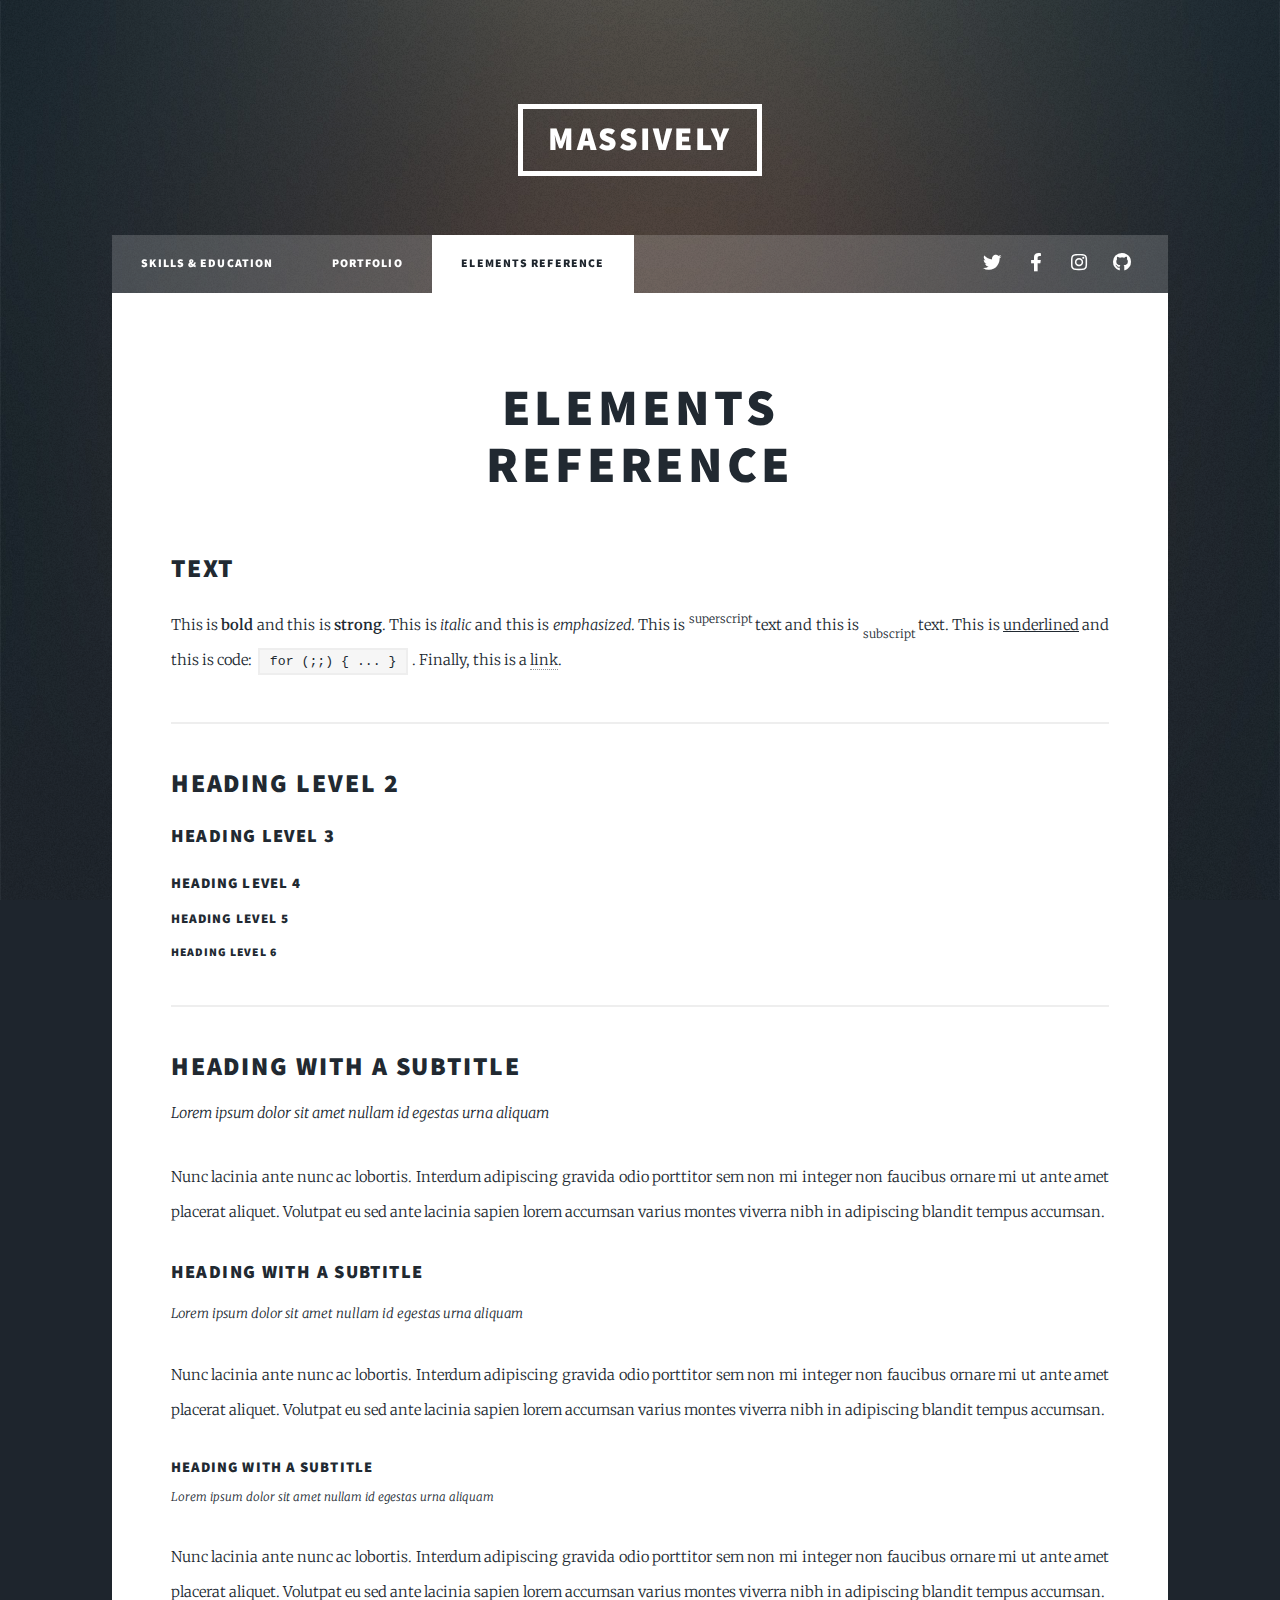
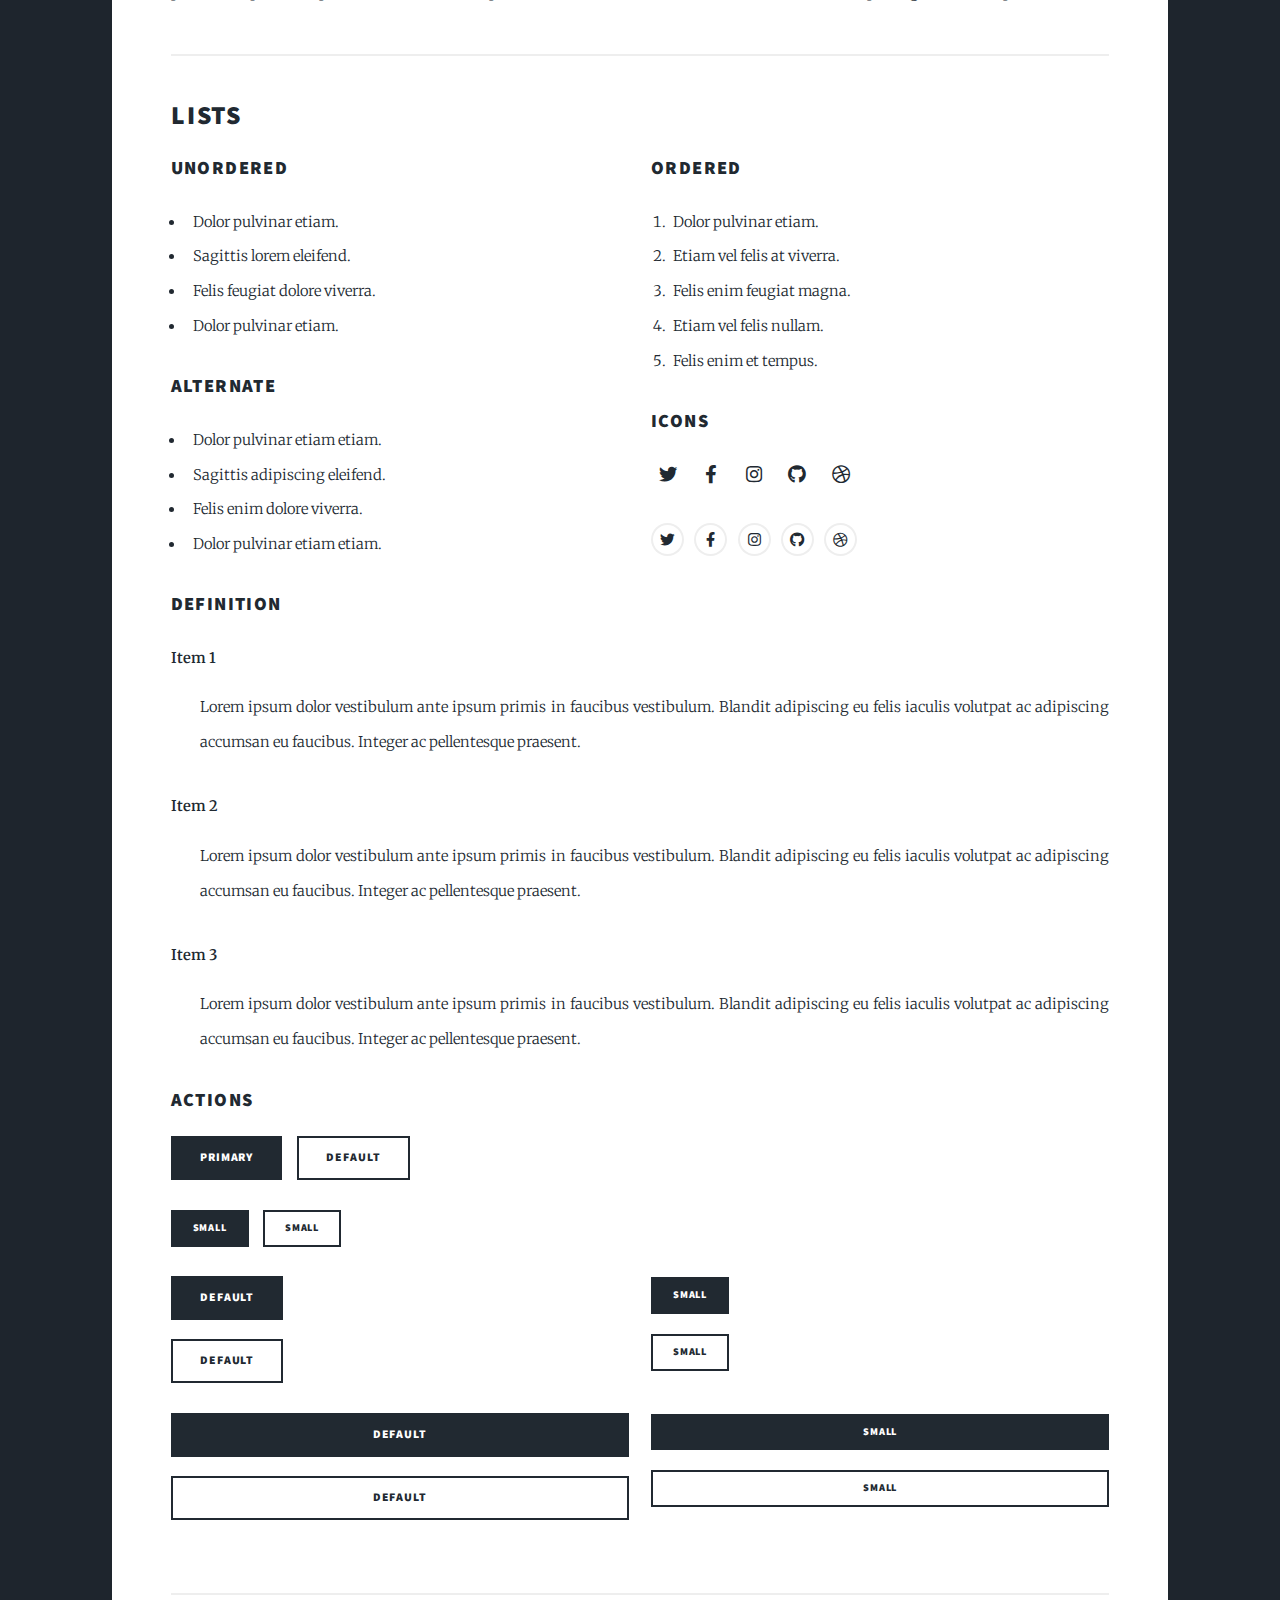
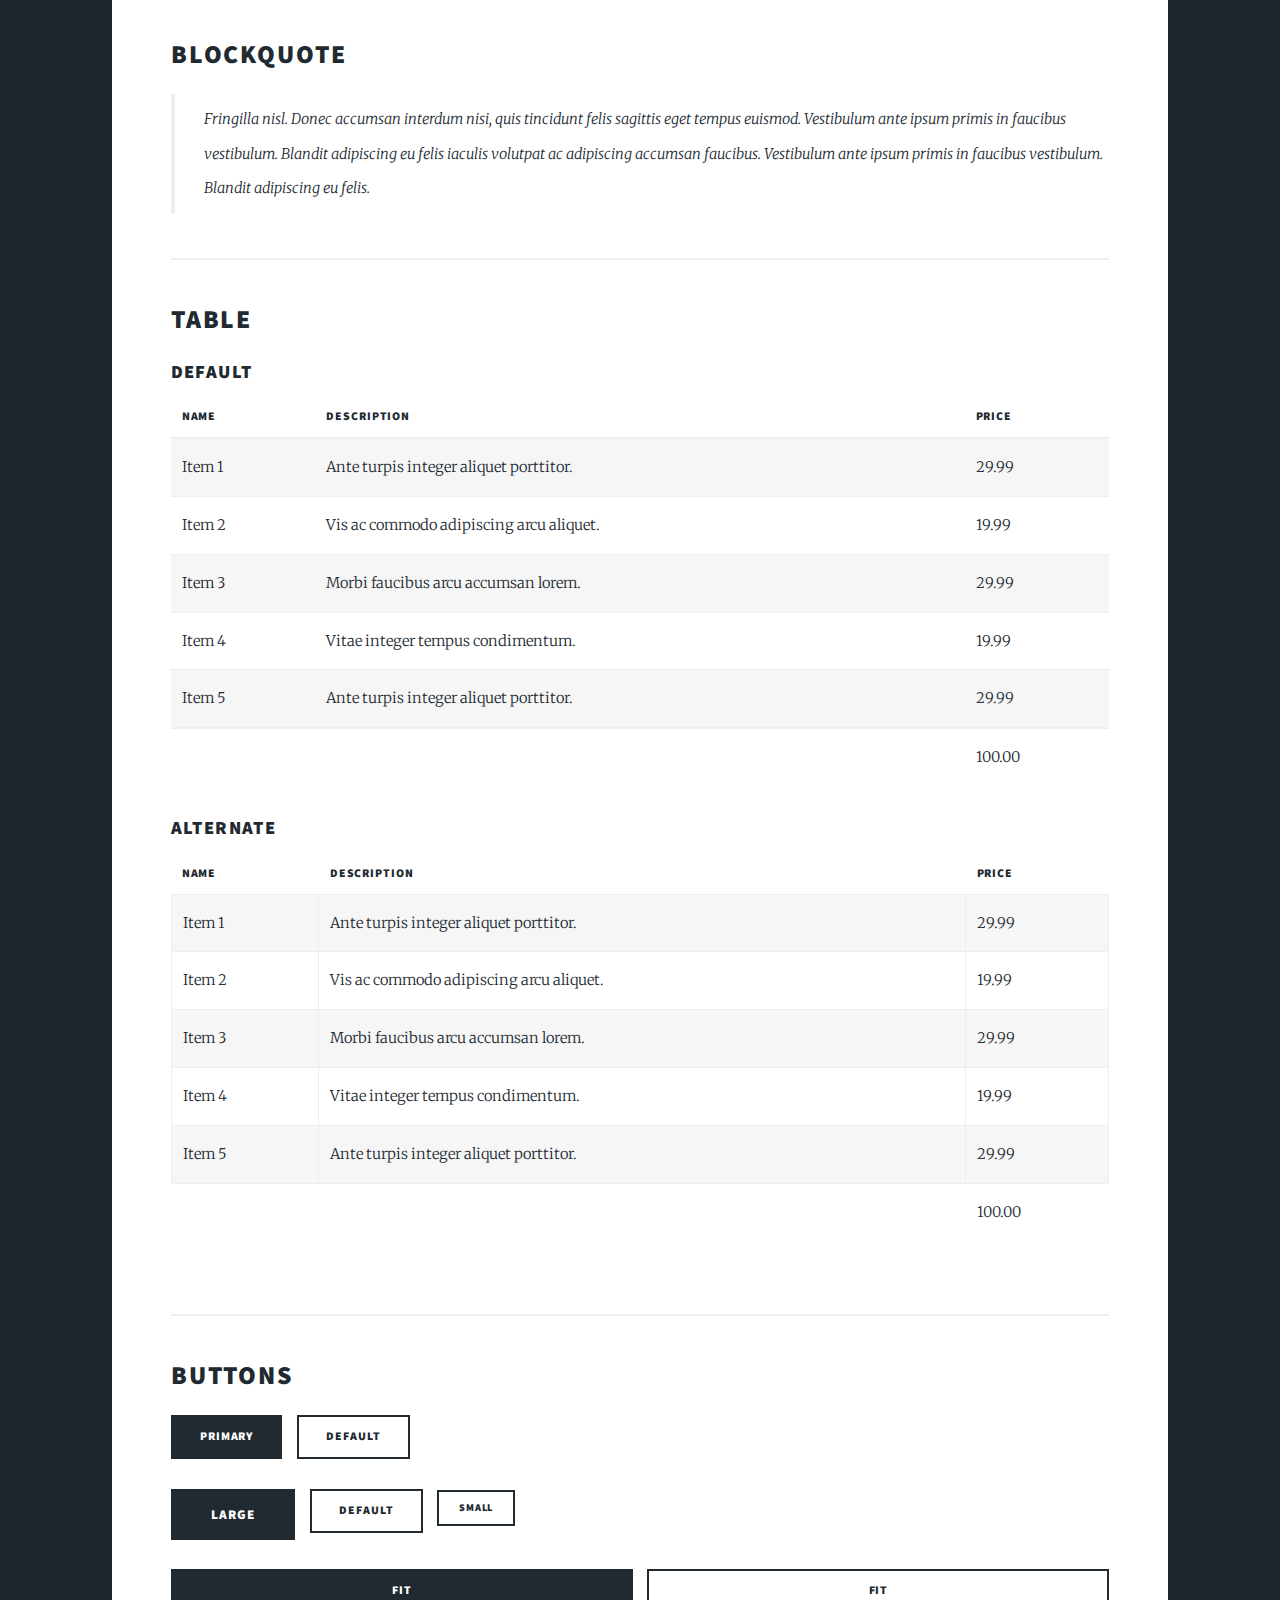
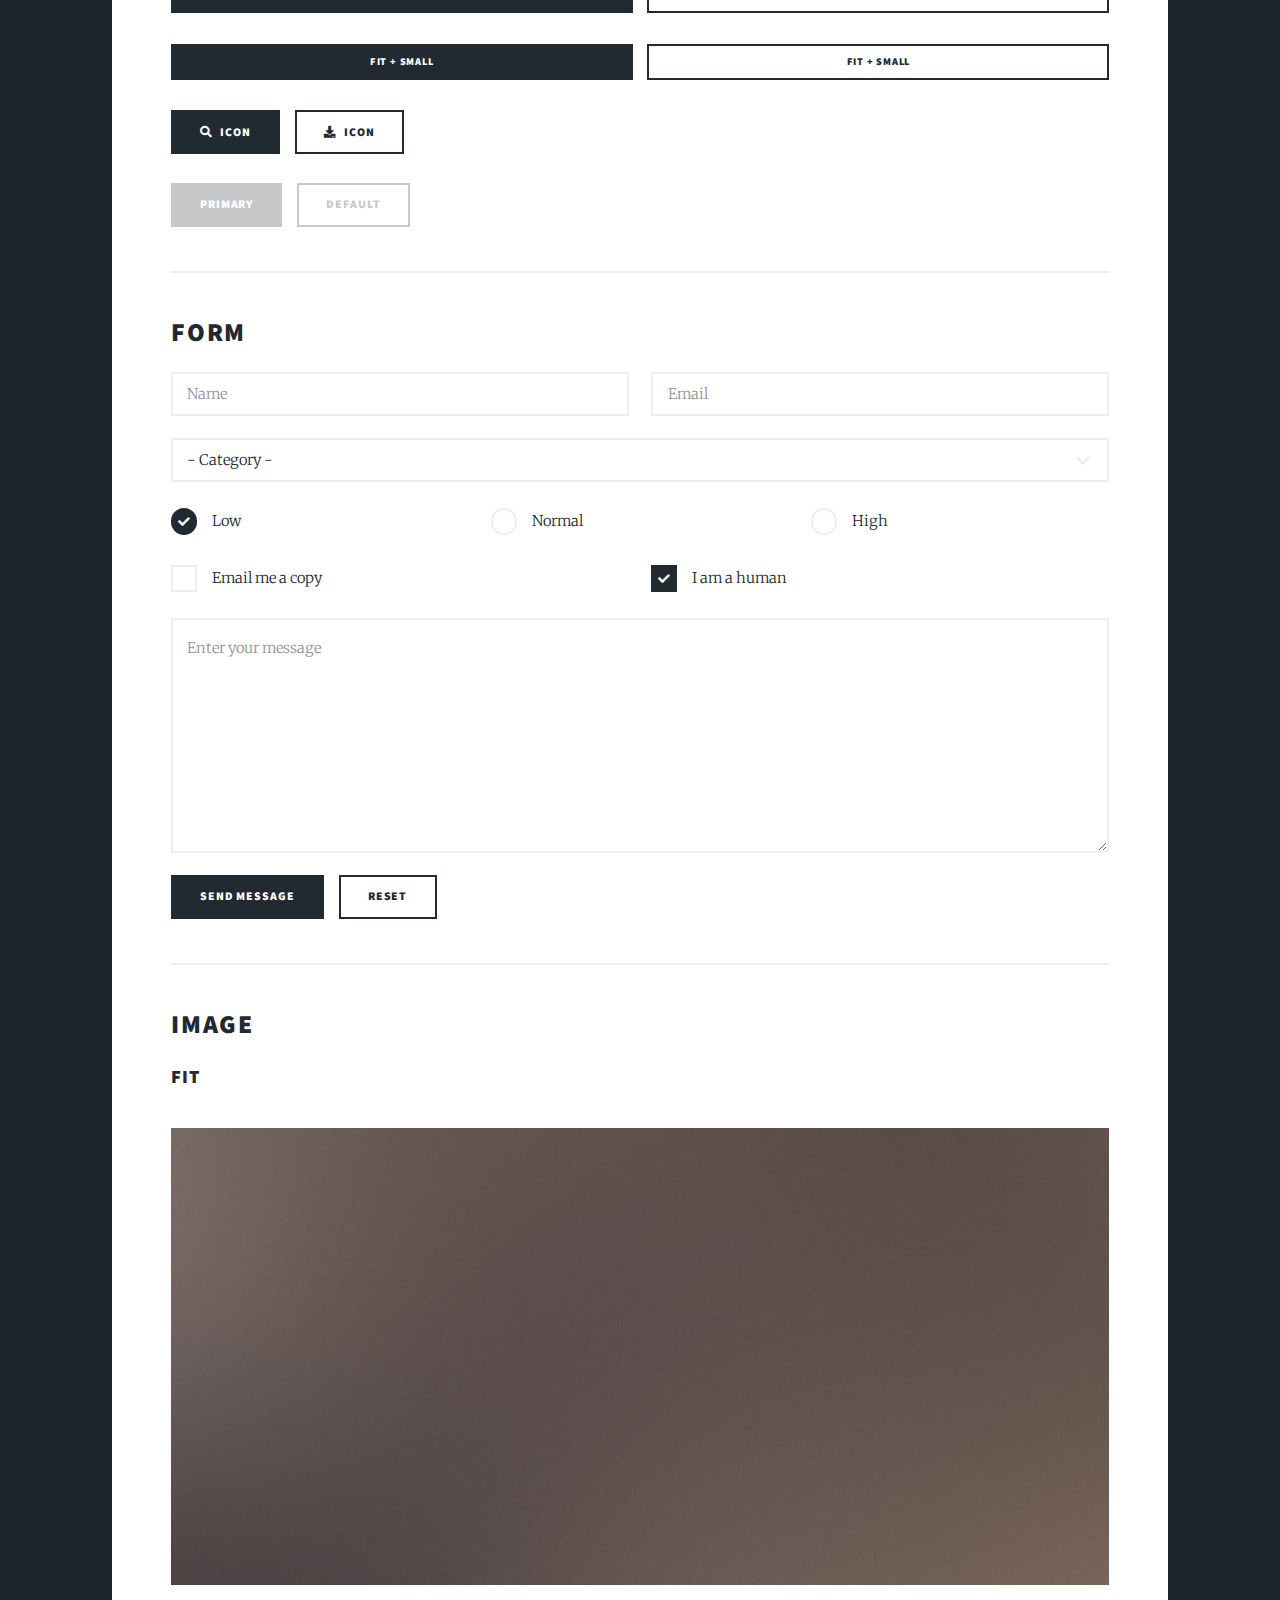
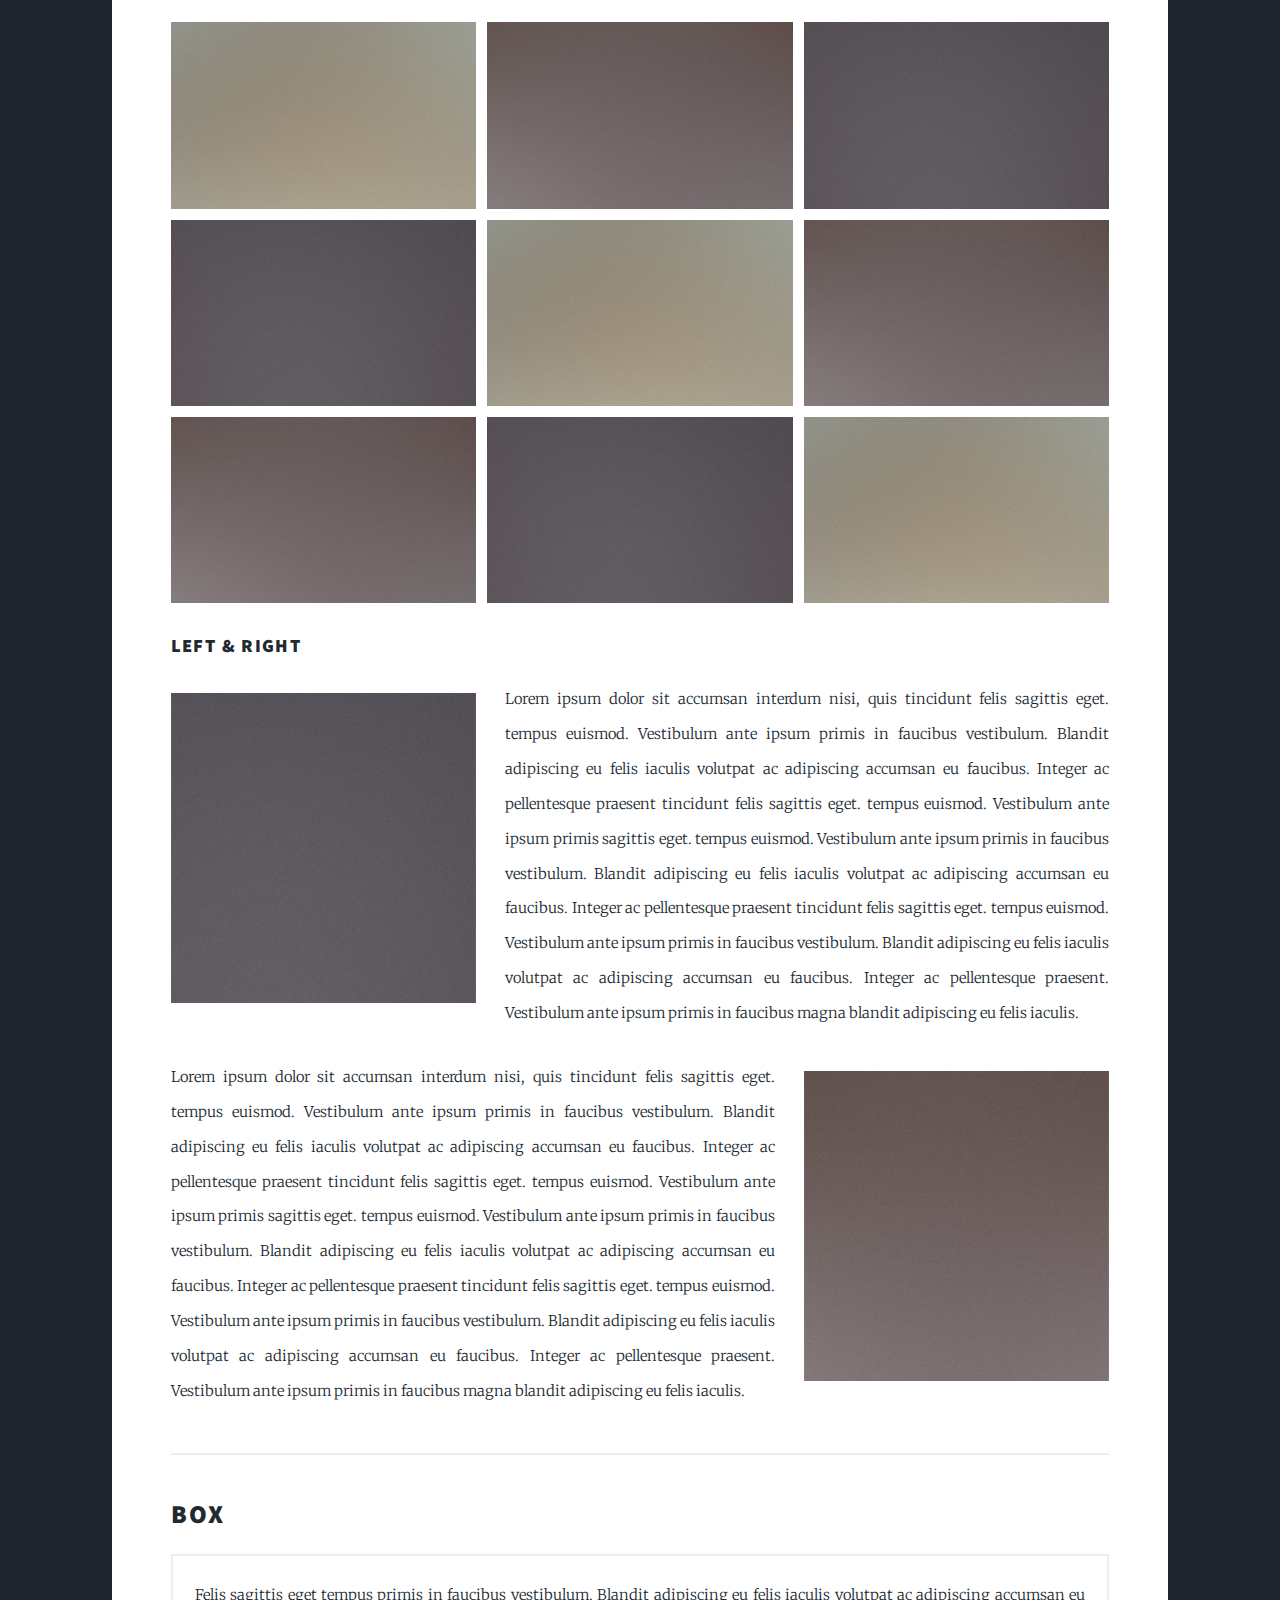
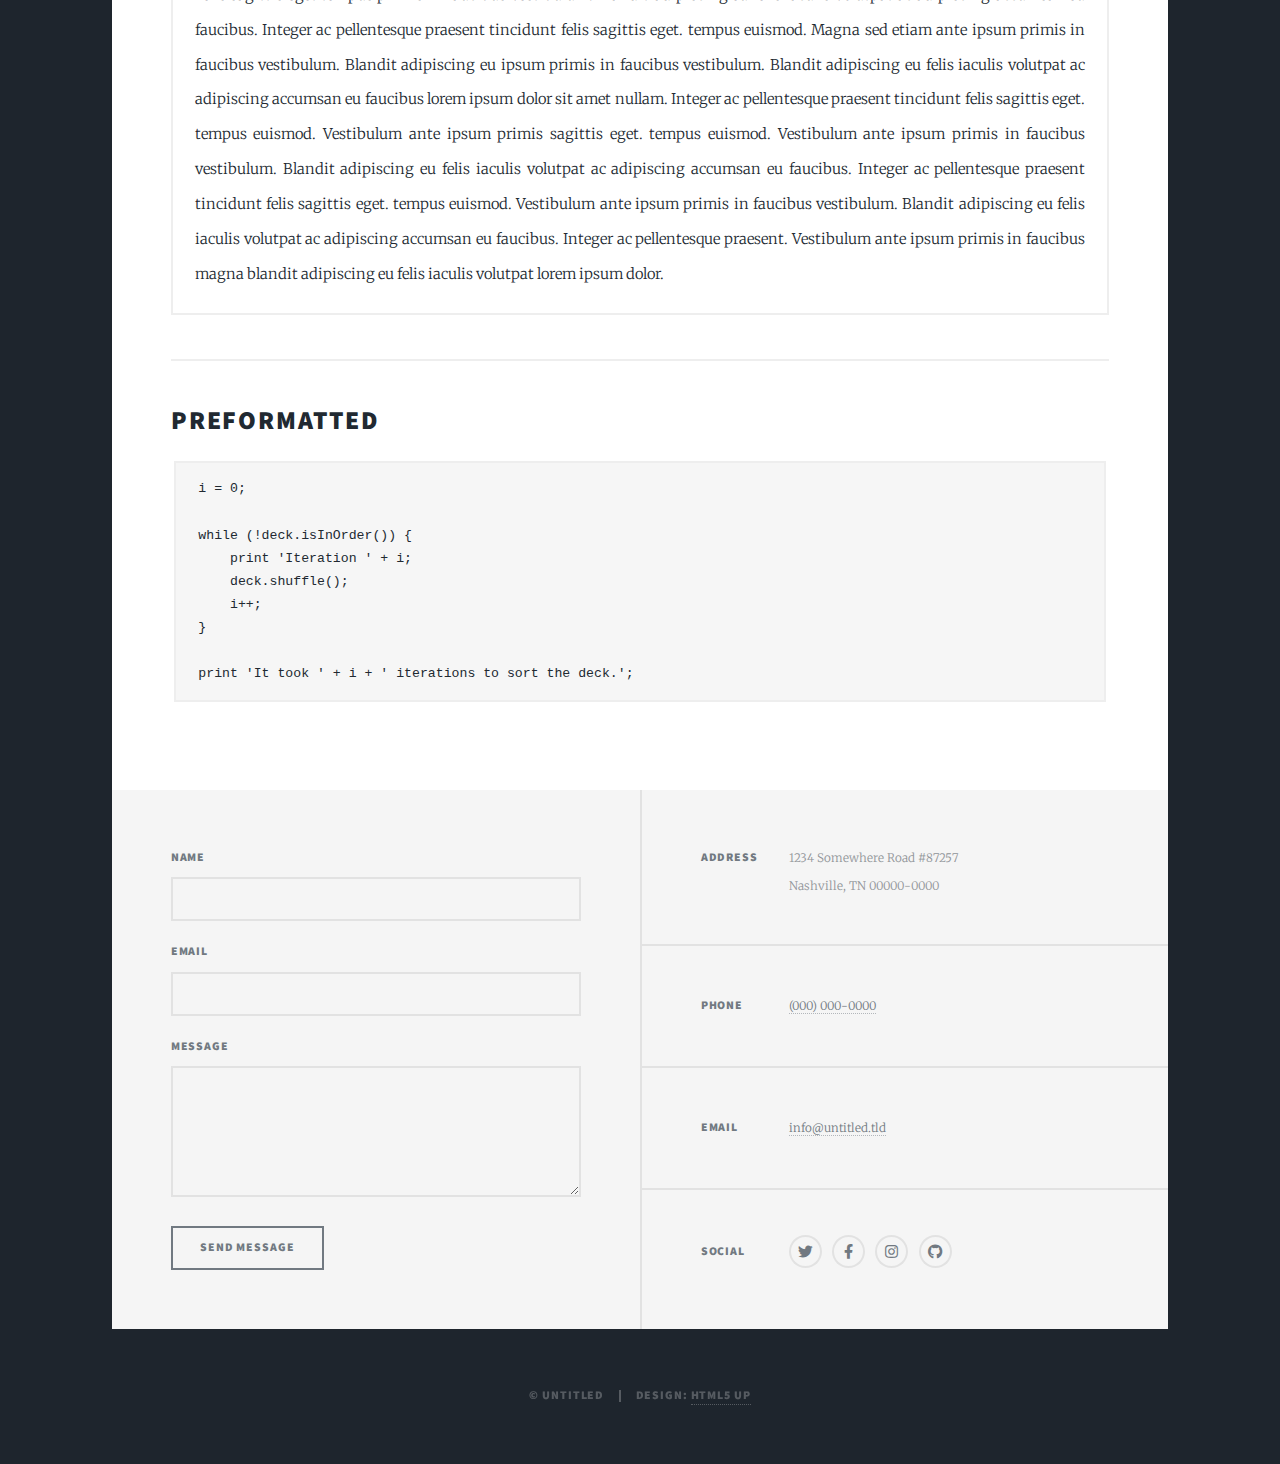
==== elements.html @ 4e091755 "first commit" ====
<!DOCTYPE HTML>
<!--
	Massively by HTML5 UP
	html5up.net | @ajlkn
	Free for personal and commercial use under the CCA 3.0 license (html5up.net/license)
-->
<html>
	<head>
		<title>Elements Reference - Massively by HTML5 UP</title>
		<meta charset="utf-8" />
		<meta name="viewport" content="width=device-width, initial-scale=1, user-scalable=no" />
		<link rel="stylesheet" href="assets/css/main.css" />
		<noscript><link rel="stylesheet" href="assets/css/noscript.css" /></noscript>
	</head>
	<body class="is-preload">

		<!-- Wrapper -->
			<div id="wrapper" class="fade-in">

				<!-- Header -->
					<header id="header">
						<a href="index.html" class="logo">Massively</a>
					</header>

				<!-- Nav -->
					<nav id="nav">
						<ul class="links">
							<li><a href="index.html">Skills & Education</a></li>
							<li><a href="generic.html">Portfolio</a></li>
							<li class="active"><a href="elements.html">Elements Reference</a></li>
						</ul>
						<ul class="icons">
							<li><a href="#" class="icon brands fa-twitter"><span class="label">Twitter</span></a></li>
							<li><a href="#" class="icon brands fa-facebook-f"><span class="label">Facebook</span></a></li>
							<li><a href="#" class="icon brands fa-instagram"><span class="label">Instagram</span></a></li>
							<li><a href="#" class="icon brands fa-github"><span class="label">GitHub</span></a></li>
						</ul>
					</nav>

				<!-- Main -->
					<div id="main">

						<!-- Post -->
							<section class="post">
								<header class="major">
									<h1>Elements<br />
									Reference</h1>
								</header>

								<!-- Text stuff -->
									<h2>Text</h2>
									<p>This is <b>bold</b> and this is <strong>strong</strong>. This is <i>italic</i> and this is <em>emphasized</em>.
									This is <sup>superscript</sup> text and this is <sub>subscript</sub> text.
									This is <u>underlined</u> and this is code: <code>for (;;) { ... }</code>.
									Finally, this is a <a href="#">link</a>.</p>
									<hr />
									<h2>Heading Level 2</h2>
									<h3>Heading Level 3</h3>
									<h4>Heading Level 4</h4>
									<h5>Heading Level 5</h5>
									<h6>Heading Level 6</h6>
									<hr />
									<header>
										<h2>Heading with a Subtitle</h2>
										<p>Lorem ipsum dolor sit amet nullam id egestas urna aliquam</p>
									</header>
									<p>Nunc lacinia ante nunc ac lobortis. Interdum adipiscing gravida odio porttitor sem non mi integer non faucibus ornare mi ut ante amet placerat aliquet. Volutpat eu sed ante lacinia sapien lorem accumsan varius montes viverra nibh in adipiscing blandit tempus accumsan.</p>
									<header>
										<h3>Heading with a Subtitle</h3>
										<p>Lorem ipsum dolor sit amet nullam id egestas urna aliquam</p>
									</header>
									<p>Nunc lacinia ante nunc ac lobortis. Interdum adipiscing gravida odio porttitor sem non mi integer non faucibus ornare mi ut ante amet placerat aliquet. Volutpat eu sed ante lacinia sapien lorem accumsan varius montes viverra nibh in adipiscing blandit tempus accumsan.</p>
									<header>
										<h4>Heading with a Subtitle</h4>
										<p>Lorem ipsum dolor sit amet nullam id egestas urna aliquam</p>
									</header>
									<p>Nunc lacinia ante nunc ac lobortis. Interdum adipiscing gravida odio porttitor sem non mi integer non faucibus ornare mi ut ante amet placerat aliquet. Volutpat eu sed ante lacinia sapien lorem accumsan varius montes viverra nibh in adipiscing blandit tempus accumsan.</p>

									<hr />

								<!-- Lists -->
									<h2>Lists</h2>
									<div class="row">
										<div class="col-6 col-12-small">

											<h3>Unordered</h3>
											<ul>
												<li>Dolor pulvinar etiam.</li>
												<li>Sagittis lorem eleifend.</li>
												<li>Felis feugiat dolore viverra.</li>
												<li>Dolor pulvinar etiam.</li>
											</ul>

											<h3>Alternate</h3>
											<ul class="alt">
												<li>Dolor pulvinar etiam etiam.</li>
												<li>Sagittis adipiscing eleifend.</li>
												<li>Felis enim dolore viverra.</li>
												<li>Dolor pulvinar etiam etiam.</li>
											</ul>

										</div>
										<div class="col-6 col-12-small">

											<h3>Ordered</h3>
											<ol>
												<li>Dolor pulvinar etiam.</li>
												<li>Etiam vel felis at viverra.</li>
												<li>Felis enim feugiat magna.</li>
												<li>Etiam vel felis nullam.</li>
												<li>Felis enim et tempus.</li>
											</ol>

											<h3>Icons</h3>
											<ul class="icons">
												<li><a href="#" class="icon brands fa-twitter"><span class="label">Twitter</span></a></li>
												<li><a href="#" class="icon brands fa-facebook-f"><span class="label">Facebook</span></a></li>
												<li><a href="#" class="icon brands fa-instagram"><span class="label">Instagram</span></a></li>
												<li><a href="#" class="icon brands fa-github"><span class="label">Github</span></a></li>
												<li><a href="#" class="icon brands fa-dribbble"><span class="label">Dribbble</span></a></li>
											</ul>
											<ul class="icons alt">
												<li><a href="#" class="icon brands alt fa-twitter"><span class="label">Twitter</span></a></li>
												<li><a href="#" class="icon brands alt fa-facebook-f"><span class="label">Facebook</span></a></li>
												<li><a href="#" class="icon brands alt fa-instagram"><span class="label">Instagram</span></a></li>
												<li><a href="#" class="icon brands alt fa-github"><span class="label">Github</span></a></li>
												<li><a href="#" class="icon brands alt fa-dribbble"><span class="label">Dribbble</span></a></li>
											</ul>

										</div>
									</div>
									<h3>Definition</h3>
									<dl>
										<dt>Item 1</dt>
										<dd>
											<p>Lorem ipsum dolor vestibulum ante ipsum primis in faucibus vestibulum. Blandit adipiscing eu felis iaculis volutpat ac adipiscing accumsan eu faucibus. Integer ac pellentesque praesent.</p>
										</dd>
										<dt>Item 2</dt>
										<dd>
											<p>Lorem ipsum dolor vestibulum ante ipsum primis in faucibus vestibulum. Blandit adipiscing eu felis iaculis volutpat ac adipiscing accumsan eu faucibus. Integer ac pellentesque praesent.</p>
										</dd>
										<dt>Item 3</dt>
										<dd>
											<p>Lorem ipsum dolor vestibulum ante ipsum primis in faucibus vestibulum. Blandit adipiscing eu felis iaculis volutpat ac adipiscing accumsan eu faucibus. Integer ac pellentesque praesent.</p>
										</dd>
									</dl>

									<h3>Actions</h3>
									<ul class="actions">
										<li><a href="#" class="button primary">Primary</a></li>
										<li><a href="#" class="button">Default</a></li>
									</ul>
									<ul class="actions small">
										<li><a href="#" class="button primary small">Small</a></li>
										<li><a href="#" class="button small">Small</a></li>
									</ul>
									<div class="row">
										<div class="col-6 col-12-small">
											<ul class="actions stacked">
												<li><a href="#" class="button primary">Default</a></li>
												<li><a href="#" class="button">Default</a></li>
											</ul>
										</div>
										<div class="col-6 col-12-small">
											<ul class="actions stacked">
												<li><a href="#" class="button primary small">Small</a></li>
												<li><a href="#" class="button small">Small</a></li>
											</ul>
										</div>
									</div>
									<div class="row">
										<div class="col-6 col-12-small">
											<ul class="actions stacked">
												<li><a href="#" class="button primary fit">Default</a></li>
												<li><a href="#" class="button fit">Default</a></li>
											</ul>
										</div>
										<div class="col-6 col-12-small">
											<ul class="actions stacked">
												<li><a href="#" class="button primary small fit">Small</a></li>
												<li><a href="#" class="button small fit">Small</a></li>
											</ul>
										</div>
									</div>

									<hr />

								<!-- Blockquote -->
									<h2>Blockquote</h2>
									<blockquote>Fringilla nisl. Donec accumsan interdum nisi, quis tincidunt felis sagittis eget tempus euismod. Vestibulum ante ipsum primis in faucibus vestibulum. Blandit adipiscing eu felis iaculis volutpat ac adipiscing accumsan faucibus. Vestibulum ante ipsum primis in faucibus vestibulum. Blandit adipiscing eu felis.</blockquote>

									<hr />

								<!-- Table -->
									<h2>Table</h2>

									<h3>Default</h3>
									<div class="table-wrapper">
										<table>
											<thead>
												<tr>
													<th>Name</th>
													<th>Description</th>
													<th>Price</th>
												</tr>
											</thead>
											<tbody>
												<tr>
													<td>Item 1</td>
													<td>Ante turpis integer aliquet porttitor.</td>
													<td>29.99</td>
												</tr>
												<tr>
													<td>Item 2</td>
													<td>Vis ac commodo adipiscing arcu aliquet.</td>
													<td>19.99</td>
												</tr>
												<tr>
													<td>Item 3</td>
													<td> Morbi faucibus arcu accumsan lorem.</td>
													<td>29.99</td>
												</tr>
												<tr>
													<td>Item 4</td>
													<td>Vitae integer tempus condimentum.</td>
													<td>19.99</td>
												</tr>
												<tr>
													<td>Item 5</td>
													<td>Ante turpis integer aliquet porttitor.</td>
													<td>29.99</td>
												</tr>
											</tbody>
											<tfoot>
												<tr>
													<td colspan="2"></td>
													<td>100.00</td>
												</tr>
											</tfoot>
										</table>
									</div>

									<h3>Alternate</h3>
									<div class="table-wrapper">
										<table class="alt">
											<thead>
												<tr>
													<th>Name</th>
													<th>Description</th>
													<th>Price</th>
												</tr>
											</thead>
											<tbody>
												<tr>
													<td>Item 1</td>
													<td>Ante turpis integer aliquet porttitor.</td>
													<td>29.99</td>
												</tr>
												<tr>
													<td>Item 2</td>
													<td>Vis ac commodo adipiscing arcu aliquet.</td>
													<td>19.99</td>
												</tr>
												<tr>
													<td>Item 3</td>
													<td> Morbi faucibus arcu accumsan lorem.</td>
													<td>29.99</td>
												</tr>
												<tr>
													<td>Item 4</td>
													<td>Vitae integer tempus condimentum.</td>
													<td>19.99</td>
												</tr>
												<tr>
													<td>Item 5</td>
													<td>Ante turpis integer aliquet porttitor.</td>
													<td>29.99</td>
												</tr>
											</tbody>
											<tfoot>
												<tr>
													<td colspan="2"></td>
													<td>100.00</td>
												</tr>
											</tfoot>
										</table>
									</div>

									<hr />

								<!-- Buttons -->
									<h2>Buttons</h2>
									<ul class="actions">
										<li><a href="#" class="button primary">Primary</a></li>
										<li><a href="#" class="button">Default</a></li>
									</ul>
									<ul class="actions">
										<li><a href="#" class="button primary large">Large</a></li>
										<li><a href="#" class="button">Default</a></li>
										<li><a href="#" class="button small">Small</a></li>
									</ul>
									<ul class="actions fit">
										<li><a href="#" class="button primary fit">Fit</a></li>
										<li><a href="#" class="button fit">Fit</a></li>
									</ul>
									<ul class="actions fit small">
										<li><a href="#" class="button primary fit small">Fit + Small</a></li>
										<li><a href="#" class="button fit small">Fit + Small</a></li>
									</ul>
									<ul class="actions">
										<li><a href="#" class="button primary icon solid fa-search">Icon</a></li>
										<li><a href="#" class="button icon solid fa-download">Icon</a></li>
									</ul>
									<ul class="actions">
										<li><span class="button primary disabled">Primary</span></li>
										<li><span class="button disabled">Default</span></li>
									</ul>

									<hr />

								<!-- Form -->
									<h2>Form</h2>

									<form method="post" action="#">
										<div class="row gtr-uniform">
											<div class="col-6 col-12-xsmall">
												<input type="text" name="demo-name" id="demo-name" value="" placeholder="Name" />
											</div>
											<div class="col-6 col-12-xsmall">
												<input type="email" name="demo-email" id="demo-email" value="" placeholder="Email" />
											</div>
											<!-- Break -->
											<div class="col-12">
												<select name="demo-category" id="demo-category">
													<option value="">- Category -</option>
													<option value="1">Manufacturing</option>
													<option value="1">Shipping</option>
													<option value="1">Administration</option>
													<option value="1">Human Resources</option>
												</select>
											</div>
											<!-- Break -->
											<div class="col-4 col-12-small">
												<input type="radio" id="demo-priority-low" name="demo-priority" checked>
												<label for="demo-priority-low">Low</label>
											</div>
											<div class="col-4 col-12-small">
												<input type="radio" id="demo-priority-normal" name="demo-priority">
												<label for="demo-priority-normal">Normal</label>
											</div>
											<div class="col-4 col-12-small">
												<input type="radio" id="demo-priority-high" name="demo-priority">
												<label for="demo-priority-high">High</label>
											</div>
											<!-- Break -->
											<div class="col-6 col-12-small">
												<input type="checkbox" id="demo-copy" name="demo-copy">
												<label for="demo-copy">Email me a copy</label>
											</div>
											<div class="col-6 col-12-small">
												<input type="checkbox" id="demo-human" name="demo-human" checked>
												<label for="demo-human">I am a human</label>
											</div>
											<!-- Break -->
											<div class="col-12">
												<textarea name="demo-message" id="demo-message" placeholder="Enter your message" rows="6"></textarea>
											</div>
											<!-- Break -->
											<div class="col-12">
												<ul class="actions">
													<li><input type="submit" value="Send Message" class="primary" /></li>
													<li><input type="reset" value="Reset" /></li>
												</ul>
											</div>
										</div>
									</form>

									<hr />

								<!-- Image -->
									<h2>Image</h2>

									<h3>Fit</h3>
									<span class="image fit"><img src="images/pic01.jpg" alt="" /></span>
									<div class="box alt">
										<div class="row gtr-50 gtr-uniform">
											<div class="col-4"><span class="image fit"><img src="images/pic02.jpg" alt="" /></span></div>
											<div class="col-4"><span class="image fit"><img src="images/pic03.jpg" alt="" /></span></div>
											<div class="col-4"><span class="image fit"><img src="images/pic04.jpg" alt="" /></span></div>
											<!-- Break -->
											<div class="col-4"><span class="image fit"><img src="images/pic04.jpg" alt="" /></span></div>
											<div class="col-4"><span class="image fit"><img src="images/pic02.jpg" alt="" /></span></div>
											<div class="col-4"><span class="image fit"><img src="images/pic03.jpg" alt="" /></span></div>
											<!-- Break -->
											<div class="col-4"><span class="image fit"><img src="images/pic03.jpg" alt="" /></span></div>
											<div class="col-4"><span class="image fit"><img src="images/pic04.jpg" alt="" /></span></div>
											<div class="col-4"><span class="image fit"><img src="images/pic02.jpg" alt="" /></span></div>
										</div>
									</div>

									<h3>Left &amp; Right</h3>
									<p><span class="image left"><img src="images/pic08.jpg" alt="" /></span>Lorem ipsum dolor sit accumsan interdum nisi, quis tincidunt felis sagittis eget. tempus euismod. Vestibulum ante ipsum primis in faucibus vestibulum. Blandit adipiscing eu felis iaculis volutpat ac adipiscing accumsan eu faucibus. Integer ac pellentesque praesent tincidunt felis sagittis eget. tempus euismod. Vestibulum ante ipsum primis sagittis eget. tempus euismod. Vestibulum ante ipsum primis in faucibus vestibulum. Blandit adipiscing eu felis iaculis volutpat ac adipiscing accumsan eu faucibus. Integer ac pellentesque praesent tincidunt felis sagittis eget. tempus euismod. Vestibulum ante ipsum primis in faucibus vestibulum. Blandit adipiscing eu felis iaculis volutpat ac adipiscing accumsan eu faucibus. Integer ac pellentesque praesent. Vestibulum ante ipsum primis in faucibus magna blandit adipiscing eu felis iaculis.</p>
									<p><span class="image right"><img src="images/pic09.jpg" alt="" /></span>Lorem ipsum dolor sit accumsan interdum nisi, quis tincidunt felis sagittis eget. tempus euismod. Vestibulum ante ipsum primis in faucibus vestibulum. Blandit adipiscing eu felis iaculis volutpat ac adipiscing accumsan eu faucibus. Integer ac pellentesque praesent tincidunt felis sagittis eget. tempus euismod. Vestibulum ante ipsum primis sagittis eget. tempus euismod. Vestibulum ante ipsum primis in faucibus vestibulum. Blandit adipiscing eu felis iaculis volutpat ac adipiscing accumsan eu faucibus. Integer ac pellentesque praesent tincidunt felis sagittis eget. tempus euismod. Vestibulum ante ipsum primis in faucibus vestibulum. Blandit adipiscing eu felis iaculis volutpat ac adipiscing accumsan eu faucibus. Integer ac pellentesque praesent. Vestibulum ante ipsum primis in faucibus magna blandit adipiscing eu felis iaculis.</p>

									<hr />

								<!-- Box -->
									<h2>Box</h2>
									<div class="box">
										<p>Felis sagittis eget tempus primis in faucibus vestibulum. Blandit adipiscing eu felis iaculis volutpat ac adipiscing accumsan eu faucibus. Integer ac pellentesque praesent tincidunt felis sagittis eget. tempus euismod. Magna sed etiam ante ipsum primis in faucibus vestibulum. Blandit adipiscing eu ipsum primis in faucibus vestibulum. Blandit adipiscing eu felis iaculis volutpat ac adipiscing accumsan eu faucibus lorem ipsum dolor sit amet nullam. Integer ac pellentesque praesent tincidunt felis sagittis eget. tempus euismod. Vestibulum ante ipsum primis sagittis eget. tempus euismod. Vestibulum ante ipsum primis in faucibus vestibulum. Blandit adipiscing eu felis iaculis volutpat ac adipiscing accumsan eu faucibus. Integer ac pellentesque praesent tincidunt felis sagittis eget. tempus euismod. Vestibulum ante ipsum primis in faucibus vestibulum. Blandit adipiscing eu felis iaculis volutpat ac adipiscing accumsan eu faucibus. Integer ac pellentesque praesent. Vestibulum ante ipsum primis in faucibus magna blandit adipiscing eu felis iaculis volutpat lorem ipsum dolor.</p>
									</div>

									<hr />

								<!-- Preformatted Code -->
									<h2>Preformatted</h2>
									<pre><code>i = 0;

while (!deck.isInOrder()) {
    print 'Iteration ' + i;
    deck.shuffle();
    i++;
}

print 'It took ' + i + ' iterations to sort the deck.';
</code></pre>

							</section>

					</div>

				<!-- Footer -->
					<footer id="footer">
						<section>
							<form method="post" action="#">
								<div class="fields">
									<div class="field">
										<label for="name">Name</label>
										<input type="text" name="name" id="name" />
									</div>
									<div class="field">
										<label for="email">Email</label>
										<input type="text" name="email" id="email" />
									</div>
									<div class="field">
										<label for="message">Message</label>
										<textarea name="message" id="message" rows="3"></textarea>
									</div>
								</div>
								<ul class="actions">
									<li><input type="submit" value="Send Message" /></li>
								</ul>
							</form>
						</section>
						<section class="split contact">
							<section class="alt">
								<h3>Address</h3>
								<p>1234 Somewhere Road #87257<br />
								Nashville, TN 00000-0000</p>
							</section>
							<section>
								<h3>Phone</h3>
								<p><a href="#">(000) 000-0000</a></p>
							</section>
							<section>
								<h3>Email</h3>
								<p><a href="#">info@untitled.tld</a></p>
							</section>
							<section>
								<h3>Social</h3>
								<ul class="icons alt">
									<li><a href="#" class="icon brands alt fa-twitter"><span class="label">Twitter</span></a></li>
									<li><a href="#" class="icon brands alt fa-facebook-f"><span class="label">Facebook</span></a></li>
									<li><a href="#" class="icon brands alt fa-instagram"><span class="label">Instagram</span></a></li>
									<li><a href="#" class="icon brands alt fa-github"><span class="label">GitHub</span></a></li>
								</ul>
							</section>
						</section>
					</footer>

				<!-- Copyright -->
					<div id="copyright">
						<ul><li>&copy; Untitled</li><li>Design: <a href="https://html5up.net">HTML5 UP</a></li></ul>
					</div>

			</div>

		<!-- Scripts -->
			<script src="assets/js/jquery.min.js"></script>
			<script src="assets/js/jquery.scrollex.min.js"></script>
			<script src="assets/js/jquery.scrolly.min.js"></script>
			<script src="assets/js/browser.min.js"></script>
			<script src="assets/js/breakpoints.min.js"></script>
			<script src="assets/js/util.js"></script>
			<script src="assets/js/main.js"></script>

	</body>
</html>
---- assets/css/main.css ----
@import url(fontawesome-all.min.css);
@import url("https://fonts.googleapis.com/css?family=Merriweather:300,700,300italic,700italic|Source+Sans+Pro:900");

/*
	Massively by HTML5 UP
	html5up.net | @ajlkn
	Free for personal and commercial use under the CCA 3.0 license (html5up.net/license)
*/

html, body, div, span, applet, object,
iframe, h1, h2, h3, h4, h5, h6, p, blockquote,
pre, a, abbr, acronym, address, big, cite,
code, del, dfn, em, img, ins, kbd, q, s, samp,
small, strike, strong, sub, sup, tt, var, b,
u, i, center, dl, dt, dd, ol, ul, li, fieldset,
form, label, legend, table, caption, tbody,
tfoot, thead, tr, th, td, article, aside,
canvas, details, embed, figure, figcaption,
footer, header, hgroup, menu, nav, output, ruby,
section, summary, time, mark, audio, video {
	margin: 0;
	padding: 0;
	border: 0;
	font-size: 100%;
	font: inherit;
	vertical-align: baseline;}

article, aside, details, figcaption, figure,
footer, header, hgroup, menu, nav, section {
	display: block;}

body {
	line-height: 1;
}

ol, ul {
	list-style: none;
}

blockquote, q {
	quotes: none;
}

	blockquote:before, blockquote:after, q:before, q:after {
		content: '';
		content: none;
	}

table {
	border-collapse: collapse;
	border-spacing: 0;
}

body {
	-webkit-text-size-adjust: none;
}

mark {
	background-color: transparent;
	color: inherit;
}

input::-moz-focus-inner {
	border: 0;
	padding: 0;
}

input, select, textarea {
	-moz-appearance: none;
	-webkit-appearance: none;
	-ms-appearance: none;
	appearance: none;
}

/* Basic */

	@-ms-viewport {
		width: device-width;
	}

	body {
		-ms-overflow-style: scrollbar;
	}

	@media screen and (max-width: 480px) {

		html, body {
			min-width: 320px;
		}

	}

	html {
		box-sizing: border-box;
	}

	*, *:before, *:after {
		box-sizing: inherit;
	}

	body {
		background-color: #1e252d;
	}

		body.is-preload *, body.is-preload *:before, body.is-preload *:after {
			-moz-animation: none !important;
			-webkit-animation: none !important;
			-ms-animation: none !important;
			animation: none !important;
			-moz-transition: none !important;
			-webkit-transition: none !important;
			-ms-transition: none !important;
			transition: none !important;
		}

/* Type */

	html {
		font-size: 16pt;
	}

		@media screen and (max-width: 1680px) {

			html {
				font-size: 12pt;
			}

		}

		@media screen and (max-width: 1280px) {

			html {
				font-size: 11pt;
			}

		}

		@media screen and (max-width: 360px) {

			html {
				font-size: 10pt;
			}

		}

	body {
		color: #212931;
	}

	body, input, select, textarea {
		font-family: "Merriweather", Georgia, serif;
		font-weight: 300;
		font-size: 1rem;
		line-height: 2.375;
	}

	a {
		-moz-transition: color 0.2s ease-in-out, background-color 0.2s ease-in-out, border-color 0.2s ease-in-out, box-shadow 0.2s ease-in-out;
		-webkit-transition: color 0.2s ease-in-out, background-color 0.2s ease-in-out, border-color 0.2s ease-in-out, box-shadow 0.2s ease-in-out;
		-ms-transition: color 0.2s ease-in-out, background-color 0.2s ease-in-out, border-color 0.2s ease-in-out, box-shadow 0.2s ease-in-out;
		transition: color 0.2s ease-in-out, background-color 0.2s ease-in-out, border-color 0.2s ease-in-out, box-shadow 0.2s ease-in-out;
		border-bottom: dotted 1px;
		text-decoration: none;
	}

		a:hover {
			border-bottom-color: transparent;
		}

	strong, b {
		font-weight: 600;
	}

	em, i {
		font-style: italic;
	}

	p {
		text-align: justify;
		margin: 0 0 2rem 0;
	}

	h1, h2, h3, h4, h5, h6 {
		font-family: "Source Sans Pro", Helvetica, sans-serif;
		font-weight: 900;
		line-height: 1.5;
		letter-spacing: 0.075em;
		text-transform: uppercase;
		margin: 0 0 1rem 0;
	}

		h1 a, h2 a, h3 a, h4 a, h5 a, h6 a {
			border-bottom: 0;
			color: inherit;
			text-decoration: none;
		}

	h1 {
		font-size: 4rem;
		line-height: 1.1;
		margin: 0 0 2rem 0;
	}

	h2 {
		font-size: 1.75rem;
		line-height: 1.3;
		margin: 0 0 1.5rem 0;
	}

	h3 {
		font-size: 1.25rem;
		margin: 0 0 1.5rem 0;
	}

	h4 {
		font-size: 1rem;
	}

	h5 {
		font-size: 0.9rem;
	}

	h6 {
		font-size: 0.8rem;
	}

	sub {
		font-size: 0.8rem;
		position: relative;
		top: 0.5rem;
	}

	sup {
		font-size: 0.8rem;
		position: relative;
		top: -0.5rem;
	}

	blockquote {
		border-left: solid 4px;
		font-style: italic;
		margin: 0 0 2rem 0;
		padding: 0.5rem 0 0.5rem 2rem;
	}

	code {
		border: solid 2px;
		font-family: "Courier New", monospace;
		font-size: 0.9rem;
		margin: 0 0.25rem;
		padding: 0.25rem 0.65rem;
	}

	pre {
		-webkit-overflow-scrolling: touch;
		font-family: "Courier New", monospace;
		font-size: 0.9rem;
		margin: 0 0 2rem 0;
	}

		pre code {
			display: block;
			line-height: 1.75;
			padding: 1rem 1.5rem;
			overflow-x: auto;
		}

	hr {
		border: 0;
		border-bottom: solid 2px;
		margin: 3rem 0;
	}

		hr.major {
			margin: 5rem 0;
		}

	.align-left {
		text-align: left;
	}

	.align-center {
		text-align: center;
	}

	.align-right {
		text-align: right;
	}

	input, select, textarea {
		color: #212931;
	}

	a {
		color: #212931;
		border-bottom-color: rgba(33, 41, 49, 0.5);
	}

		a:hover {
			border-bottom-color: transparent;
			color: #18bfef !important;
		}

	strong, b {
		color: #212931;
	}

	h1, h2, h3, h4, h5, h6 {
		color: #212931;
	}

	blockquote {
		border-left-color: #eeeeee;
	}

	code {
		background: rgba(220, 220, 220, 0.25);
		border-color: #eeeeee;
	}

	hr {
		border-bottom-color: #eeeeee;
	}

	.img-container {
		max-height: 50em;
		max-width: 15em;
	}

	.scriptur {
		object-fit: contain;
		margin-left: 40%;
	}

	.resume {
		margin-bottom: 5em
	}

/* Row */

	.row {
		display: flex;
		flex-wrap: wrap;
		box-sizing: border-box;
		align-items: stretch;
	}

		.row > * {
			box-sizing: border-box;
		}

		.row.gtr-uniform > * > :last-child {
			margin-bottom: 0;
		}

		.row.aln-left {
			justify-content: flex-start;
		}

		.row.aln-center {
			justify-content: center;
		}

		.row.aln-right {
			justify-content: flex-end;
		}

		.row.aln-top {
			align-items: flex-start;
		}

		.row.aln-middle {
			align-items: center;
		}

		.row.aln-bottom {
			align-items: flex-end;
		}

		.row > .imp {
			order: -1;
		}

		.row > .col-1 {
			width: 8.33333%;
		}

		.row > .off-1 {
			margin-left: 8.33333%;
		}

		.row > .col-2 {
			width: 16.66667%;
		}

		.row > .off-2 {
			margin-left: 16.66667%;
		}

		.row > .col-3 {
			width: 25%;
		}

		.row > .off-3 {
			margin-left: 25%;
		}

		.row > .col-4 {
			width: 33.33333%;
		}

		.row > .off-4 {
			margin-left: 33.33333%;
		}

		.row > .col-5 {
			width: 41.66667%;
		}

		.row > .off-5 {
			margin-left: 41.66667%;
		}

		.row > .col-6 {
			width: 50%;
		}

		.row > .off-6 {
			margin-left: 50%;
		}

		.row > .col-7 {
			width: 58.33333%;
		}

		.row > .off-7 {
			margin-left: 58.33333%;
		}

		.row > .col-8 {
			width: 66.66667%;
		}

		.row > .off-8 {
			margin-left: 66.66667%;
		}

		.row > .col-9 {
			width: 75%;
		}

		.row > .off-9 {
			margin-left: 75%;
		}

		.row > .col-10 {
			width: 83.33333%;
		}

		.row > .off-10 {
			margin-left: 83.33333%;
		}

		.row > .col-11 {
			width: 91.66667%;
		}

		.row > .off-11 {
			margin-left: 91.66667%;
		}

		.row > .col-12 {
			width: 100%;
		}

		.row > .off-12 {
			margin-left: 100%;
		}

		.row.gtr-0 {
			margin-top: 0;
			margin-left: 0rem;
		}

			.row.gtr-0 > * {
				padding: 0 0 0 0rem;
			}

			.row.gtr-0.gtr-uniform {
				margin-top: 0rem;
			}

				.row.gtr-0.gtr-uniform > * {
					padding-top: 0rem;
				}

		.row.gtr-25 {
			margin-top: 0;
			margin-left: -0.375rem;
		}

			.row.gtr-25 > * {
				padding: 0 0 0 0.375rem;
			}

			.row.gtr-25.gtr-uniform {
				margin-top: -0.375rem;
			}

				.row.gtr-25.gtr-uniform > * {
					padding-top: 0.375rem;
				}

		.row.gtr-50 {
			margin-top: 0;
			margin-left: -0.75rem;
		}

			.row.gtr-50 > * {
				padding: 0 0 0 0.75rem;
			}

			.row.gtr-50.gtr-uniform {
				margin-top: -0.75rem;
			}

				.row.gtr-50.gtr-uniform > * {
					padding-top: 0.75rem;
				}

		.row {
			margin-top: 0;
			margin-left: -1.5rem;
		}

			.row > * {
				padding: 0 0 0 1.5rem;
			}

			.row.gtr-uniform {
				margin-top: -1.5rem;
			}

				.row.gtr-uniform > * {
					padding-top: 1.5rem;
				}

		.row.gtr-150 {
			margin-top: 0;
			margin-left: -2.25rem;
		}

			.row.gtr-150 > * {
				padding: 0 0 0 2.25rem;
			}

			.row.gtr-150.gtr-uniform {
				margin-top: -2.25rem;
			}

				.row.gtr-150.gtr-uniform > * {
					padding-top: 2.25rem;
				}

		.row.gtr-200 {
			margin-top: 0;
			margin-left: -3rem;
		}

			.row.gtr-200 > * {
				padding: 0 0 0 3rem;
			}

			.row.gtr-200.gtr-uniform {
				margin-top: -3rem;
			}

				.row.gtr-200.gtr-uniform > * {
					padding-top: 3rem;
				}

		@media screen and (max-width: 1680px) {

			.row {
				display: flex;
				flex-wrap: wrap;
				box-sizing: border-box;
				align-items: stretch;
			}

				.row > * {
					box-sizing: border-box;
				}

				.row.gtr-uniform > * > :last-child {
					margin-bottom: 0;
				}

				.row.aln-left {
					justify-content: flex-start;
				}

				.row.aln-center {
					justify-content: center;
				}

				.row.aln-right {
					justify-content: flex-end;
				}

				.row.aln-top {
					align-items: flex-start;
				}

				.row.aln-middle {
					align-items: center;
				}

				.row.aln-bottom {
					align-items: flex-end;
				}

				.row > .imp-xlarge {
					order: -1;
				}

				.row > .col-1-xlarge {
					width: 8.33333%;
				}

				.row > .off-1-xlarge {
					margin-left: 8.33333%;
				}

				.row > .col-2-xlarge {
					width: 16.66667%;
				}

				.row > .off-2-xlarge {
					margin-left: 16.66667%;
				}

				.row > .col-3-xlarge {
					width: 25%;
				}

				.row > .off-3-xlarge {
					margin-left: 25%;
				}

				.row > .col-4-xlarge {
					width: 33.33333%;
				}

				.row > .off-4-xlarge {
					margin-left: 33.33333%;
				}

				.row > .col-5-xlarge {
					width: 41.66667%;
				}

				.row > .off-5-xlarge {
					margin-left: 41.66667%;
				}

				.row > .col-6-xlarge {
					width: 50%;
				}

				.row > .off-6-xlarge {
					margin-left: 50%;
				}

				.row > .col-7-xlarge {
					width: 58.33333%;
				}

				.row > .off-7-xlarge {
					margin-left: 58.33333%;
				}

				.row > .col-8-xlarge {
					width: 66.66667%;
				}

				.row > .off-8-xlarge {
					margin-left: 66.66667%;
				}

				.row > .col-9-xlarge {
					width: 75%;
				}

				.row > .off-9-xlarge {
					margin-left: 75%;
				}

				.row > .col-10-xlarge {
					width: 83.33333%;
				}

				.row > .off-10-xlarge {
					margin-left: 83.33333%;
				}

				.row > .col-11-xlarge {
					width: 91.66667%;
				}

				.row > .off-11-xlarge {
					margin-left: 91.66667%;
				}

				.row > .col-12-xlarge {
					width: 100%;
				}

				.row > .off-12-xlarge {
					margin-left: 100%;
				}

				.row.gtr-0 {
					margin-top: 0;
					margin-left: 0rem;
				}

					.row.gtr-0 > * {
						padding: 0 0 0 0rem;
					}

					.row.gtr-0.gtr-uniform {
						margin-top: 0rem;
					}

						.row.gtr-0.gtr-uniform > * {
							padding-top: 0rem;
						}

				.row.gtr-25 {
					margin-top: 0;
					margin-left: -0.375rem;
				}

					.row.gtr-25 > * {
						padding: 0 0 0 0.375rem;
					}

					.row.gtr-25.gtr-uniform {
						margin-top: -0.375rem;
					}

						.row.gtr-25.gtr-uniform > * {
							padding-top: 0.375rem;
						}

				.row.gtr-50 {
					margin-top: 0;
					margin-left: -0.75rem;
				}

					.row.gtr-50 > * {
						padding: 0 0 0 0.75rem;
					}

					.row.gtr-50.gtr-uniform {
						margin-top: -0.75rem;
					}

						.row.gtr-50.gtr-uniform > * {
							padding-top: 0.75rem;
						}

				.row {
					margin-top: 0;
					margin-left: -1.5rem;
				}

					.row > * {
						padding: 0 0 0 1.5rem;
					}

					.row.gtr-uniform {
						margin-top: -1.5rem;
					}

						.row.gtr-uniform > * {
							padding-top: 1.5rem;
						}

				.row.gtr-150 {
					margin-top: 0;
					margin-left: -2.25rem;
				}

					.row.gtr-150 > * {
						padding: 0 0 0 2.25rem;
					}

					.row.gtr-150.gtr-uniform {
						margin-top: -2.25rem;
					}

						.row.gtr-150.gtr-uniform > * {
							padding-top: 2.25rem;
						}

				.row.gtr-200 {
					margin-top: 0;
					margin-left: -3rem;
				}

					.row.gtr-200 > * {
						padding: 0 0 0 3rem;
					}

					.row.gtr-200.gtr-uniform {
						margin-top: -3rem;
					}

						.row.gtr-200.gtr-uniform > * {
							padding-top: 3rem;
						}

		}

		@media screen and (max-width: 1280px) {

			.row {
				display: flex;
				flex-wrap: wrap;
				box-sizing: border-box;
				align-items: stretch;
			}

				.row > * {
					box-sizing: border-box;
				}

				.row.gtr-uniform > * > :last-child {
					margin-bottom: 0;
				}

				.row.aln-left {
					justify-content: flex-start;
				}

				.row.aln-center {
					justify-content: center;
				}

				.row.aln-right {
					justify-content: flex-end;
				}

				.row.aln-top {
					align-items: flex-start;
				}

				.row.aln-middle {
					align-items: center;
				}

				.row.aln-bottom {
					align-items: flex-end;
				}

				.row > .imp-large {
					order: -1;
				}

				.row > .col-1-large {
					width: 8.33333%;
				}

				.row > .off-1-large {
					margin-left: 8.33333%;
				}

				.row > .col-2-large {
					width: 16.66667%;
				}

				.row > .off-2-large {
					margin-left: 16.66667%;
				}

				.row > .col-3-large {
					width: 25%;
				}

				.row > .off-3-large {
					margin-left: 25%;
				}

				.row > .col-4-large {
					width: 33.33333%;
				}

				.row > .off-4-large {
					margin-left: 33.33333%;
				}

				.row > .col-5-large {
					width: 41.66667%;
				}

				.row > .off-5-large {
					margin-left: 41.66667%;
				}

				.row > .col-6-large {
					width: 50%;
				}

				.row > .off-6-large {
					margin-left: 50%;
				}

				.row > .col-7-large {
					width: 58.33333%;
				}

				.row > .off-7-large {
					margin-left: 58.33333%;
				}

				.row > .col-8-large {
					width: 66.66667%;
				}

				.row > .off-8-large {
					margin-left: 66.66667%;
				}

				.row > .col-9-large {
					width: 75%;
				}

				.row > .off-9-large {
					margin-left: 75%;
				}

				.row > .col-10-large {
					width: 83.33333%;
				}

				.row > .off-10-large {
					margin-left: 83.33333%;
				}

				.row > .col-11-large {
					width: 91.66667%;
				}

				.row > .off-11-large {
					margin-left: 91.66667%;
				}

				.row > .col-12-large {
					width: 100%;
				}

				.row > .off-12-large {
					margin-left: 100%;
				}

				.row.gtr-0 {
					margin-top: 0;
					margin-left: 0rem;
				}

					.row.gtr-0 > * {
						padding: 0 0 0 0rem;
					}

					.row.gtr-0.gtr-uniform {
						margin-top: 0rem;
					}

						.row.gtr-0.gtr-uniform > * {
							padding-top: 0rem;
						}

				.row.gtr-25 {
					margin-top: 0;
					margin-left: -0.375rem;
				}

					.row.gtr-25 > * {
						padding: 0 0 0 0.375rem;
					}

					.row.gtr-25.gtr-uniform {
						margin-top: -0.375rem;
					}

						.row.gtr-25.gtr-uniform > * {
							padding-top: 0.375rem;
						}

				.row.gtr-50 {
					margin-top: 0;
					margin-left: -0.75rem;
				}

					.row.gtr-50 > * {
						padding: 0 0 0 0.75rem;
					}

					.row.gtr-50.gtr-uniform {
						margin-top: -0.75rem;
					}

						.row.gtr-50.gtr-uniform > * {
							padding-top: 0.75rem;
						}

				.row {
					margin-top: 0;
					margin-left: -1.5rem;
				}

					.row > * {
						padding: 0 0 0 1.5rem;
					}

					.row.gtr-uniform {
						margin-top: -1.5rem;
					}

						.row.gtr-uniform > * {
							padding-top: 1.5rem;
						}

				.row.gtr-150 {
					margin-top: 0;
					margin-left: -2.25rem;
				}

					.row.gtr-150 > * {
						padding: 0 0 0 2.25rem;
					}

					.row.gtr-150.gtr-uniform {
						margin-top: -2.25rem;
					}

						.row.gtr-150.gtr-uniform > * {
							padding-top: 2.25rem;
						}

				.row.gtr-200 {
					margin-top: 0;
					margin-left: -3rem;
				}

					.row.gtr-200 > * {
						padding: 0 0 0 3rem;
					}

					.row.gtr-200.gtr-uniform {
						margin-top: -3rem;
					}

						.row.gtr-200.gtr-uniform > * {
							padding-top: 3rem;
						}

		}

		@media screen and (max-width: 980px) {

			.row {
				display: flex;
				flex-wrap: wrap;
				box-sizing: border-box;
				align-items: stretch;
			}

				.row > * {
					box-sizing: border-box;
				}

				.row.gtr-uniform > * > :last-child {
					margin-bottom: 0;
				}

				.row.aln-left {
					justify-content: flex-start;
				}

				.row.aln-center {
					justify-content: center;
				}

				.row.aln-right {
					justify-content: flex-end;
				}

				.row.aln-top {
					align-items: flex-start;
				}

				.row.aln-middle {
					align-items: center;
				}

				.row.aln-bottom {
					align-items: flex-end;
				}

				.row > .imp-medium {
					order: -1;
				}

				.row > .col-1-medium {
					width: 8.33333%;
				}

				.row > .off-1-medium {
					margin-left: 8.33333%;
				}

				.row > .col-2-medium {
					width: 16.66667%;
				}

				.row > .off-2-medium {
					margin-left: 16.66667%;
				}

				.row > .col-3-medium {
					width: 25%;
				}

				.row > .off-3-medium {
					margin-left: 25%;
				}

				.row > .col-4-medium {
					width: 33.33333%;
				}

				.row > .off-4-medium {
					margin-left: 33.33333%;
				}

				.row > .col-5-medium {
					width: 41.66667%;
				}

				.row > .off-5-medium {
					margin-left: 41.66667%;
				}

				.row > .col-6-medium {
					width: 50%;
				}

				.row > .off-6-medium {
					margin-left: 50%;
				}

				.row > .col-7-medium {
					width: 58.33333%;
				}

				.row > .off-7-medium {
					margin-left: 58.33333%;
				}

				.row > .col-8-medium {
					width: 66.66667%;
				}

				.row > .off-8-medium {
					margin-left: 66.66667%;
				}

				.row > .col-9-medium {
					width: 75%;
				}

				.row > .off-9-medium {
					margin-left: 75%;
				}

				.row > .col-10-medium {
					width: 83.33333%;
				}

				.row > .off-10-medium {
					margin-left: 83.33333%;
				}

				.row > .col-11-medium {
					width: 91.66667%;
				}

				.row > .off-11-medium {
					margin-left: 91.66667%;
				}

				.row > .col-12-medium {
					width: 100%;
				}

				.row > .off-12-medium {
					margin-left: 100%;
				}

				.row.gtr-0 {
					margin-top: 0;
					margin-left: 0rem;
				}

					.row.gtr-0 > * {
						padding: 0 0 0 0rem;
					}

					.row.gtr-0.gtr-uniform {
						margin-top: 0rem;
					}

						.row.gtr-0.gtr-uniform > * {
							padding-top: 0rem;
						}

				.row.gtr-25 {
					margin-top: 0;
					margin-left: -0.375rem;
				}

					.row.gtr-25 > * {
						padding: 0 0 0 0.375rem;
					}

					.row.gtr-25.gtr-uniform {
						margin-top: -0.375rem;
					}

						.row.gtr-25.gtr-uniform > * {
							padding-top: 0.375rem;
						}

				.row.gtr-50 {
					margin-top: 0;
					margin-left: -0.75rem;
				}

					.row.gtr-50 > * {
						padding: 0 0 0 0.75rem;
					}

					.row.gtr-50.gtr-uniform {
						margin-top: -0.75rem;
					}

						.row.gtr-50.gtr-uniform > * {
							padding-top: 0.75rem;
						}

				.row {
					margin-top: 0;
					margin-left: -1.5rem;
				}

					.row > * {
						padding: 0 0 0 1.5rem;
					}

					.row.gtr-uniform {
						margin-top: -1.5rem;
					}

						.row.gtr-uniform > * {
							padding-top: 1.5rem;
						}

				.row.gtr-150 {
					margin-top: 0;
					margin-left: -2.25rem;
				}

					.row.gtr-150 > * {
						padding: 0 0 0 2.25rem;
					}

					.row.gtr-150.gtr-uniform {
						margin-top: -2.25rem;
					}

						.row.gtr-150.gtr-uniform > * {
							padding-top: 2.25rem;
						}

				.row.gtr-200 {
					margin-top: 0;
					margin-left: -3rem;
				}

					.row.gtr-200 > * {
						padding: 0 0 0 3rem;
					}

					.row.gtr-200.gtr-uniform {
						margin-top: -3rem;
					}

						.row.gtr-200.gtr-uniform > * {
							padding-top: 3rem;
						}

		}

		@media screen and (max-width: 736px) {

			.row {
				display: flex;
				flex-wrap: wrap;
				box-sizing: border-box;
				align-items: stretch;
			}

				.row > * {
					box-sizing: border-box;
				}

				.row.gtr-uniform > * > :last-child {
					margin-bottom: 0;
				}

				.row.aln-left {
					justify-content: flex-start;
				}

				.row.aln-center {
					justify-content: center;
				}

				.row.aln-right {
					justify-content: flex-end;
				}

				.row.aln-top {
					align-items: flex-start;
				}

				.row.aln-middle {
					align-items: center;
				}

				.row.aln-bottom {
					align-items: flex-end;
				}

				.row > .imp-small {
					order: -1;
				}

				.row > .col-1-small {
					width: 8.33333%;
				}

				.row > .off-1-small {
					margin-left: 8.33333%;
				}

				.row > .col-2-small {
					width: 16.66667%;
				}

				.row > .off-2-small {
					margin-left: 16.66667%;
				}

				.row > .col-3-small {
					width: 25%;
				}

				.row > .off-3-small {
					margin-left: 25%;
				}

				.row > .col-4-small {
					width: 33.33333%;
				}

				.row > .off-4-small {
					margin-left: 33.33333%;
				}

				.row > .col-5-small {
					width: 41.66667%;
				}

				.row > .off-5-small {
					margin-left: 41.66667%;
				}

				.row > .col-6-small {
					width: 50%;
				}

				.row > .off-6-small {
					margin-left: 50%;
				}

				.row > .col-7-small {
					width: 58.33333%;
				}

				.row > .off-7-small {
					margin-left: 58.33333%;
				}

				.row > .col-8-small {
					width: 66.66667%;
				}

				.row > .off-8-small {
					margin-left: 66.66667%;
				}

				.row > .col-9-small {
					width: 75%;
				}

				.row > .off-9-small {
					margin-left: 75%;
				}

				.row > .col-10-small {
					width: 83.33333%;
				}

				.row > .off-10-small {
					margin-left: 83.33333%;
				}

				.row > .col-11-small {
					width: 91.66667%;
				}

				.row > .off-11-small {
					margin-left: 91.66667%;
				}

				.row > .col-12-small {
					width: 100%;
				}

				.row > .off-12-small {
					margin-left: 100%;
				}

				.row.gtr-0 {
					margin-top: 0;
					margin-left: 0rem;
				}

					.row.gtr-0 > * {
						padding: 0 0 0 0rem;
					}

					.row.gtr-0.gtr-uniform {
						margin-top: 0rem;
					}

						.row.gtr-0.gtr-uniform > * {
							padding-top: 0rem;
						}

				.row.gtr-25 {
					margin-top: 0;
					margin-left: -0.375rem;
				}

					.row.gtr-25 > * {
						padding: 0 0 0 0.375rem;
					}

					.row.gtr-25.gtr-uniform {
						margin-top: -0.375rem;
					}

						.row.gtr-25.gtr-uniform > * {
							padding-top: 0.375rem;
						}

				.row.gtr-50 {
					margin-top: 0;
					margin-left: -0.75rem;
				}

					.row.gtr-50 > * {
						padding: 0 0 0 0.75rem;
					}

					.row.gtr-50.gtr-uniform {
						margin-top: -0.75rem;
					}

						.row.gtr-50.gtr-uniform > * {
							padding-top: 0.75rem;
						}

				.row {
					margin-top: 0;
					margin-left: -1.5rem;
				}

					.row > * {
						padding: 0 0 0 1.5rem;
					}

					.row.gtr-uniform {
						margin-top: -1.5rem;
					}

						.row.gtr-uniform > * {
							padding-top: 1.5rem;
						}

				.row.gtr-150 {
					margin-top: 0;
					margin-left: -2.25rem;
				}

					.row.gtr-150 > * {
						padding: 0 0 0 2.25rem;
					}

					.row.gtr-150.gtr-uniform {
						margin-top: -2.25rem;
					}

						.row.gtr-150.gtr-uniform > * {
							padding-top: 2.25rem;
						}

				.row.gtr-200 {
					margin-top: 0;
					margin-left: -3rem;
				}

					.row.gtr-200 > * {
						padding: 0 0 0 3rem;
					}

					.row.gtr-200.gtr-uniform {
						margin-top: -3rem;
					}

						.row.gtr-200.gtr-uniform > * {
							padding-top: 3rem;
						}

		}

		@media screen and (max-width: 480px) {

			.row {
				display: flex;
				flex-wrap: wrap;
				box-sizing: border-box;
				align-items: stretch;
			}

				.row > * {
					box-sizing: border-box;
				}

				.row.gtr-uniform > * > :last-child {
					margin-bottom: 0;
				}

				.row.aln-left {
					justify-content: flex-start;
				}

				.row.aln-center {
					justify-content: center;
				}

				.row.aln-right {
					justify-content: flex-end;
				}

				.row.aln-top {
					align-items: flex-start;
				}

				.row.aln-middle {
					align-items: center;
				}

				.row.aln-bottom {
					align-items: flex-end;
				}

				.row > .imp-xsmall {
					order: -1;
				}

				.row > .col-1-xsmall {
					width: 8.33333%;
				}

				.row > .off-1-xsmall {
					margin-left: 8.33333%;
				}

				.row > .col-2-xsmall {
					width: 16.66667%;
				}

				.row > .off-2-xsmall {
					margin-left: 16.66667%;
				}

				.row > .col-3-xsmall {
					width: 25%;
				}

				.row > .off-3-xsmall {
					margin-left: 25%;
				}

				.row > .col-4-xsmall {
					width: 33.33333%;
				}

				.row > .off-4-xsmall {
					margin-left: 33.33333%;
				}

				.row > .col-5-xsmall {
					width: 41.66667%;
				}

				.row > .off-5-xsmall {
					margin-left: 41.66667%;
				}

				.row > .col-6-xsmall {
					width: 50%;
				}

				.row > .off-6-xsmall {
					margin-left: 50%;
				}

				.row > .col-7-xsmall {
					width: 58.33333%;
				}

				.row > .off-7-xsmall {
					margin-left: 58.33333%;
				}

				.row > .col-8-xsmall {
					width: 66.66667%;
				}

				.row > .off-8-xsmall {
					margin-left: 66.66667%;
				}

				.row > .col-9-xsmall {
					width: 75%;
				}

				.row > .off-9-xsmall {
					margin-left: 75%;
				}

				.row > .col-10-xsmall {
					width: 83.33333%;
				}

				.row > .off-10-xsmall {
					margin-left: 83.33333%;
				}

				.row > .col-11-xsmall {
					width: 91.66667%;
				}

				.row > .off-11-xsmall {
					margin-left: 91.66667%;
				}

				.row > .col-12-xsmall {
					width: 100%;
				}

				.row > .off-12-xsmall {
					margin-left: 100%;
				}

				.row.gtr-0 {
					margin-top: 0;
					margin-left: 0rem;
				}

					.row.gtr-0 > * {
						padding: 0 0 0 0rem;
					}

					.row.gtr-0.gtr-uniform {
						margin-top: 0rem;
					}

						.row.gtr-0.gtr-uniform > * {
							padding-top: 0rem;
						}

				.row.gtr-25 {
					margin-top: 0;
					margin-left: -0.375rem;
				}

					.row.gtr-25 > * {
						padding: 0 0 0 0.375rem;
					}

					.row.gtr-25.gtr-uniform {
						margin-top: -0.375rem;
					}

						.row.gtr-25.gtr-uniform > * {
							padding-top: 0.375rem;
						}

				.row.gtr-50 {
					margin-top: 0;
					margin-left: -0.75rem;
				}

					.row.gtr-50 > * {
						padding: 0 0 0 0.75rem;
					}

					.row.gtr-50.gtr-uniform {
						margin-top: -0.75rem;
					}

						.row.gtr-50.gtr-uniform > * {
							padding-top: 0.75rem;
						}

				.row {
					margin-top: 0;
					margin-left: -1.5rem;
				}

					.row > * {
						padding: 0 0 0 1.5rem;
					}

					.row.gtr-uniform {
						margin-top: -1.5rem;
					}

						.row.gtr-uniform > * {
							padding-top: 1.5rem;
						}

				.row.gtr-150 {
					margin-top: 0;
					margin-left: -2.25rem;
				}

					.row.gtr-150 > * {
						padding: 0 0 0 2.25rem;
					}

					.row.gtr-150.gtr-uniform {
						margin-top: -2.25rem;
					}

						.row.gtr-150.gtr-uniform > * {
							padding-top: 2.25rem;
						}

				.row.gtr-200 {
					margin-top: 0;
					margin-left: -3rem;
				}

					.row.gtr-200 > * {
						padding: 0 0 0 3rem;
					}

					.row.gtr-200.gtr-uniform {
						margin-top: -3rem;
					}

						.row.gtr-200.gtr-uniform > * {
							padding-top: 3rem;
						}

		}

		@media screen and (max-width: 360px) {

			.row {
				display: flex;
				flex-wrap: wrap;
				box-sizing: border-box;
				align-items: stretch;
			}

				.row > * {
					box-sizing: border-box;
				}

				.row.gtr-uniform > * > :last-child {
					margin-bottom: 0;
				}

				.row.aln-left {
					justify-content: flex-start;
				}

				.row.aln-center {
					justify-content: center;
				}

				.row.aln-right {
					justify-content: flex-end;
				}

				.row.aln-top {
					align-items: flex-start;
				}

				.row.aln-middle {
					align-items: center;
				}

				.row.aln-bottom {
					align-items: flex-end;
				}

				.row > .imp-xxsmall {
					order: -1;
				}

				.row > .col-1-xxsmall {
					width: 8.33333%;
				}

				.row > .off-1-xxsmall {
					margin-left: 8.33333%;
				}

				.row > .col-2-xxsmall {
					width: 16.66667%;
				}

				.row > .off-2-xxsmall {
					margin-left: 16.66667%;
				}

				.row > .col-3-xxsmall {
					width: 25%;
				}

				.row > .off-3-xxsmall {
					margin-left: 25%;
				}

				.row > .col-4-xxsmall {
					width: 33.33333%;
				}

				.row > .off-4-xxsmall {
					margin-left: 33.33333%;
				}

				.row > .col-5-xxsmall {
					width: 41.66667%;
				}

				.row > .off-5-xxsmall {
					margin-left: 41.66667%;
				}

				.row > .col-6-xxsmall {
					width: 50%;
				}

				.row > .off-6-xxsmall {
					margin-left: 50%;
				}

				.row > .col-7-xxsmall {
					width: 58.33333%;
				}

				.row > .off-7-xxsmall {
					margin-left: 58.33333%;
				}

				.row > .col-8-xxsmall {
					width: 66.66667%;
				}

				.row > .off-8-xxsmall {
					margin-left: 66.66667%;
				}

				.row > .col-9-xxsmall {
					width: 75%;
				}

				.row > .off-9-xxsmall {
					margin-left: 75%;
				}

				.row > .col-10-xxsmall {
					width: 83.33333%;
				}

				.row > .off-10-xxsmall {
					margin-left: 83.33333%;
				}

				.row > .col-11-xxsmall {
					width: 91.66667%;
				}

				.row > .off-11-xxsmall {
					margin-left: 91.66667%;
				}

				.row > .col-12-xxsmall {
					width: 100%;
				}

				.row > .off-12-xxsmall {
					margin-left: 100%;
				}

				.row.gtr-0 {
					margin-top: 0;
					margin-left: 0rem;
				}

					.row.gtr-0 > * {
						padding: 0 0 0 0rem;
					}

					.row.gtr-0.gtr-uniform {
						margin-top: 0rem;
					}

						.row.gtr-0.gtr-uniform > * {
							padding-top: 0rem;
						}

				.row.gtr-25 {
					margin-top: 0;
					margin-left: -0.375rem;
				}

					.row.gtr-25 > * {
						padding: 0 0 0 0.375rem;
					}

					.row.gtr-25.gtr-uniform {
						margin-top: -0.375rem;
					}

						.row.gtr-25.gtr-uniform > * {
							padding-top: 0.375rem;
						}

				.row.gtr-50 {
					margin-top: 0;
					margin-left: -0.75rem;
				}

					.row.gtr-50 > * {
						padding: 0 0 0 0.75rem;
					}

					.row.gtr-50.gtr-uniform {
						margin-top: -0.75rem;
					}

						.row.gtr-50.gtr-uniform > * {
							padding-top: 0.75rem;
						}

				.row {
					margin-top: 0;
					margin-left: -1.5rem;
				}

					.row > * {
						padding: 0 0 0 1.5rem;
					}

					.row.gtr-uniform {
						margin-top: -1.5rem;
					}

						.row.gtr-uniform > * {
							padding-top: 1.5rem;
						}

				.row.gtr-150 {
					margin-top: 0;
					margin-left: -2.25rem;
				}

					.row.gtr-150 > * {
						padding: 0 0 0 2.25rem;
					}

					.row.gtr-150.gtr-uniform {
						margin-top: -2.25rem;
					}

						.row.gtr-150.gtr-uniform > * {
							padding-top: 2.25rem;
						}

				.row.gtr-200 {
					margin-top: 0;
					margin-left: -3rem;
				}

					.row.gtr-200 > * {
						padding: 0 0 0 3rem;
					}

					.row.gtr-200.gtr-uniform {
						margin-top: -3rem;
					}

						.row.gtr-200.gtr-uniform > * {
							padding-top: 3rem;
						}

		}

/* Box */

	.box {
		border: solid 2px;
		margin-bottom: 2rem;
		padding: 1.5rem;
	}

		.box > :last-child,
		.box > :last-child > :last-child,
		.box > :last-child > :last-child > :last-child {
			margin-bottom: 0;
		}

		.box.alt {
			border: 0;
			border-radius: 0;
			padding: 0;
		}

	.box {
		border-color: #eeeeee;
	}

/* Button */

	input[type="submit"],
	input[type="reset"],
	input[type="button"],
	button,
	.button {
		-moz-appearance: none;
		-webkit-appearance: none;
		-ms-appearance: none;
		appearance: none;
		-moz-transition: background-color 0.2s ease-in-out, box-shadow 0.2s ease-in-out, color 0.2s ease-in-out;
		-webkit-transition: background-color 0.2s ease-in-out, box-shadow 0.2s ease-in-out, color 0.2s ease-in-out;
		-ms-transition: background-color 0.2s ease-in-out, box-shadow 0.2s ease-in-out, color 0.2s ease-in-out;
		transition: background-color 0.2s ease-in-out, box-shadow 0.2s ease-in-out, color 0.2s ease-in-out;
		border: 0;
		border-radius: 0;
		cursor: pointer;
		display: inline-block;
		font-family: "Source Sans Pro", Helvetica, sans-serif;
		font-size: 0.8rem;
		font-weight: 900;
		letter-spacing: 0.075em;
		height: 3rem;
		line-height: 3rem;
		padding: 0 2rem;
		text-align: center;
		text-decoration: none;
		text-transform: uppercase;
		white-space: nowrap;
	}

		input[type="submit"].icon:before,
		input[type="reset"].icon:before,
		input[type="button"].icon:before,
		button.icon:before,
		.button.icon:before {
			margin-right: 0.5rem;
		}

		input[type="submit"].icon.solo,
		input[type="reset"].icon.solo,
		input[type="button"].icon.solo,
		button.icon.solo,
		.button.icon.solo {
			position: relative;
			width: 4rem;
			height: 4rem;
			line-height: 4rem;
			border-radius: 4rem;
			text-indent: 4rem;
			overflow: hidden;
			padding: 0;
			white-space: nowrap;
		}

			input[type="submit"].icon.solo:before,
			input[type="reset"].icon.solo:before,
			input[type="button"].icon.solo:before,
			button.icon.solo:before,
			.button.icon.solo:before {
				position: absolute;
				display: block;
				top: 0;
				left: 0;
				width: inherit;
				height: inherit;
				line-height: inherit;
				font-size: 1.25rem;
				margin-right: 0;
				text-align: center;
				text-indent: 0;
			}

		input[type="submit"].fit,
		input[type="reset"].fit,
		input[type="button"].fit,
		button.fit,
		.button.fit {
			width: 100%;
		}

		input[type="submit"].small,
		input[type="reset"].small,
		input[type="button"].small,
		button.small,
		.button.small {
			font-size: 0.7rem;
			height: 2.5rem;
			line-height: 2.5rem;
			padding: 0 1.5rem;
		}

		input[type="submit"].large,
		input[type="reset"].large,
		input[type="button"].large,
		button.large,
		.button.large {
			font-size: 0.9rem;
			height: 3.5rem;
			line-height: 3.5rem;
			padding: 0 2.75rem;
		}

		@media screen and (max-width: 980px) {

			input[type="submit"],
			input[type="reset"],
			input[type="button"],
			button,
			.button {
				font-size: 0.9rem;
				height: 3.25rem;
				line-height: 3.25rem;
			}

				input[type="submit"].large,
				input[type="reset"].large,
				input[type="button"].large,
				button.large,
				.button.large {
					font-size: 1rem;
					height: 3.75rem;
					line-height: 3.75rem;
				}

		}

		input[type="submit"].disabled, input[type="submit"]:disabled,
		input[type="reset"].disabled,
		input[type="reset"]:disabled,
		input[type="button"].disabled,
		input[type="button"]:disabled,
		button.disabled,
		button:disabled,
		.button.disabled,
		.button:disabled {
			pointer-events: none;
			opacity: 0.25;
		}

	input[type="submit"],
	input[type="reset"],
	input[type="button"],
	button,
	.button {
		background-color: transparent;
		box-shadow: inset 0 0 0 2px #212931;
		color: #212931 !important;
	}

		input[type="submit"]:hover,
		input[type="reset"]:hover,
		input[type="button"]:hover,
		button:hover,
		.button:hover {
			box-shadow: inset 0 0 0 2px #18bfef;
			color: #18bfef !important;
		}

		input[type="submit"].primary,
		input[type="reset"].primary,
		input[type="button"].primary,
		button.primary,
		.button.primary {
			background-color: #212931;
			box-shadow: none;
			color: #ffffff !important;
		}

			input[type="submit"].primary:hover,
			input[type="reset"].primary:hover,
			input[type="button"].primary:hover,
			button.primary:hover,
			.button.primary:hover {
				background-color: #18bfef;
			}

/* Form */

	form {
		margin: 0 0 2rem 0;
	}

		form > :last-child {
			margin-bottom: 0;
		}

		form > .fields {
			display: -moz-flex;
			display: -webkit-flex;
			display: -ms-flex;
			display: flex;
			-moz-flex-wrap: wrap;
			-webkit-flex-wrap: wrap;
			-ms-flex-wrap: wrap;
			flex-wrap: wrap;
			width: calc(100% + 3rem);
			margin: -1.5rem 0 2rem -1.5rem;
		}

			form > .fields > .field {
				-moz-flex-grow: 0;
				-webkit-flex-grow: 0;
				-ms-flex-grow: 0;
				flex-grow: 0;
				-moz-flex-shrink: 0;
				-webkit-flex-shrink: 0;
				-ms-flex-shrink: 0;
				flex-shrink: 0;
				padding: 1.5rem 0 0 1.5rem;
				width: calc(100% - 1.5rem);
			}

				form > .fields > .field.half {
					width: calc(50% - 0.75rem);
				}

				form > .fields > .field.third {
					width: calc(100%/3 - 0.5rem);
				}

				form > .fields > .field.quarter {
					width: calc(25% - 0.375rem);
				}

		@media screen and (max-width: 480px) {

			form > .fields {
				width: calc(100% + 3rem);
				margin: -1.5rem 0 2rem -1.5rem;
			}

				form > .fields > .field {
					padding: 1.5rem 0 0 1.5rem;
					width: calc(100% - 1.5rem);
				}

					form > .fields > .field.half {
						width: calc(100% - 1.5rem);
					}

					form > .fields > .field.third {
						width: calc(100% - 1.5rem);
					}

					form > .fields > .field.quarter {
						width: calc(100% - 1.5rem);
					}

		}

	label {
		display: block;
		font-family: "Source Sans Pro", Helvetica, sans-serif;
		font-weight: 900;
		line-height: 1.5;
		letter-spacing: 0.075em;
		font-size: 0.8rem;
		text-transform: uppercase;
		margin: 0 0 0.75rem 0;
	}

		@media screen and (max-width: 980px) {

			label {
				font-size: 0.9rem;
			}

		}

	input[type="text"],
	input[type="password"],
	input[type="email"],
	select,
	textarea {
		-moz-appearance: none;
		-webkit-appearance: none;
		-ms-appearance: none;
		appearance: none;
		background: transparent;
		border-radius: 0;
		border: solid 2px;
		color: inherit;
		display: block;
		outline: 0;
		padding: 0 1rem;
		text-decoration: none;
		width: 100%;
	}

		input[type="text"]:invalid,
		input[type="password"]:invalid,
		input[type="email"]:invalid,
		select:invalid,
		textarea:invalid {
			box-shadow: none;
		}

	select {
		background-size: 1.25rem;
		background-repeat: no-repeat;
		background-position: calc(100% - 1rem) center;
		height: 3rem;
		padding-right: 3rem;
		text-overflow: ellipsis;
	}

		select:focus::-ms-value {
			background-color: transparent;
		}

		select::-ms-expand {
			display: none;
		}

	input[type="text"],
	input[type="password"],
	input[type="email"],
	select {
		height: 3rem;
	}

	textarea {
		padding: 0.75rem 1rem;
	}

	input[type="checkbox"],
	input[type="radio"] {
		-moz-appearance: none;
		-webkit-appearance: none;
		-ms-appearance: none;
		appearance: none;
		display: block;
		float: left;
		margin-right: -2rem;
		opacity: 0;
		width: 1rem;
		z-index: -1;
	}

		input[type="checkbox"] + label,
		input[type="radio"] + label {
			text-decoration: none;
			cursor: pointer;
			display: inline-block;
			font-size: 1rem;
			letter-spacing: 0;
			font-family: "Merriweather", Georgia, serif;
			text-transform: none;
			font-weight: 300;
			padding-left: 2.8rem;
			padding-right: 1rem;
			position: relative;
		}

			input[type="checkbox"] + label:before,
			input[type="radio"] + label:before {
				-moz-osx-font-smoothing: grayscale;
				-webkit-font-smoothing: antialiased;
				display: inline-block;
				font-style: normal;
				font-variant: normal;
				text-rendering: auto;
				line-height: 1;
				text-transform: none !important;
				font-family: 'Font Awesome 5 Free';
				font-weight: 900;
			}

			input[type="checkbox"] + label:before,
			input[type="radio"] + label:before {
				border-radius: 0;
				border: solid 2px;
				content: '';
				display: inline-block;
				font-size: 0.8rem;
				height: 1.8rem;
				left: 0;
				line-height: 1.65rem;
				position: absolute;
				text-align: center;
				top: -0.125rem;
				width: 1.8rem;
			}

		input[type="checkbox"]:checked + label:before,
		input[type="radio"]:checked + label:before {
			content: '\f00c';
		}

	input[type="checkbox"] + label:before {
		border-radius: 0;
	}

	input[type="radio"] + label:before {
		border-radius: 100%;
	}

	::-webkit-input-placeholder {
		opacity: 1.0;
	}

	:-moz-placeholder {
		opacity: 1.0;
	}

	::-moz-placeholder {
		opacity: 1.0;
	}

	:-ms-input-placeholder {
		opacity: 1.0;
	}

	label {
		color: #212931;
	}

	input[type="text"],
	input[type="password"],
	input[type="email"],
	select,
	textarea {
		border-color: #eeeeee;
	}

		input[type="text"]:focus,
		input[type="password"]:focus,
		input[type="email"]:focus,
		select:focus,
		textarea:focus {
			border-color: #18bfef;
		}

	select {
		background-image: url("data:image/svg+xml;charset=utf8,%3Csvg xmlns='http://www.w3.org/2000/svg' width='40' height='40' preserveAspectRatio='none' viewBox='0 0 40 40'%3E%3Cpath d='M9.4,12.3l10.4,10.4l10.4-10.4c0.2-0.2,0.5-0.4,0.9-0.4c0.3,0,0.6,0.1,0.9,0.4l3.3,3.3c0.2,0.2,0.4,0.5,0.4,0.9 c0,0.4-0.1,0.6-0.4,0.9L20.7,31.9c-0.2,0.2-0.5,0.4-0.9,0.4c-0.3,0-0.6-0.1-0.9-0.4L4.3,17.3c-0.2-0.2-0.4-0.5-0.4-0.9 c0-0.4,0.1-0.6,0.4-0.9l3.3-3.3c0.2-0.2,0.5-0.4,0.9-0.4S9.1,12.1,9.4,12.3z' fill='%23eeeeee' /%3E%3C/svg%3E");
	}

		select option {
			background-color: #ffffff;
			color: #212931;
		}

	.select-wrapper:before {
		color: #eeeeee;
	}

	input[type="checkbox"] + label,
	input[type="radio"] + label {
		color: #212931;
	}

		input[type="checkbox"] + label:before,
		input[type="radio"] + label:before {
			border-color: #eeeeee;
		}

	input[type="checkbox"]:checked + label:before,
	input[type="radio"]:checked + label:before {
		background-color: #212931;
		border-color: #212931;
		color: #ffffff;
	}

	input[type="checkbox"]:focus + label:before,
	input[type="radio"]:focus + label:before {
		border-color: #18bfef;
	}

	::-webkit-input-placeholder {
		color: #909498 !important;
	}

	:-moz-placeholder {
		color: #909498 !important;
	}

	::-moz-placeholder {
		color: #909498 !important;
	}

	:-ms-input-placeholder {
		color: #909498 !important;
	}

	.formerize-placeholder {
		color: #909498 !important;
	}

/* Icon */

	.icon {
		text-decoration: none;
		border-bottom: none;
		position: relative;
	}

		.icon:before {
			-moz-osx-font-smoothing: grayscale;
			-webkit-font-smoothing: antialiased;
			display: inline-block;
			font-style: normal;
			font-variant: normal;
			text-rendering: auto;
			line-height: 1;
			text-transform: none !important;
			font-family: 'Font Awesome 5 Free';
			font-weight: 400;
		}

		.icon > .label {
			display: none;
		}

		.icon:before {
			line-height: inherit;
		}

		.icon.solid:before {
			font-weight: 900;
		}

		.icon.brands:before {
			font-family: 'Font Awesome 5 Brands';
		}

/* Image */

	.image {
		border: 0;
		display: inline-block;
		position: relative;
	}

		.image img {
			display: block;
		}

		.image.left, .image.right {
			max-width: 40%;
		}

			.image.left img, .image.right img {
				width: 100%;
			}

		.image.left {
			float: left;
			margin: 0 2rem 2rem 0;
			top: 0.75rem;
		}

		.image.right {
			float: right;
			margin: 0 0 2rem 2rem;
			top: 0.75rem;
		}

		.image.fit {
			display: block;
			margin: 2.5rem 0;
			width: 100%;
		}

			.image.fit:first-child {
				margin-top: 0;
			}

			.image.fit img {
				width: 100%;
			}

		.image.main {
			display: block;
			margin: 4rem 0;
			width: 100%;
		}

			.image.main:first-child {
				margin-top: 0;
			}

			.image.main img {
				width: 100%;
			}

		@media screen and (max-width: 736px) {

			.image.fit {
				margin: 2rem 0;
			}

			.image.main {
				margin: 2rem 0;
			}

		}

	a.image {
		overflow: hidden;
	}

		a.image img {
			-moz-transition: -moz-transform 0.2s ease-out;
			-webkit-transition: -webkit-transform 0.2s ease-out;
			-ms-transition: -ms-transform 0.2s ease-out;
			transition: transform 0.2s ease-out;
		}

		a.image:hover img {
			-moz-transform: scale(1.05);
			-webkit-transform: scale(1.05);
			-ms-transform: scale(1.05);
			transform: scale(1.05);
		}

/* Actions */

	ul.actions {
		display: -moz-flex;
		display: -webkit-flex;
		display: -ms-flex;
		display: flex;
		cursor: default;
		list-style: none;
		margin-left: -1rem;
		padding-left: 0;
	}

		ul.actions li {
			padding: 0 0 0 1rem;
			vertical-align: middle;
		}

		ul.actions.special {
			-moz-justify-content: center;
			-webkit-justify-content: center;
			-ms-justify-content: center;
			justify-content: center;
			width: 100%;
			margin-left: 0;
		}

			ul.actions.special li:first-child {
				padding-left: 0;
			}

		ul.actions.stacked {
			-moz-flex-direction: column;
			-webkit-flex-direction: column;
			-ms-flex-direction: column;
			flex-direction: column;
			margin-left: 0;
		}

			ul.actions.stacked li {
				padding: 1.3rem 0 0 0;
			}

				ul.actions.stacked li:first-child {
					padding-top: 0;
				}

		ul.actions.fit {
			width: calc(100% + 1rem);
		}

			ul.actions.fit li {
				-moz-flex-grow: 1;
				-webkit-flex-grow: 1;
				-ms-flex-grow: 1;
				flex-grow: 1;
				-moz-flex-shrink: 1;
				-webkit-flex-shrink: 1;
				-ms-flex-shrink: 1;
				flex-shrink: 1;
				width: 100%;
			}

				ul.actions.fit li > * {
					width: 100%;
				}

			ul.actions.fit.stacked {
				width: 100%;
			}

		@media screen and (max-width: 480px) {

			ul.actions:not(.fixed) {
				-moz-flex-direction: column;
				-webkit-flex-direction: column;
				-ms-flex-direction: column;
				flex-direction: column;
				margin-left: 0;
				width: 100% !important;
			}

				ul.actions:not(.fixed) li {
					-moz-flex-grow: 1;
					-webkit-flex-grow: 1;
					-ms-flex-grow: 1;
					flex-grow: 1;
					-moz-flex-shrink: 1;
					-webkit-flex-shrink: 1;
					-ms-flex-shrink: 1;
					flex-shrink: 1;
					padding: 1rem 0 0 0;
					text-align: center;
					width: 100%;
				}

					ul.actions:not(.fixed) li > * {
						width: 100%;
					}

					ul.actions:not(.fixed) li:first-child {
						padding-top: 0;
					}

					ul.actions:not(.fixed) li input[type="submit"],
					ul.actions:not(.fixed) li input[type="reset"],
					ul.actions:not(.fixed) li input[type="button"],
					ul.actions:not(.fixed) li button,
					ul.actions:not(.fixed) li .button {
						width: 100%;
					}

						ul.actions:not(.fixed) li input[type="submit"].icon:before,
						ul.actions:not(.fixed) li input[type="reset"].icon:before,
						ul.actions:not(.fixed) li input[type="button"].icon:before,
						ul.actions:not(.fixed) li button.icon:before,
						ul.actions:not(.fixed) li .button.icon:before {
							margin-left: -0.5rem;
						}

		}

/* Icons */

	ul.icons {
		cursor: default;
		list-style: none;
		padding-left: 0;
	}

		ul.icons li {
			display: inline-block;
			padding: 0 0.5rem 0 0;
			vertical-align: middle;
		}

			ul.icons li:last-child {
				padding-right: 0;
			}

			ul.icons li .icon:before {
				width: 2.25rem;
				height: 2.25rem;
				line-height: 2.25rem;
				display: inline-block;
				text-align: center;
				border-radius: 100%;
				font-size: 1.25rem;
			}

		ul.icons.alt li .icon:before {
			-moz-transition: color 0.2s ease-in-out, background-color 0.2s ease-in-out, border-color 0.2s ease-in-out, box-shadow 0.2s ease-in-out;
			-webkit-transition: color 0.2s ease-in-out, background-color 0.2s ease-in-out, border-color 0.2s ease-in-out, box-shadow 0.2s ease-in-out;
			-ms-transition: color 0.2s ease-in-out, background-color 0.2s ease-in-out, border-color 0.2s ease-in-out, box-shadow 0.2s ease-in-out;
			transition: color 0.2s ease-in-out, background-color 0.2s ease-in-out, border-color 0.2s ease-in-out, box-shadow 0.2s ease-in-out;
			font-size: 1rem;
		}

/* List */

	ol {
		list-style: decimal;
		margin: 0 0 2rem 0;
		padding-left: 1.25rem;
	}

		ol li {
			padding-left: 0.25rem;
		}

	ul {
		list-style: disc;
		margin: 0 0 2rem 0;
		padding-left: 1rem;
	}

		ul li {
			padding-left: 0.5rem;
		}

		ul.divided {
			list-style: none;
			padding-left: 0;
		}

			ul.divided li {
				border-top: solid 1px;
				padding: 0.5rem 0;
			}

				ul.divided li:first-child {
					border-top: 0;
					padding-top: 0;
				}

	dl {
		margin: 0 0 2rem 0;
	}

		dl dt {
			display: block;
			font-weight: 600;
			margin: 0 0 1rem 0;
		}

		dl dd {
			margin-left: 2rem;
		}

	ul.divided li {
		border-top-color: #eeeeee;
	}

	ul.icons li a.icon:hover:before {
		color: #18bfef;
	}

	ul.icons.alt li .icon:before {
		box-shadow: inset 0 0 0 2px #eeeeee;
	}

	ul.icons.alt li a.icon:hover:before {
		box-shadow: inset 0 0 0 2px #18bfef;
	}

/* Section/Article */

	section.special, article.special {
		text-align: center;
	}

	header {
		cursor: default;
	}

		header > .date {
			display: block;
			font-size: 0.8rem;
			height: 1;
			margin: 0 0 1rem 0;
			position: relative;
		}

		header > p {
			font-style: italic;
		}

		header > h1 + p {
			font-size: 1.1rem;
			margin-top: -0.5rem;
			line-height: 2;
		}

		header > h2 + p {
			font-size: 1rem;
			margin-top: -0.75rem;
		}

		header > h3 + p {
			font-size: 0.9rem;
			margin-top: -0.75rem;
		}

		header > h4 + p {
			font-size: 0.8rem;
			margin-top: -0.75rem;
		}

		header.major {
			margin: 0 0 4rem 0;
			text-align: center;
		}

			header.major > :last-child {
				margin-bottom: 0;
			}

			header.major > p {
				margin-top: 0;
				text-align: center;
			}

			header.major > .date {
				font-size: 1rem;
				margin: 0 0 4rem 0;
			}

				header.major > .date:before, header.major > .date:after {
					content: '';
					display: block;
					position: absolute;
					top: 50%;
					width: calc(50% - 6rem);
					border-top: solid 2px;
				}

				header.major > .date:before {
					left: 0;
				}

				header.major > .date:after {
					right: 0;
				}

		@media screen and (max-width: 980px) {

			header br {
				display: none;
			}

		}

		@media screen and (max-width: 736px) {

			header.major {
				margin: 0 0 2rem 0;
			}

		}

	header.major .date:before, header.major .date:after {
		border-top-color: #eeeeee;
	}

/* Table */

	.table-wrapper {
		-webkit-overflow-scrolling: touch;
		overflow-x: auto;
	}

	table {
		margin: 0 0 2rem 0;
		width: 100%;
	}

		table tbody tr {
			border: solid 1px;
			border-left: 0;
			border-right: 0;
		}

		table td {
			padding: 0.75rem 0.75rem;
		}

		table th {
			font-family: "Source Sans Pro", Helvetica, sans-serif;
			font-size: 0.8rem;
			font-weight: 900;
			letter-spacing: 0.075em;
			line-height: 1.5;
			padding: 0 0.75rem 0.75rem 0.75rem;
			text-align: left;
			text-transform: uppercase;
		}

			@media screen and (max-width: 980px) {

				table th {
					font-size: 0.9rem;
				}

			}

		table thead {
			border-bottom: solid 2px;
		}

		table tfoot {
			border-top: solid 2px;
		}

		table.alt {
			border-collapse: separate;
		}

			table.alt tbody tr td {
				border: solid 1px;
				border-left-width: 0;
				border-top-width: 0;
			}

				table.alt tbody tr td:first-child {
					border-left-width: 1px;
				}

			table.alt tbody tr:first-child td {
				border-top-width: 1px;
			}

			table.alt thead {
				border-bottom: 0;
			}

			table.alt tfoot {
				border-top: 0;
			}

	table tbody tr {
		border-color: #eeeeee;
	}

		table tbody tr:nth-child(2n + 1) {
			background-color: rgba(220, 220, 220, 0.25);
		}

	table th {
		color: #212931;
	}

	table thead {
		border-bottom-color: #eeeeee;
	}

	table tfoot {
		border-top-color: #eeeeee;
	}

	table.alt tbody tr td {
		border-color: #eeeeee;
	}

/* Pagination */

	.pagination {
		display: -moz-inline-flex;
		display: -webkit-inline-flex;
		display: -ms-inline-flex;
		display: inline-flex;
		-moz-user-select: none;
		-webkit-user-select: none;
		-ms-user-select: none;
		user-select: none;
		cursor: default;
		list-style: none;
		margin: 0 0 2rem 2px;
		padding: 0;
	}

		.pagination a, .pagination span {
			-moz-transition: background-color 0.2s ease-in-out, border-color 0.2s ease-in-out, box-shadow 0.2s ease-in-out, color 0.2s ease-in-out;
			-webkit-transition: background-color 0.2s ease-in-out, border-color 0.2s ease-in-out, box-shadow 0.2s ease-in-out, color 0.2s ease-in-out;
			-ms-transition: background-color 0.2s ease-in-out, border-color 0.2s ease-in-out, box-shadow 0.2s ease-in-out, color 0.2s ease-in-out;
			transition: background-color 0.2s ease-in-out, border-color 0.2s ease-in-out, box-shadow 0.2s ease-in-out, color 0.2s ease-in-out;
			border: solid 2px;
			display: inline-block;
			font-family: "Source Sans Pro", Helvetica, sans-serif;
			font-size: 0.8rem;
			font-weight: 900;
			height: 3rem;
			letter-spacing: 0.075em;
			line-height: calc(3rem - 4px);
			margin-left: -2px;
			min-width: 3rem;
			position: relative;
			text-align: center;
			text-decoration: none;
			text-transform: uppercase;
		}

		.pagination .next, .pagination .previous {
			text-decoration: none;
			padding: 0 1.75rem;
		}

			.pagination .next:before, .pagination .previous:before {
				-moz-osx-font-smoothing: grayscale;
				-webkit-font-smoothing: antialiased;
				display: inline-block;
				font-style: normal;
				font-variant: normal;
				text-rendering: auto;
				line-height: 1;
				text-transform: none !important;
				font-family: 'Font Awesome 5 Free';
				font-weight: 900;
			}

			.pagination .next:before, .pagination .previous:before {
				display: inline-block;
				color: inherit !important;
				line-height: inherit;
			}

		.pagination .previous:before {
			content: '\f104';
			margin-right: 0.9375em;
		}

		.pagination .next:before {
			content: '\f105';
			float: right;
			margin-left: 0.9375em;
		}

		@media screen and (max-width: 980px) {

			.pagination a, .pagination span {
				font-size: 0.9rem;
			}

		}

		@media screen and (max-width: 480px) {

			.pagination .page, .pagination .extra {
				display: none;
			}

		}

	.pagination a, .pagination span {
		border-color: #eeeeee;
	}

	.pagination a {
		color: #212931 !important;
	}

		.pagination a:hover {
			color: #18bfef !important;
			border-color: #18bfef;
			z-index: 1;
		}

			.pagination a:hover + a,
			.pagination a:hover + span {
				border-left-color: #18bfef;
			}

		.pagination a.active {
			background-color: #eeeeee;
		}

	.pagination span {
		color: #eeeeee;
	}

/* Wrapper */

	#wrapper {
		-moz-transition: opacity 0.5s ease;
		-webkit-transition: opacity 0.5s ease;
		-ms-transition: opacity 0.5s ease;
		transition: opacity 0.5s ease;
		position: relative;
		z-index: 1;
		overflow: hidden;
	}

		#wrapper > .bg {
			position: absolute;
			top: 0;
			left: 0;
			width: 100%;
			height: 100%;
			background-color: #212931;
			background-image: url("../../images/overlay.png"), linear-gradient(0deg, rgba(0, 0, 0, 0.1), rgba(0, 0, 0, 0.1)), url("../../images/bg.jpg");
			background-size: auto,								auto,														100% auto;
			background-position: center,								center,														top center;
			background-repeat: repeat,								no-repeat,													no-repeat;
			background-attachment: scroll,								scroll,														scroll;
			z-index: -1;
		}

			#wrapper > .bg.fixed {
				position: fixed;
				width: 100vw;
				height: 100vh;
			}

		#wrapper.fade-in:before {
			pointer-events: none;
			-moz-transition: opacity 1s ease-in-out;
			-webkit-transition: opacity 1s ease-in-out;
			-ms-transition: opacity 1s ease-in-out;
			transition: opacity 1s ease-in-out;
			-moz-transition-delay: 0.75s;
			-webkit-transition-delay: 0.75s;
			-ms-transition-delay: 0.75s;
			transition-delay: 0.75s;
			background: #1e252d;
			content: '';
			display: block;
			height: 100%;
			left: 0;
			opacity: 0;
			position: fixed;
			top: 0;
			width: 100%;
		}

		body.is-preload #wrapper.fade-in:before {
			opacity: 1;
		}

		@media screen and (orientation: portrait) {

			#wrapper > .bg {
				background-size: auto,								auto,														auto 175%;
			}

		}

/* Intro */

	#intro {
		color: #ffffff;
		padding: 8rem 4rem 6rem 4rem ;
		-moz-align-items: center;
		-webkit-align-items: center;
		-ms-align-items: center;
		align-items: center;
		display: -moz-flex;
		display: -webkit-flex;
		display: -ms-flex;
		display: flex;
		-moz-flex-direction: column;
		-webkit-flex-direction: column;
		-ms-flex-direction: column;
		flex-direction: column;
		-moz-justify-content: -moz-flex-end;
		-webkit-justify-content: -webkit-flex-end;
		-ms-justify-content: -ms-flex-end;
		justify-content: flex-end;
		-moz-transition: opacity 1s ease, -moz-transform 1s ease;
		-webkit-transition: opacity 1s ease, -webkit-transform 1s ease;
		-ms-transition: opacity 1s ease, -ms-transform 1s ease;
		transition: opacity 1s ease, transform 1s ease;
		position: relative;
		cursor: default;
		text-align: center;
		z-index: 1;
		min-height: 100vh;
	}

		#intro input, #intro select, #intro textarea {
			color: #ffffff;
		}

		#intro a {
			color: #ffffff;
			border-bottom-color: rgba(255, 255, 255, 0.5);
		}

			#intro a:hover {
				border-bottom-color: transparent;
				color: #18bfef !important;
			}

		#intro strong, #intro b {
			color: #ffffff;
		}

		#intro h1, #intro h2, #intro h3, #intro h4, #intro h5, #intro h6 {
			color: #ffffff;
		}

		#intro blockquote {
			border-left-color: #ffffff;
		}

		#intro code {
			background: rgba(255, 255, 255, 0.075);
			border-color: #ffffff;
		}

		#intro hr {
			border-bottom-color: #ffffff;
		}

		#intro input[type="submit"],
		#intro input[type="reset"],
		#intro input[type="button"],
		#intro button,
		#intro .button {
			background-color: transparent;
			box-shadow: inset 0 0 0 2px #ffffff;
			color: #ffffff !important;
		}

			#intro input[type="submit"]:hover,
			#intro input[type="reset"]:hover,
			#intro input[type="button"]:hover,
			#intro button:hover,
			#intro .button:hover {
				box-shadow: inset 0 0 0 2px #18bfef;
				color: #18bfef !important;
			}

			#intro input[type="submit"].primary,
			#intro input[type="reset"].primary,
			#intro input[type="button"].primary,
			#intro button.primary,
			#intro .button.primary {
				background-color: #ffffff;
				box-shadow: none;
				color: #1e252d !important;
			}

				#intro input[type="submit"].primary:hover,
				#intro input[type="reset"].primary:hover,
				#intro input[type="button"].primary:hover,
				#intro button.primary:hover,
				#intro .button.primary:hover {
					background-color: #18bfef;
				}

		#intro h1 {
			font-size: 5rem;
			line-height: 1;
		}

		#intro p {
			font-size: 1.25rem;
			font-style: italic;
			margin-top: -0.25rem;
			text-align: center;
		}

		#intro + #header {
			margin-top: -20rem;
		}

			#intro + #header .logo {
				-moz-transform: translateY(2rem);
				-webkit-transform: translateY(2rem);
				-ms-transform: translateY(2rem);
				transform: translateY(2rem);
				opacity: 0;
				visibility: hidden;
			}

		#intro.hidden {
			pointer-events: none;
			-moz-transform: translateY(2rem);
			-webkit-transform: translateY(2rem);
			-ms-transform: translateY(2rem);
			transform: translateY(2rem);
			-moz-transition: opacity 0.5s ease, -moz-transform 0.5s ease, visibility 0.5s;
			-webkit-transition: opacity 0.5s ease, -webkit-transform 0.5s ease, visibility 0.5s;
			-ms-transition: opacity 0.5s ease, -ms-transform 0.5s ease, visibility 0.5s;
			transition: opacity 0.5s ease, transform 0.5s ease, visibility 0.5s;
			opacity: 0;
			visibility: hidden;
		}

			#intro.hidden + #header .logo {
				-moz-transform: translateY(0);
				-webkit-transform: translateY(0);
				-ms-transform: translateY(0);
				transform: translateY(0);
				opacity: 1;
				visibility: visible;
			}

		body.is-preload #intro {
			-moz-transform: translateY(2rem);
			-webkit-transform: translateY(2rem);
			-ms-transform: translateY(2rem);
			transform: translateY(2rem);
			opacity: 0;
		}

			body.is-preload #intro:not(.hidden) + #header + #nav {
				-moz-transform: translateY(4rem);
				-webkit-transform: translateY(4rem);
				-ms-transform: translateY(4rem);
				transform: translateY(4rem);
				opacity: 0;
			}

		@media screen and (max-width: 980px) {

			#intro {
				padding: 4rem 4rem 2rem 4rem ;
				min-height: 90vh;
			}

				#intro p br {
					display: none;
				}

				#intro + #header {
					margin-top: -14rem;
				}

		}

		@media screen and (max-width: 736px) {

			#intro {
				padding: 3rem 2rem 1rem 2rem ;
				min-height: 80vh;
			}

				#intro h1 {
					font-size: 3.25rem;
					line-height: 1.1;
					margin-bottom: 1rem;
				}

				#intro p {
					font-size: 1rem;
					margin-top: 0rem;
				}

				#intro .actions {
					display: none;
				}

		}

/* Header */

	#header {
		color: #ffffff;
		-moz-align-items: center;
		-webkit-align-items: center;
		-ms-align-items: center;
		align-items: center;
		display: -moz-flex;
		display: -webkit-flex;
		display: -ms-flex;
		display: flex;
		-moz-flex-direction: column;
		-webkit-flex-direction: column;
		-ms-flex-direction: column;
		flex-direction: column;
		-moz-justify-content: -moz-flex-end;
		-webkit-justify-content: -webkit-flex-end;
		-ms-justify-content: -ms-flex-end;
		justify-content: flex-end;
		pointer-events: none;
		-moz-user-select: none;
		-webkit-user-select: none;
		-ms-user-select: none;
		user-select: none;
		height: 20rem;
		padding-bottom: 8rem;
		position: relative;
		text-align: center;
		z-index: 2;
	}

		#header input, #header select, #header textarea {
			color: #ffffff;
		}

		#header a {
			color: #ffffff;
			border-bottom-color: rgba(255, 255, 255, 0.5);
		}

			#header a:hover {
				border-bottom-color: transparent;
				color: #18bfef !important;
			}

		#header strong, #header b {
			color: #ffffff;
		}

		#header h1, #header h2, #header h3, #header h4, #header h5, #header h6 {
			color: #ffffff;
		}

		#header blockquote {
			border-left-color: #ffffff;
		}

		#header code {
			background: rgba(255, 255, 255, 0.075);
			border-color: #ffffff;
		}

		#header hr {
			border-bottom-color: #ffffff;
		}

		#header .logo {
			-moz-transition: border-color 0.2s ease-in-out, color 0.2s ease-in-out, opacity 0.5s ease, -moz-transform 0.5s ease, visibility 0.5s;
			-webkit-transition: border-color 0.2s ease-in-out, color 0.2s ease-in-out, opacity 0.5s ease, -webkit-transform 0.5s ease, visibility 0.5s;
			-ms-transition: border-color 0.2s ease-in-out, color 0.2s ease-in-out, opacity 0.5s ease, -ms-transform 0.5s ease, visibility 0.5s;
			transition: border-color 0.2s ease-in-out, color 0.2s ease-in-out, opacity 0.5s ease, transform 0.5s ease, visibility 0.5s;
			pointer-events: auto;
			border-style: solid;
			border-color: #ffffff;
			border-width: 5px !important;
			font-family: "Source Sans Pro", Helvetica, sans-serif;
			font-size: 2.25rem;
			font-weight: 900;
			letter-spacing: 0.075em;
			line-height: 1;
			padding: 1rem 1.75rem;
			text-transform: uppercase;
			visibility: visible;
		}

			#header .logo:hover {
				border-color: #18bfef !important;
				color: #18bfef !important;
			}

		@media screen and (max-width: 980px) {

			#header {
				height: 14rem;
				padding-bottom: 4rem;
			}

		}

		@media screen and (max-width: 736px) {

			#header {
				padding-bottom: 3rem;
			}

				#header .logo {
					font-size: 1.75rem;
					border-width: 3px !important;
				}

		}

/* Nav */

	#nav {
		color: #ffffff;
		display: -moz-flex;
		display: -webkit-flex;
		display: -ms-flex;
		display: flex;
		-moz-transition: -moz-transform 1s ease, opacity 1s ease;
		-webkit-transition: -webkit-transform 1s ease, opacity 1s ease;
		-ms-transition: -ms-transform 1s ease, opacity 1s ease;
		transition: transform 1s ease, opacity 1s ease;
		background: rgba(255, 255, 255, 0.175);
		height: 4rem;
		line-height: 4rem;
		margin: -4rem auto 0 auto;
		overflow: hidden;
		padding: 0 2rem 0 0;
		position: relative;
		width: calc(100% - 4rem);
		max-width: 72rem;
		z-index: 2;
	}

		#nav ul.divided li {
			border-top-color: #ffffff;
		}

		#nav ul.icons li a.icon:hover:before {
			color: #18bfef;
		}

		#nav ul.icons.alt li .icon:before {
			box-shadow: inset 0 0 0 2px #ffffff;
		}

		#nav ul.icons.alt li a.icon:hover:before {
			box-shadow: inset 0 0 0 2px #18bfef;
		}

		#nav input, #nav select, #nav textarea {
			color: #ffffff;
		}

		#nav a {
			color: #ffffff;
			border-bottom-color: rgba(255, 255, 255, 0.5);
		}

			#nav a:hover {
				border-bottom-color: transparent;
				color: #18bfef !important;
			}

		#nav strong, #nav b {
			color: #ffffff;
		}

		#nav h1, #nav h2, #nav h3, #nav h4, #nav h5, #nav h6 {
			color: #ffffff;
		}

		#nav blockquote {
			border-left-color: #ffffff;
		}

		#nav code {
			background: rgba(255, 255, 255, 0.075);
			border-color: #ffffff;
		}

		#nav hr {
			border-bottom-color: #ffffff;
		}

		#nav ul.links {
			display: -moz-flex;
			display: -webkit-flex;
			display: -ms-flex;
			display: flex;
			-moz-flex-grow: 1;
			-webkit-flex-grow: 1;
			-ms-flex-grow: 1;
			flex-grow: 1;
			-moz-flex-shrink: 1;
			-webkit-flex-shrink: 1;
			-ms-flex-shrink: 1;
			flex-shrink: 1;
			font-family: "Source Sans Pro", Helvetica, sans-serif;
			font-weight: 900;
			letter-spacing: 0.075em;
			list-style: none;
			margin-bottom: 0;
			padding-left: 0;
			text-transform: uppercase;
		}

			#nav ul.links li {
				display: block;
				padding-left: 0;
			}

				#nav ul.links li a {
					-moz-transition: background-color 0.2s ease-in-out, color 0.2s ease-in-out;
					-webkit-transition: background-color 0.2s ease-in-out, color 0.2s ease-in-out;
					-ms-transition: background-color 0.2s ease-in-out, color 0.2s ease-in-out;
					transition: background-color 0.2s ease-in-out, color 0.2s ease-in-out;
					display: block;
					font-size: 0.8rem;
					outline: none;
					padding: 0 2rem;
				}

					#nav ul.links li a:hover {
						color: inherit !important;
						background-color: rgba(255, 255, 255, 0.1);
					}

				#nav ul.links li.active {
					background-color: #ffffff;
				}

					#nav ul.links li.active a {
						color: #1e252d;
					}

						#nav ul.links li.active a:hover {
							color: #18bfef !important;
						}

		#nav ul.icons {
			-moz-flex-grow: 0;
			-webkit-flex-grow: 0;
			-ms-flex-grow: 0;
			flex-grow: 0;
			-moz-flex-shrink: 0;
			-webkit-flex-shrink: 0;
			-ms-flex-shrink: 0;
			flex-shrink: 0;
			margin-bottom: 0;
		}

		@media screen and (max-width: 980px) {

			#nav {
				display: none;
			}

		}

/* Main */

	#main {
		background-color: #ffffff;
		position: relative;
		margin: 0 auto;
		width: calc(100% - 4rem);
		max-width: 72rem;
		z-index: 2;
	}

		#main > * {
			padding: 4rem 4rem 2rem 4rem ;
			border-top: solid 2px #eeeeee;
			margin: 0;
		}

			#main > *:first-child {
				border-top: 0;
			}

		#main > footer {
			text-align: center;
		}

		#main > .post {
			padding: 8rem 8rem 6rem 8rem ;
		}

			#main > .post header.major > .date {
				margin-top: -2rem;
			}

			#main > .post header.major > h1, #main > .post header.major h2 {
				font-size: 3.5rem;
				line-height: 1.1;
				margin: 0 0 2rem 0;
			}

			#main > .post.featured {
				text-align: center;
			}

			@media screen and (max-width: 1280px) {

				#main > .post {
					padding: 6rem 4rem 4rem 4rem ;
				}

			}

			@media screen and (max-width: 736px) {

				#main > .post {
					padding: 4rem 2rem 2rem 2rem ;
				}

					#main > .post header.major > .date {
						margin-top: -1rem;
						margin-bottom: 2rem;
					}

					#main > .post header.major > h1, #main > .post header.major h2 {
						font-size: 2.5rem;
						line-height: 1.2;
						margin: 0 0 1.5rem 0;
					}

			}

		#main > .posts {
			display: -moz-flex;
			display: -webkit-flex;
			display: -ms-flex;
			display: flex;
			-moz-flex-wrap: wrap;
			-webkit-flex-wrap: wrap;
			-ms-flex-wrap: wrap;
			flex-wrap: wrap;
			-moz-align-items: -moz-stretch;
			-webkit-align-items: -webkit-stretch;
			-ms-align-items: -ms-stretch;
			align-items: stretch;
			text-align: center;
			width: 100%;
			padding: 0;
		}

			#main > .posts > * {
				-moz-flex-shrink: 1;
				-webkit-flex-shrink: 1;
				-ms-flex-shrink: 1;
				flex-shrink: 1;
				-moz-flex-grow: 0;
				-webkit-flex-grow: 0;
				-ms-flex-grow: 0;
				flex-grow: 0;
			}

			#main > .posts > * {
				width: 50%;
			}

			#main > .posts > * {
				padding: 4rem;
				width: 50%;
			}

			#main > .posts > article {
				border-color: #eeeeee;
				border-left-width: 2px;
				border-style: solid;
				border-top-width: 2px;
				text-align: center;
			}

				#main > .posts > article > :last-child {
					margin-bottom: 0;
				}

				#main > .posts > article:nth-child(2n - 1) {
					border-left-width: 0;
				}

				#main > .posts > article:nth-child(-n + 2) {
					border-top-width: 0;
				}

			@media screen and (max-width: 980px) {

				#main > .posts > * {
					width: 50%;
				}

				#main > .posts > * {
					padding: 2.5rem;
					width: 50%;
				}

			}

			@media screen and (max-width: 736px) {

				#main > .posts > * {
					width: 100%;
				}

				#main > .posts > * {
					padding: 2rem;
					width: 100%;
				}

				#main > .posts > article:nth-child(2n - 1) {
					border-left-width: 2px;
				}

				#main > .posts > article:nth-child(-n + 2) {
					border-top-width: 2px;
				}

				#main > .posts > article:nth-child(n) {
					border-left-width: 0;
				}

				#main > .posts > article:nth-child(-n + 1) {
					border-top-width: 0;
				}

				#main > .posts > article .image {
					max-width: 25rem;
					margin-left: auto;
					margin-right: auto;
				}

			}

		@media screen and (max-width: 736px) {

			#main > * {
				padding: 2rem 2rem 0.1rem 2rem ;
			}

		}

		@media screen and (max-width: 480px) {

			#main {
				width: 100%;
			}

		}

/* Footer */

	#footer {
		color: #717981;
		display: -moz-flex;
		display: -webkit-flex;
		display: -ms-flex;
		display: flex;
		background-color: #f5f5f5;
		color: #909498;
		cursor: default;
		position: relative;
		margin: 0 auto;
		width: calc(100% - 4rem);
		max-width: 72rem;
		z-index: 2;
	}

		#footer input, #footer select, #footer textarea {
			color: #717981;
		}

		#footer a {
			color: #717981;
			border-bottom-color: rgba(113, 121, 129, 0.5);
		}

			#footer a:hover {
				border-bottom-color: transparent;
				color: #18bfef !important;
			}

		#footer strong, #footer b {
			color: #717981;
		}

		#footer h1, #footer h2, #footer h3, #footer h4, #footer h5, #footer h6 {
			color: #717981;
		}

		#footer blockquote {
			border-left-color: #e2e2e2;
		}

		#footer code {
			background: rgba(220, 220, 220, 0.5);
			border-color: #e2e2e2;
		}

		#footer hr {
			border-bottom-color: #e2e2e2;
		}

		#footer .box {
			border-color: #e2e2e2;
		}

		#footer input[type="submit"],
		#footer input[type="reset"],
		#footer input[type="button"],
		#footer button,
		#footer .button {
			background-color: transparent;
			box-shadow: inset 0 0 0 2px #717981;
			color: #717981 !important;
		}

			#footer input[type="submit"]:hover,
			#footer input[type="reset"]:hover,
			#footer input[type="button"]:hover,
			#footer button:hover,
			#footer .button:hover {
				box-shadow: inset 0 0 0 2px #18bfef;
				color: #18bfef !important;
			}

			#footer input[type="submit"].primary,
			#footer input[type="reset"].primary,
			#footer input[type="button"].primary,
			#footer button.primary,
			#footer .button.primary {
				background-color: #717981;
				box-shadow: none;
				color: #f5f5f5 !important;
			}

				#footer input[type="submit"].primary:hover,
				#footer input[type="reset"].primary:hover,
				#footer input[type="button"].primary:hover,
				#footer button.primary:hover,
				#footer .button.primary:hover {
					background-color: #18bfef;
				}

		#footer label {
			color: #717981;
		}

		#footer input[type="text"],
		#footer input[type="password"],
		#footer input[type="email"],
		#footer select,
		#footer textarea {
			border-color: #e2e2e2;
		}

			#footer input[type="text"]:focus,
			#footer input[type="password"]:focus,
			#footer input[type="email"]:focus,
			#footer select:focus,
			#footer textarea:focus {
				border-color: #18bfef;
			}

		#footer select {
			background-image: url("data:image/svg+xml;charset=utf8,%3Csvg xmlns='http://www.w3.org/2000/svg' width='40' height='40' preserveAspectRatio='none' viewBox='0 0 40 40'%3E%3Cpath d='M9.4,12.3l10.4,10.4l10.4-10.4c0.2-0.2,0.5-0.4,0.9-0.4c0.3,0,0.6,0.1,0.9,0.4l3.3,3.3c0.2,0.2,0.4,0.5,0.4,0.9 c0,0.4-0.1,0.6-0.4,0.9L20.7,31.9c-0.2,0.2-0.5,0.4-0.9,0.4c-0.3,0-0.6-0.1-0.9-0.4L4.3,17.3c-0.2-0.2-0.4-0.5-0.4-0.9 c0-0.4,0.1-0.6,0.4-0.9l3.3-3.3c0.2-0.2,0.5-0.4,0.9-0.4S9.1,12.1,9.4,12.3z' fill='%23e2e2e2' /%3E%3C/svg%3E");
		}

			#footer select option {
				background-color: #f5f5f5;
				color: #717981;
			}

		#footer .select-wrapper:before {
			color: #e2e2e2;
		}

		#footer input[type="checkbox"] + label,
		#footer input[type="radio"] + label {
			color: #717981;
		}

			#footer input[type="checkbox"] + label:before,
			#footer input[type="radio"] + label:before {
				border-color: #e2e2e2;
			}

		#footer input[type="checkbox"]:checked + label:before,
		#footer input[type="radio"]:checked + label:before {
			background-color: #717981;
			border-color: #717981;
			color: #f5f5f5;
		}

		#footer input[type="checkbox"]:focus + label:before,
		#footer input[type="radio"]:focus + label:before {
			border-color: #18bfef;
		}

		#footer ::-webkit-input-placeholder {
			color: #b3b7bb !important;
		}

		#footer :-moz-placeholder {
			color: #b3b7bb !important;
		}

		#footer ::-moz-placeholder {
			color: #b3b7bb !important;
		}

		#footer :-ms-input-placeholder {
			color: #b3b7bb !important;
		}

		#footer .formerize-placeholder {
			color: #b3b7bb !important;
		}

		#footer ul.divided li {
			border-top-color: #e2e2e2;
		}

		#footer ul.icons li a.icon:hover:before {
			color: #18bfef;
		}

		#footer ul.icons.alt li .icon:before {
			box-shadow: inset 0 0 0 2px #e2e2e2;
		}

		#footer ul.icons.alt li a.icon:hover:before {
			box-shadow: inset 0 0 0 2px #18bfef;
		}

		#footer header.major .date:before, #footer header.major .date:after {
			border-top-color: #e2e2e2;
		}

		#footer table tbody tr {
			border-color: #e2e2e2;
		}

			#footer table tbody tr:nth-child(2n + 1) {
				background-color: rgba(220, 220, 220, 0.5);
			}

		#footer table th {
			color: #717981;
		}

		#footer table thead {
			border-bottom-color: #e2e2e2;
		}

		#footer table tfoot {
			border-top-color: #e2e2e2;
		}

		#footer table.alt tbody tr td {
			border-color: #e2e2e2;
		}

		#footer .pagination a, #footer .pagination span {
			border-color: #e2e2e2;
		}

		#footer .pagination a {
			color: #717981 !important;
		}

			#footer .pagination a:hover {
				color: #18bfef !important;
				border-color: #18bfef;
				z-index: 1;
			}

				#footer .pagination a:hover + a,
				#footer .pagination a:hover + span {
					border-left-color: #18bfef;
				}

			#footer .pagination a.active {
				background-color: #e2e2e2;
			}

		#footer .pagination span {
			color: #e2e2e2;
		}

		#footer > section {
			-moz-flex-basis: 50%;
			-webkit-flex-basis: 50%;
			-ms-flex-basis: 50%;
			flex-basis: 50%;
			-moz-flex-grow: 1;
			-webkit-flex-grow: 1;
			-ms-flex-grow: 1;
			flex-grow: 1;
			-moz-flex-shrink: 1;
			-webkit-flex-shrink: 1;
			-ms-flex-shrink: 1;
			flex-shrink: 1;
			padding: 4rem 4rem 2rem 4rem ;
			border-left: solid 2px #e2e2e2;
		}

			#footer > section:first-child {
				border-left: 0;
			}

			#footer > section.split {
				display: -moz-flex;
				display: -webkit-flex;
				display: -ms-flex;
				display: flex;
				-moz-flex-direction: column;
				-webkit-flex-direction: column;
				-ms-flex-direction: column;
				flex-direction: column;
				padding: 0;
			}

				#footer > section.split > section {
					padding: 3rem 4rem 1rem 4rem ;
					border-top: solid 2px #e2e2e2;
				}

					#footer > section.split > section:first-child {
						padding: 5rem 4rem 1rem 4rem ;
						border-top: 0;
					}

					#footer > section.split > section:last-child {
						padding: 3rem 4rem 3rem 4rem ;
					}

				#footer > section.split.contact > section {
					display: -moz-flex;
					display: -webkit-flex;
					display: -ms-flex;
					display: flex;
					-moz-align-items: center;
					-webkit-align-items: center;
					-ms-align-items: center;
					align-items: center;
					padding: 3.15rem 4rem;
				}

					#footer > section.split.contact > section > * {
						margin-bottom: 0;
					}

					#footer > section.split.contact > section > :first-child {
						-moz-flex-shrink: 0;
						-webkit-flex-shrink: 0;
						-ms-flex-shrink: 0;
						flex-shrink: 0;
						-moz-flex-grow: 0;
						-webkit-flex-grow: 0;
						-ms-flex-grow: 0;
						flex-grow: 0;
						width: 6rem;
					}

					#footer > section.split.contact > section > :last-child {
						-moz-flex-shrink: 1;
						-webkit-flex-shrink: 1;
						-ms-flex-shrink: 1;
						flex-shrink: 1;
						-moz-flex-grow: 1;
						-webkit-flex-grow: 1;
						-ms-flex-grow: 1;
						flex-grow: 1;
					}

					#footer > section.split.contact > section:first-child {
						padding: 4rem 4rem 3rem 4rem;
					}

					#footer > section.split.contact > section:last-child {
						padding: 3rem 4rem 4rem 4rem;
					}

					#footer > section.split.contact > section.alt {
						-moz-align-items: -moz-flex-start;
						-webkit-align-items: -webkit-flex-start;
						-ms-align-items: -ms-flex-start;
						align-items: flex-start;
					}

						#footer > section.split.contact > section.alt > :last-child {
							margin-top: -0.325rem;
						}

		#footer form label,
		#footer h3,
		#footer p {
			font-size: 0.8rem;
		}

		@media screen and (max-width: 980px) {

			#footer {
				display: block;
			}

				#footer > section {
					border-top: solid 2px #e2e2e2;
				}

					#footer > section:first-child {
						border-top: 0;
					}

					#footer > section.split > section {
						padding: 4rem 4rem 2rem 4rem ;
					}

						#footer > section.split > section:first-child {
							padding: 4rem 4rem 2rem 4rem ;
						}

						#footer > section.split > section:last-child {
							padding: 4rem 4rem 2rem 4rem ;
						}

					#footer > section.split.contact > section {
						padding: 4rem;
					}

						#footer > section.split.contact > section:first-child {
							padding: 4rem;
						}

						#footer > section.split.contact > section:last-child {
							padding: 4rem;
						}

				#footer form label,
				#footer h3,
				#footer p {
					font-size: 0.9rem;
				}

		}

		@media screen and (max-width: 736px) {

			#footer > section {
				padding: 2rem 2rem 0.1rem 2rem ;
			}

				#footer > section.split > section {
					padding: 2rem 2rem 0.1rem 2rem ;
				}

					#footer > section.split > section:first-child {
						padding: 2rem 2rem 0.1rem 2rem ;
					}

					#footer > section.split > section:last-child {
						padding: 2rem 2rem 0.1rem 2rem ;
					}

				#footer > section.split.contact > section {
					padding: 2rem;
				}

					#footer > section.split.contact > section:first-child {
						padding: 2rem;
					}

					#footer > section.split.contact > section:last-child {
						padding: 2rem;
					}

		}

		@media screen and (max-width: 480px) {

			#footer {
				width: 100%;
			}

		}

	#copyright {
		color: #ffffff;
		position: relative;
		color: rgba(255, 255, 255, 0.25);
		cursor: default;
		font-family: "Source Sans Pro", Helvetica, sans-serif;
		font-size: 0.8rem;
		font-weight: 900;
		letter-spacing: 0.075em;
		line-height: 1.5;
		text-align: center;
		text-transform: uppercase;
		margin: 4rem auto 8rem auto;
		width: calc(100% - 4rem);
		max-width: 72rem;
		z-index: 2;
	}

		#copyright input, #copyright select, #copyright textarea {
			color: #ffffff;
		}

		#copyright a {
			color: #ffffff;
			border-bottom-color: rgba(255, 255, 255, 0.5);
		}

			#copyright a:hover {
				border-bottom-color: transparent;
				color: #18bfef !important;
			}

		#copyright strong, #copyright b {
			color: #ffffff;
		}

		#copyright h1, #copyright h2, #copyright h3, #copyright h4, #copyright h5, #copyright h6 {
			color: #ffffff;
		}

		#copyright blockquote {
			border-left-color: #ffffff;
		}

		#copyright code {
			background: rgba(255, 255, 255, 0.075);
			border-color: #ffffff;
		}

		#copyright hr {
			border-bottom-color: #ffffff;
		}

		#copyright a {
			color: inherit;
			border-bottom-color: inherit;
		}

		#copyright ul {
			list-style: none;
			margin: 0;
			padding-left: 0;
		}

			#copyright ul li {
				border-left: solid 2px;
				display: inline-block;
				line-height: 1;
				margin-left: 1rem;
				padding-left: 1rem;
			}

				#copyright ul li:first-child {
					border-left: 0;
					margin-left: 0;
					padding-left: 0;
				}

		@media screen and (max-width: 1280px) {

			#copyright {
				margin: 4rem auto;
			}

		}

		@media screen and (max-width: 480px) {

			#copyright ul li {
				border-left: 0;
				margin: 1rem 0 0 0;
				padding-left: 0;
				display: block;
			}

				#copyright ul li:first-child {
					margin-top: 0;
				}

		}

/* Nav Panel */

	#navPanelToggle {
		text-decoration: none;
		-moz-transition: color 0.2s ease-in-out, background-color 0.2s ease-in-out, box-shadow 0.2s ease-in-out;
		-webkit-transition: color 0.2s ease-in-out, background-color 0.2s ease-in-out, box-shadow 0.2s ease-in-out;
		-ms-transition: color 0.2s ease-in-out, background-color 0.2s ease-in-out, box-shadow 0.2s ease-in-out;
		transition: color 0.2s ease-in-out, background-color 0.2s ease-in-out, box-shadow 0.2s ease-in-out;
		display: none;
		position: fixed;
		top: 0.75rem;
		right: 0.75rem;
		border: 0;
		color: #ffffff;
		font-family: "Source Sans Pro", Helvetica, sans-serif;
		font-size: 0.9rem;
		font-weight: 900;
		letter-spacing: 0.075em;
		padding: 0.375rem 1.25rem;
		text-transform: uppercase;
		z-index: 10001;
	}

		#navPanelToggle:before {
			-moz-osx-font-smoothing: grayscale;
			-webkit-font-smoothing: antialiased;
			display: inline-block;
			font-style: normal;
			font-variant: normal;
			text-rendering: auto;
			line-height: 1;
			text-transform: none !important;
			font-family: 'Font Awesome 5 Free';
			font-weight: 900;
		}

		#navPanelToggle:before {
			content: '\f0c9';
			margin-right: 0.5rem;
		}

		#navPanelToggle.alt {
			background-color: rgba(255, 255, 255, 0.875);
			box-shadow: 0 0.125rem 0.75rem 0 rgba(30, 37, 45, 0.25);
			color: #212931;
		}

			#navPanelToggle.alt:hover {
				background-color: #ffffff;
			}

		@media screen and (max-width: 980px) {

			#navPanelToggle {
				display: block;
			}

		}

		@media screen and (max-width: 736px) {

			#navPanelToggle {
				font-size: 0.8rem;
				padding: 0.25rem 1rem;
			}

		}

	#navPanel {
		-moz-transform: translateX(20rem);
		-webkit-transform: translateX(20rem);
		-ms-transform: translateX(20rem);
		transform: translateX(20rem);
		-moz-transition: -moz-transform 0.5s ease, box-shadow 0.5s ease, visibility 0.5s;
		-webkit-transition: -webkit-transform 0.5s ease, box-shadow 0.5s ease, visibility 0.5s;
		-ms-transition: -ms-transform 0.5s ease, box-shadow 0.5s ease, visibility 0.5s;
		transition: transform 0.5s ease, box-shadow 0.5s ease, visibility 0.5s;
		display: none;
		-webkit-overflow-scrolling: touch;
		background: #ffffff;
		box-shadow: none;
		color: #212931;
		height: 100%;
		max-width: 80%;
		overflow-y: auto;
		padding: 3rem 2rem;
		position: fixed;
		right: 0;
		top: 0;
		visibility: hidden;
		width: 20rem;
		z-index: 10002;
	}

		#navPanel .links {
			list-style: none;
			padding-left: 0;
		}

			#navPanel .links li {
				border-top: solid 2px #eeeeee;
			}

				#navPanel .links li a {
					border-bottom: 0;
					display: block;
					font-family: "Source Sans Pro", Helvetica, sans-serif;
					font-size: 0.9rem;
					font-size: 0.9rem;
					font-weight: 900;
					letter-spacing: 0.075em;
					padding: 0.75rem 0;
					text-transform: uppercase;
				}

				#navPanel .links li:first-child {
					border-top: 0;
				}

		#navPanel .close {
			text-decoration: none;
			-moz-transition: color 0.2s ease-in-out;
			-webkit-transition: color 0.2s ease-in-out;
			-ms-transition: color 0.2s ease-in-out;
			transition: color 0.2s ease-in-out;
			-webkit-tap-highlight-color: rgba(0, 0, 0, 0);
			border: 0;
			color: #909498;
			cursor: pointer;
			display: block;
			height: 3.25rem;
			line-height: 3.25rem;
			padding-right: 1.25rem;
			position: absolute;
			right: 0;
			text-align: right;
			top: 0;
			vertical-align: middle;
			width: 7rem;
		}

			#navPanel .close:before {
				-moz-osx-font-smoothing: grayscale;
				-webkit-font-smoothing: antialiased;
				display: inline-block;
				font-style: normal;
				font-variant: normal;
				text-rendering: auto;
				line-height: 1;
				text-transform: none !important;
				font-family: 'Font Awesome 5 Free';
				font-weight: 900;
			}

			#navPanel .close:before {
				content: '\f00d';
				font-size: 1.25rem;
			}

			#navPanel .close:hover {
				color: #212931;
			}

			@media screen and (max-width: 736px) {

				#navPanel .close {
					height: 4rem;
					line-height: 4rem;
				}

			}

		@media screen and (max-width: 980px) {

			#navPanel {
				display: block;
			}

		}

		@media screen and (max-width: 736px) {

			#navPanel {
				padding: 2.5rem 1.75rem;
			}

		}

	@media screen and (max-width: 980px) {

		body.is-navPanel-visible #wrapper {
			opacity: 0.5;
		}

		body.is-navPanel-visible #navPanel {
			-moz-transform: translateX(0);
			-webkit-transform: translateX(0);
			-ms-transform: translateX(0);
			transform: translateX(0);
			box-shadow: 0 0 1.5rem 0 rgba(0, 0, 0, 0.2);
			visibility: visible;
		}

	}
---- assets/css/noscript.css ----
@import url(font-awesome.min.css);

/*
	Massively by HTML5 UP
	html5up.net | @ajlkn
	Free for personal and commercial use under the CCA 3.0 license (html5up.net/license)
*/

/* Wrapper */

	#wrapper {
		background-color: #212931;
		background-image: url("../../images/overlay.png"), linear-gradient(0deg, rgba(0, 0, 0, 0.1), rgba(0, 0, 0, 0.1)), url("../../images/bg.jpg");
		background-size: auto,								auto,														100% auto;
		background-position: center,								center,														top center;
		background-repeat: repeat,								no-repeat,													no-repeat;
		background-attachment: fixed,								fixed,														fixed;
	}

		#wrapper.fade-in:before {
			display: none;
		}

/* Intro */

	body.is-preload #intro {
		opacity: 1;
	}

		body.is-preload #intro:not(.hidden) + #header + #nav {
			-moz-transform: none;
			-webkit-transform: none;
			-ms-transform: none;
			transform: none;
			opacity: 1;
		}
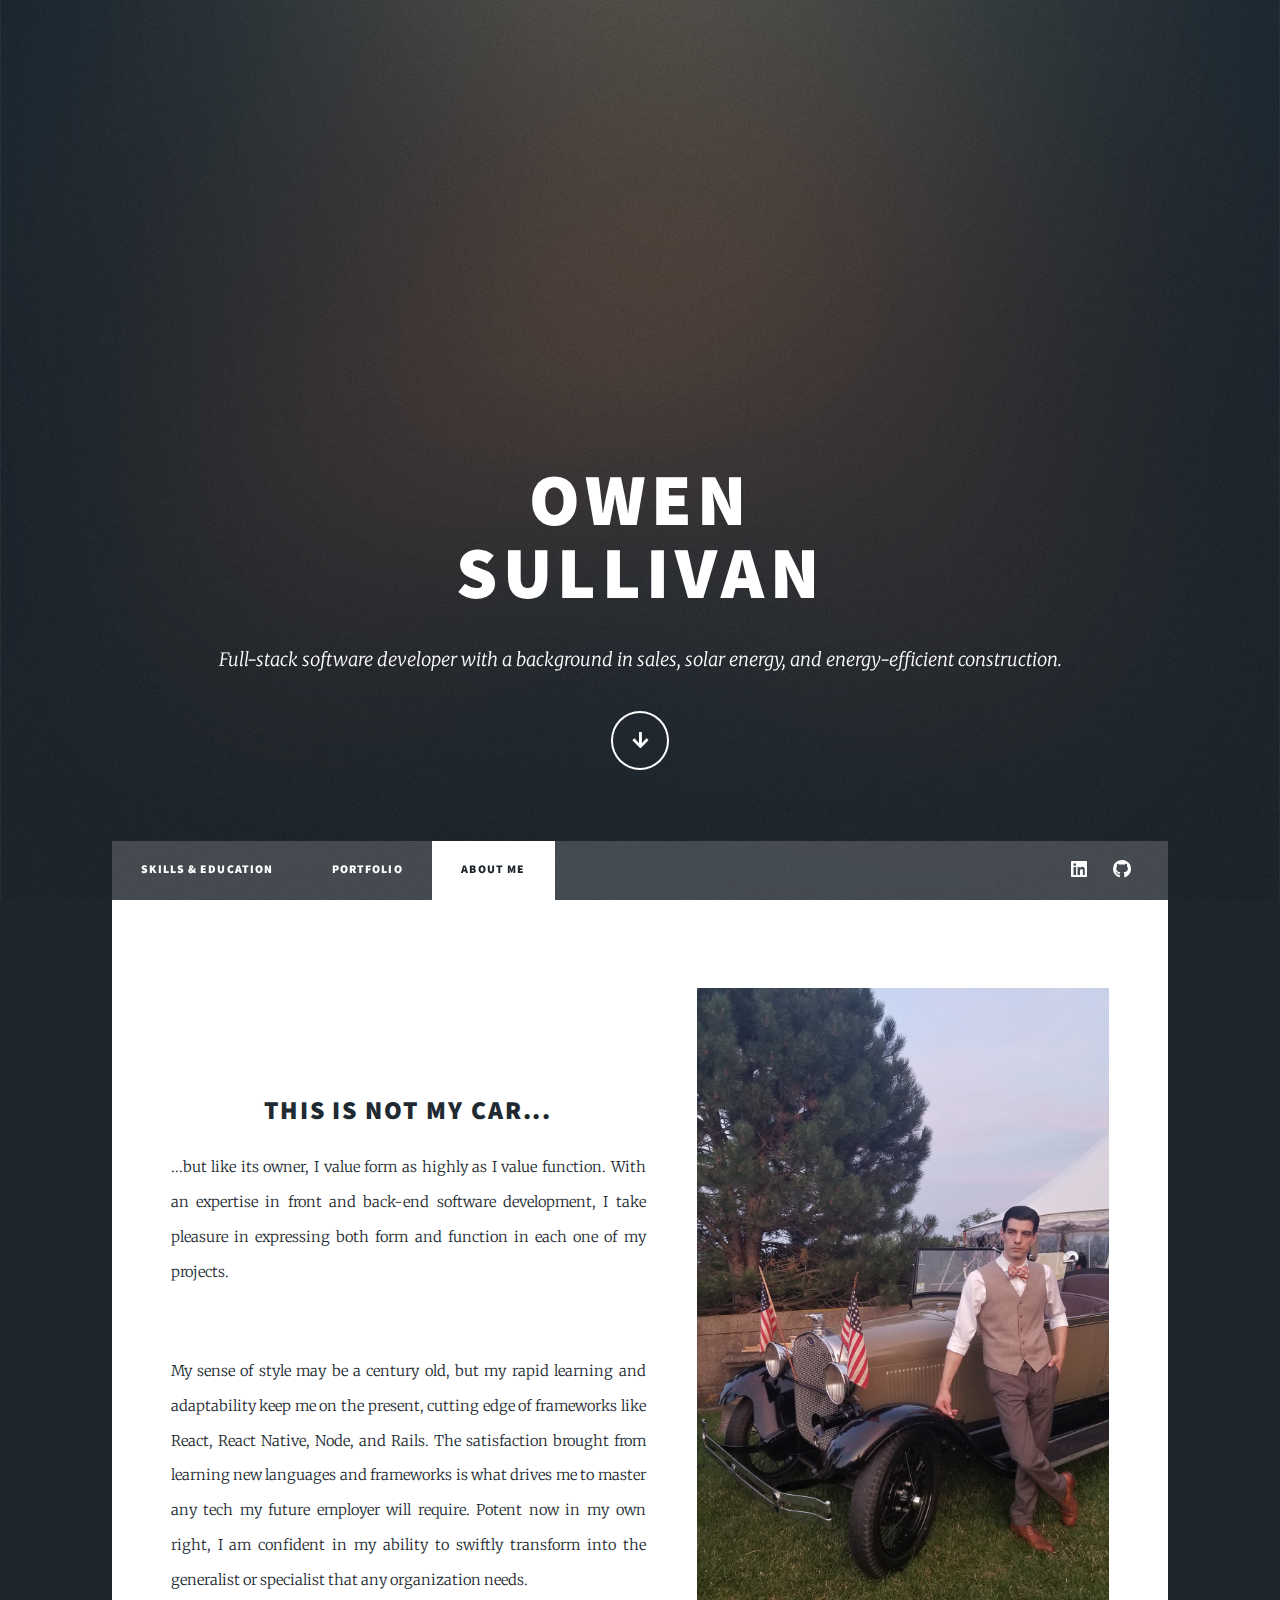
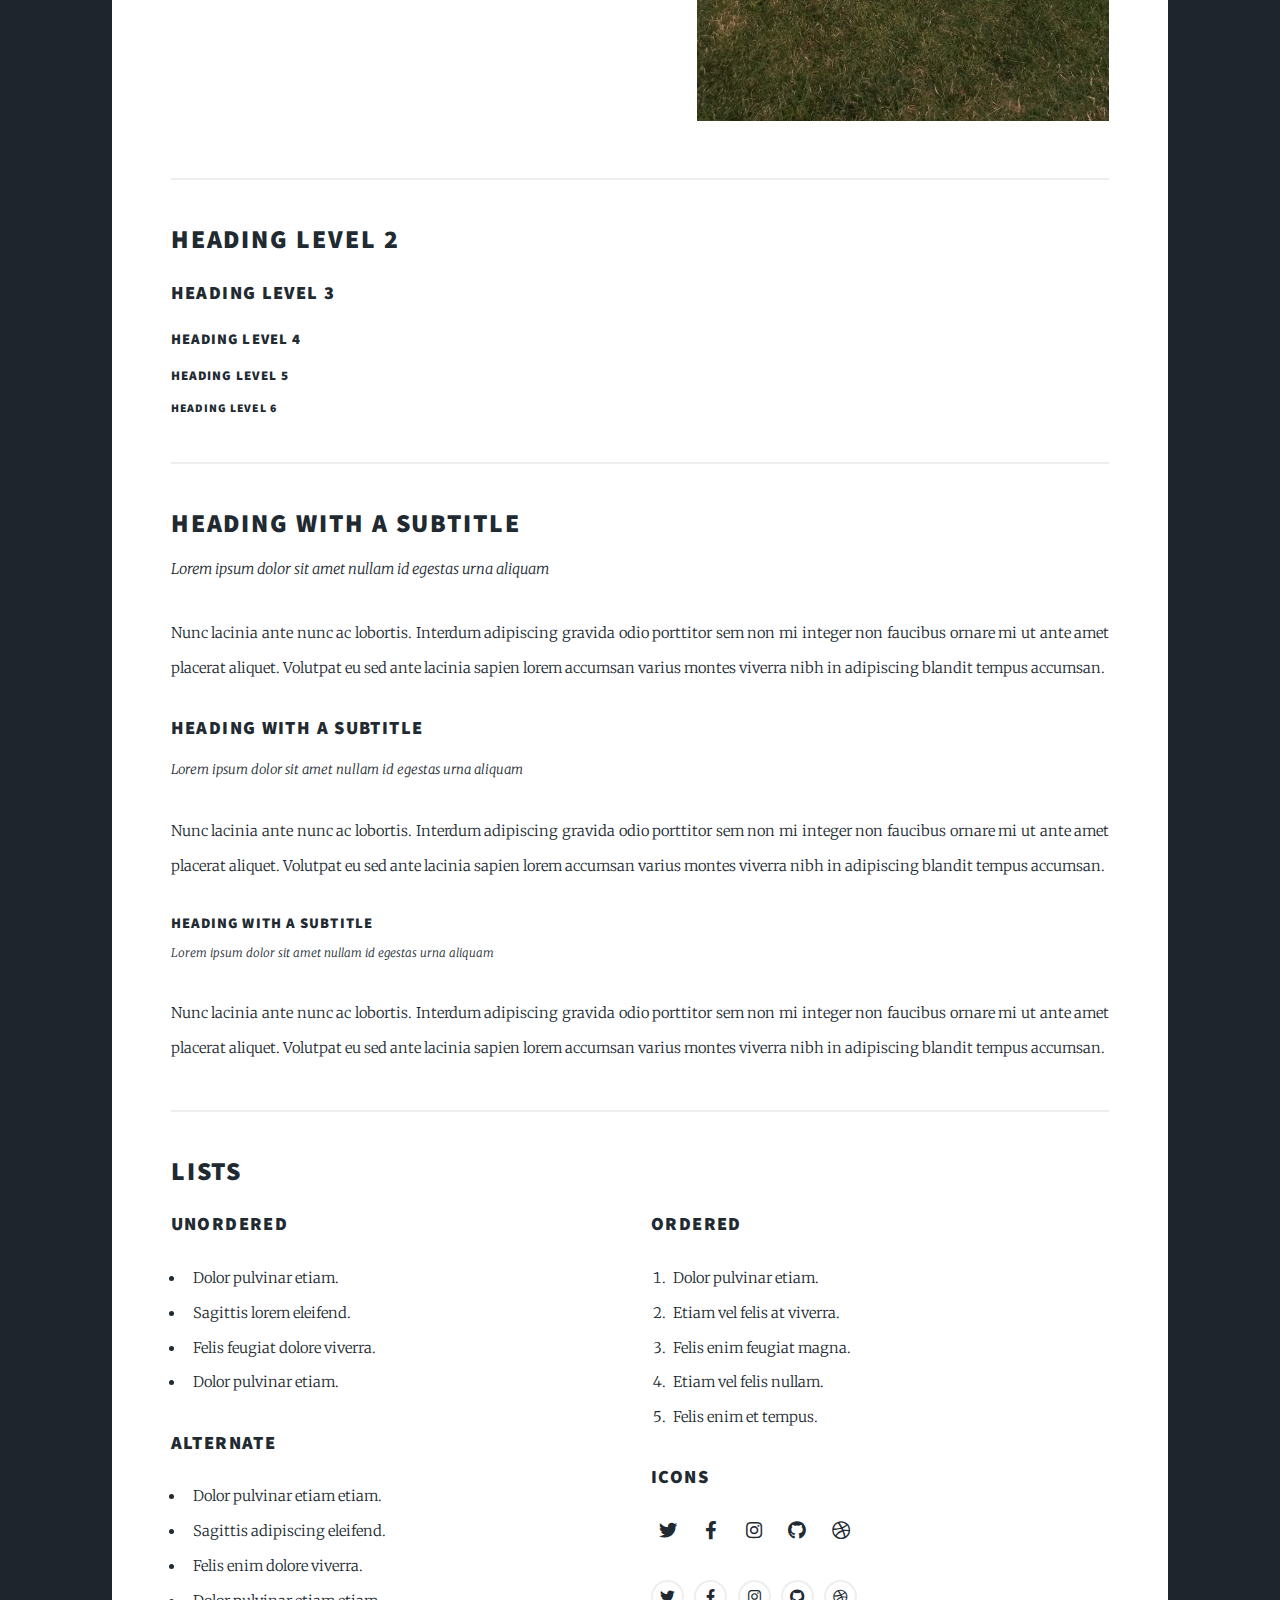
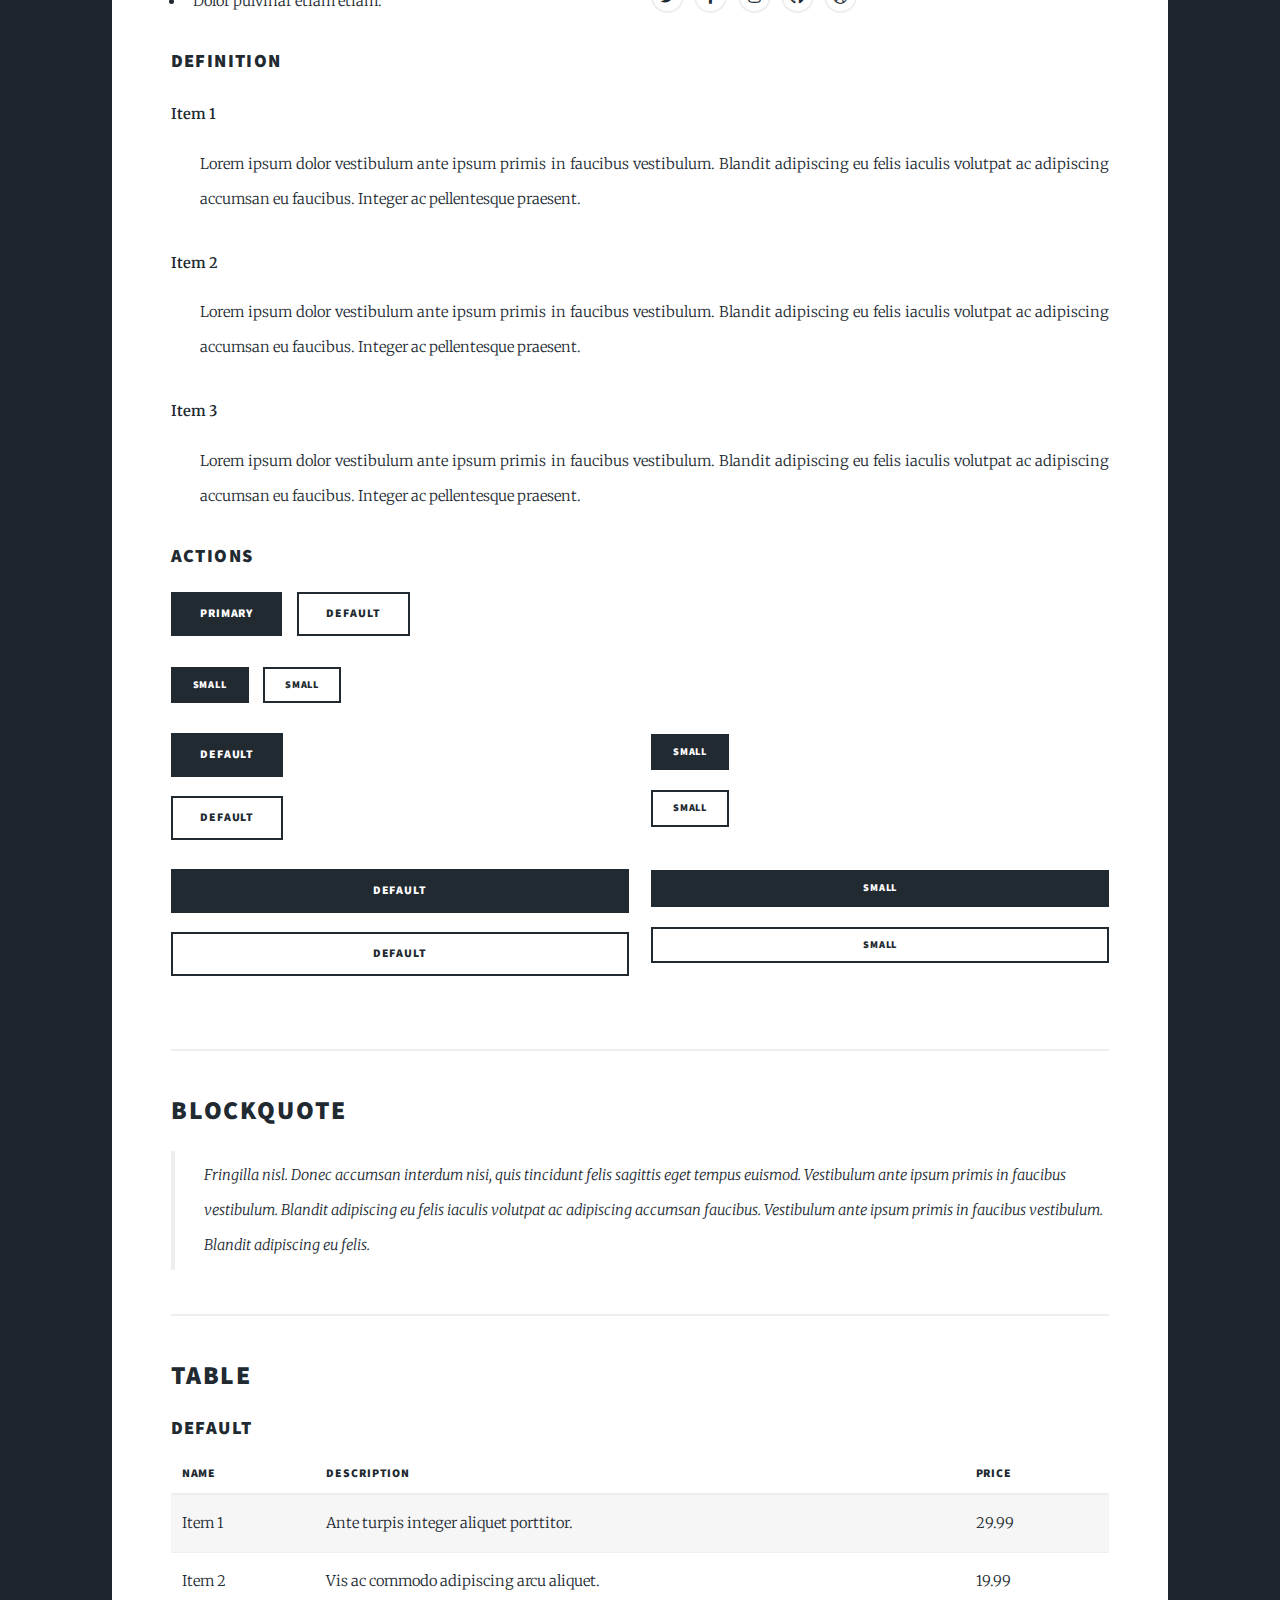
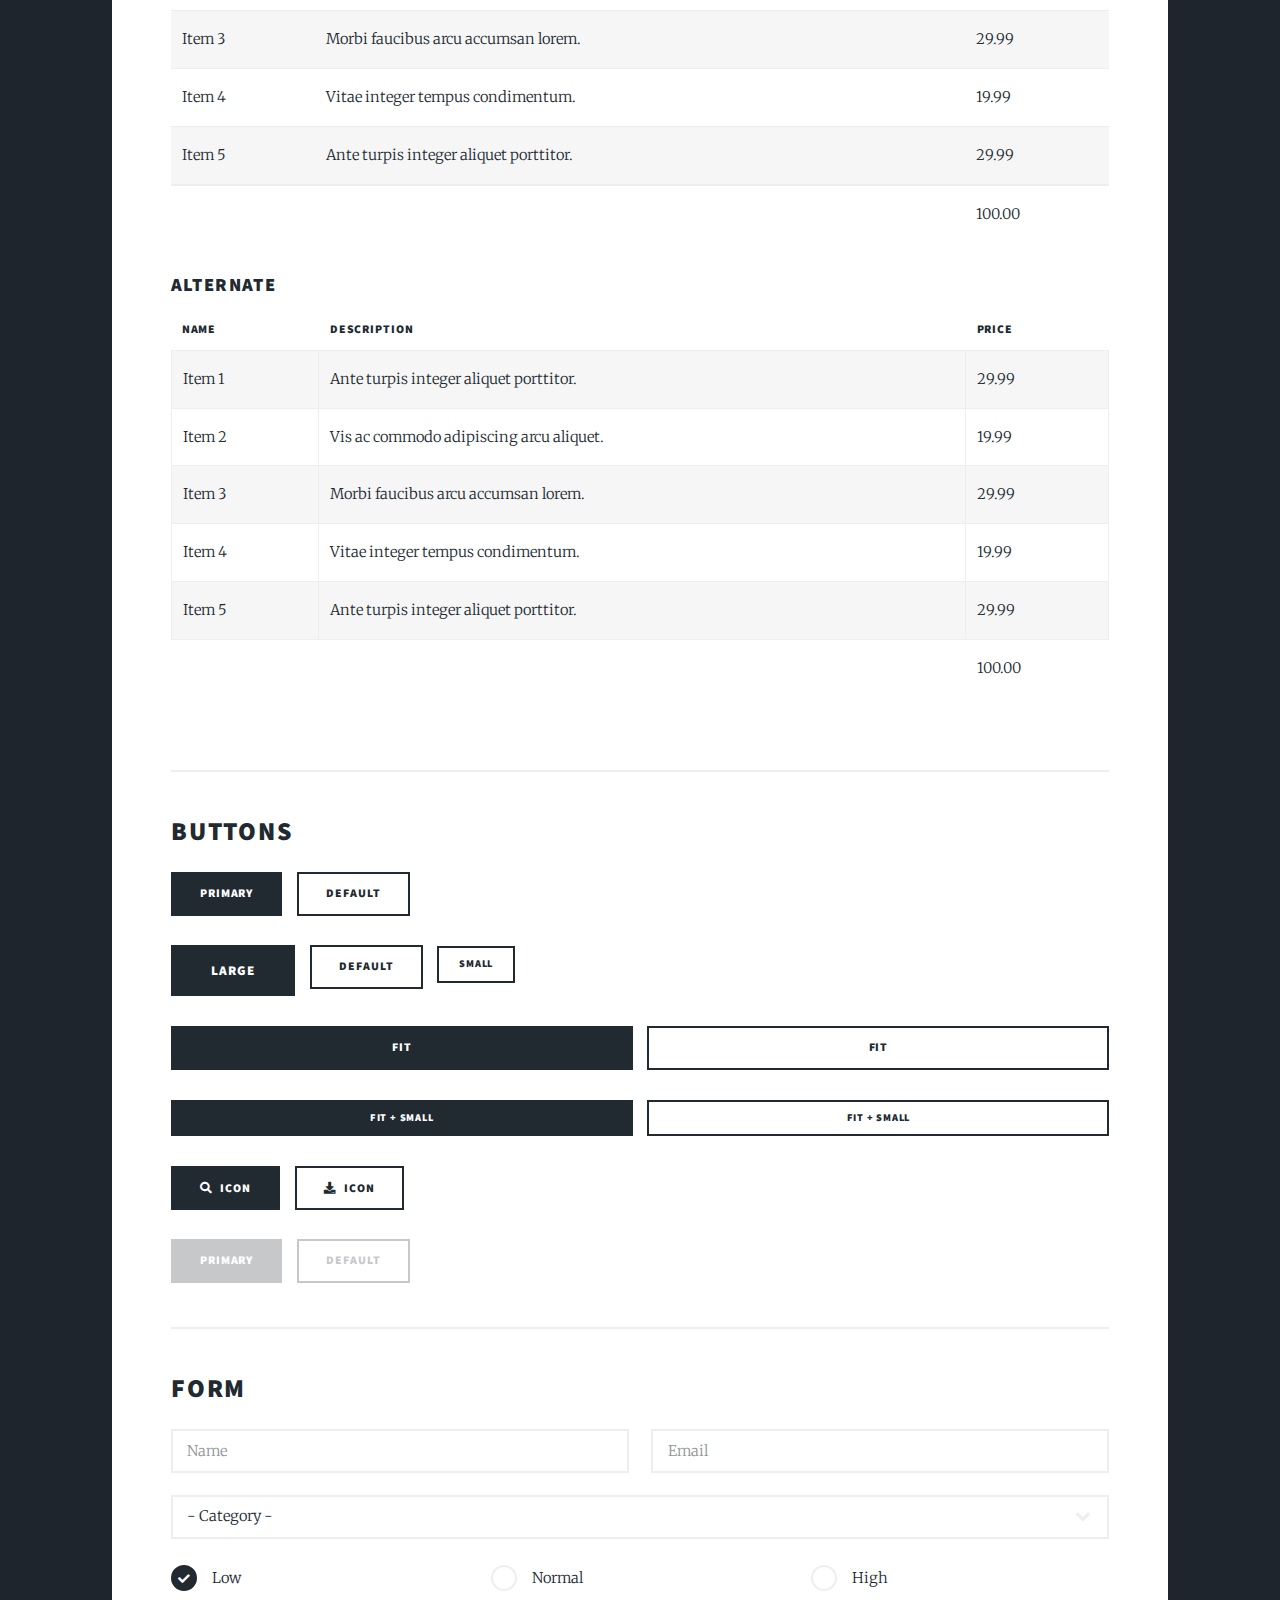
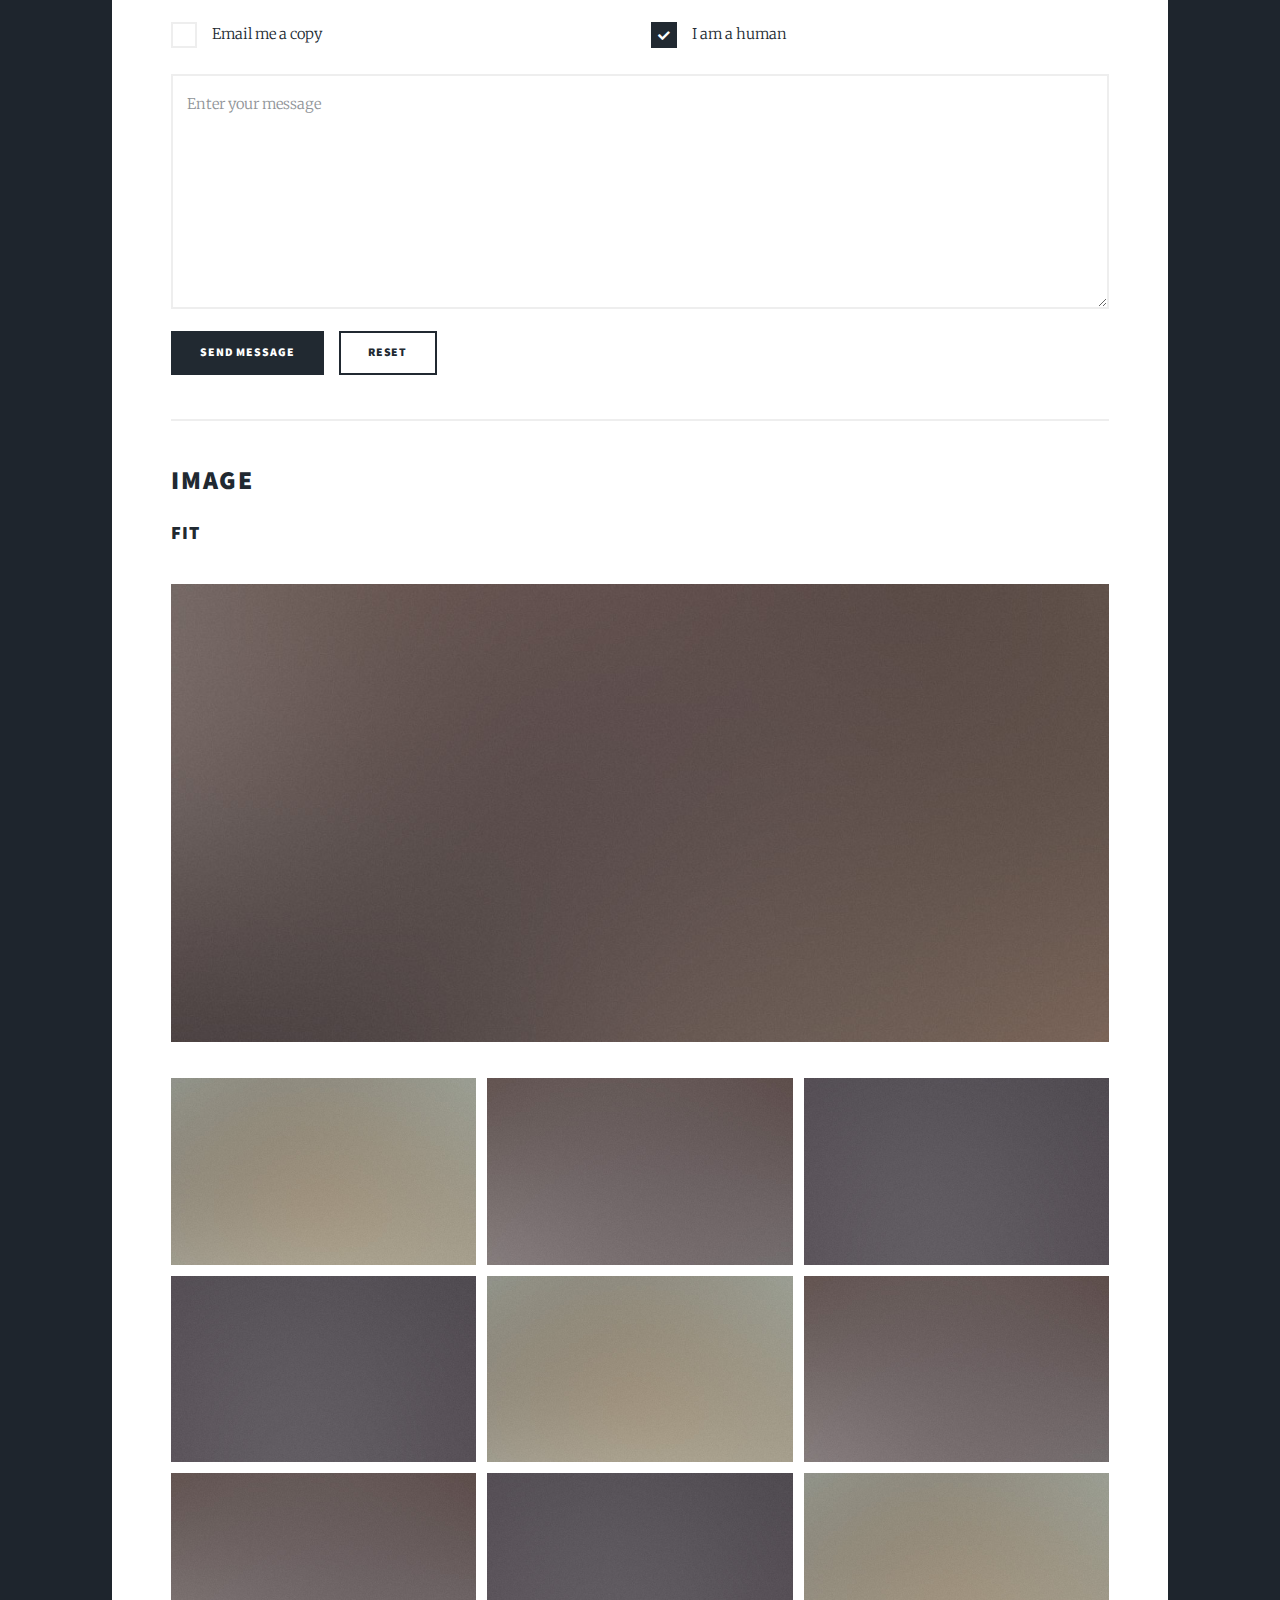
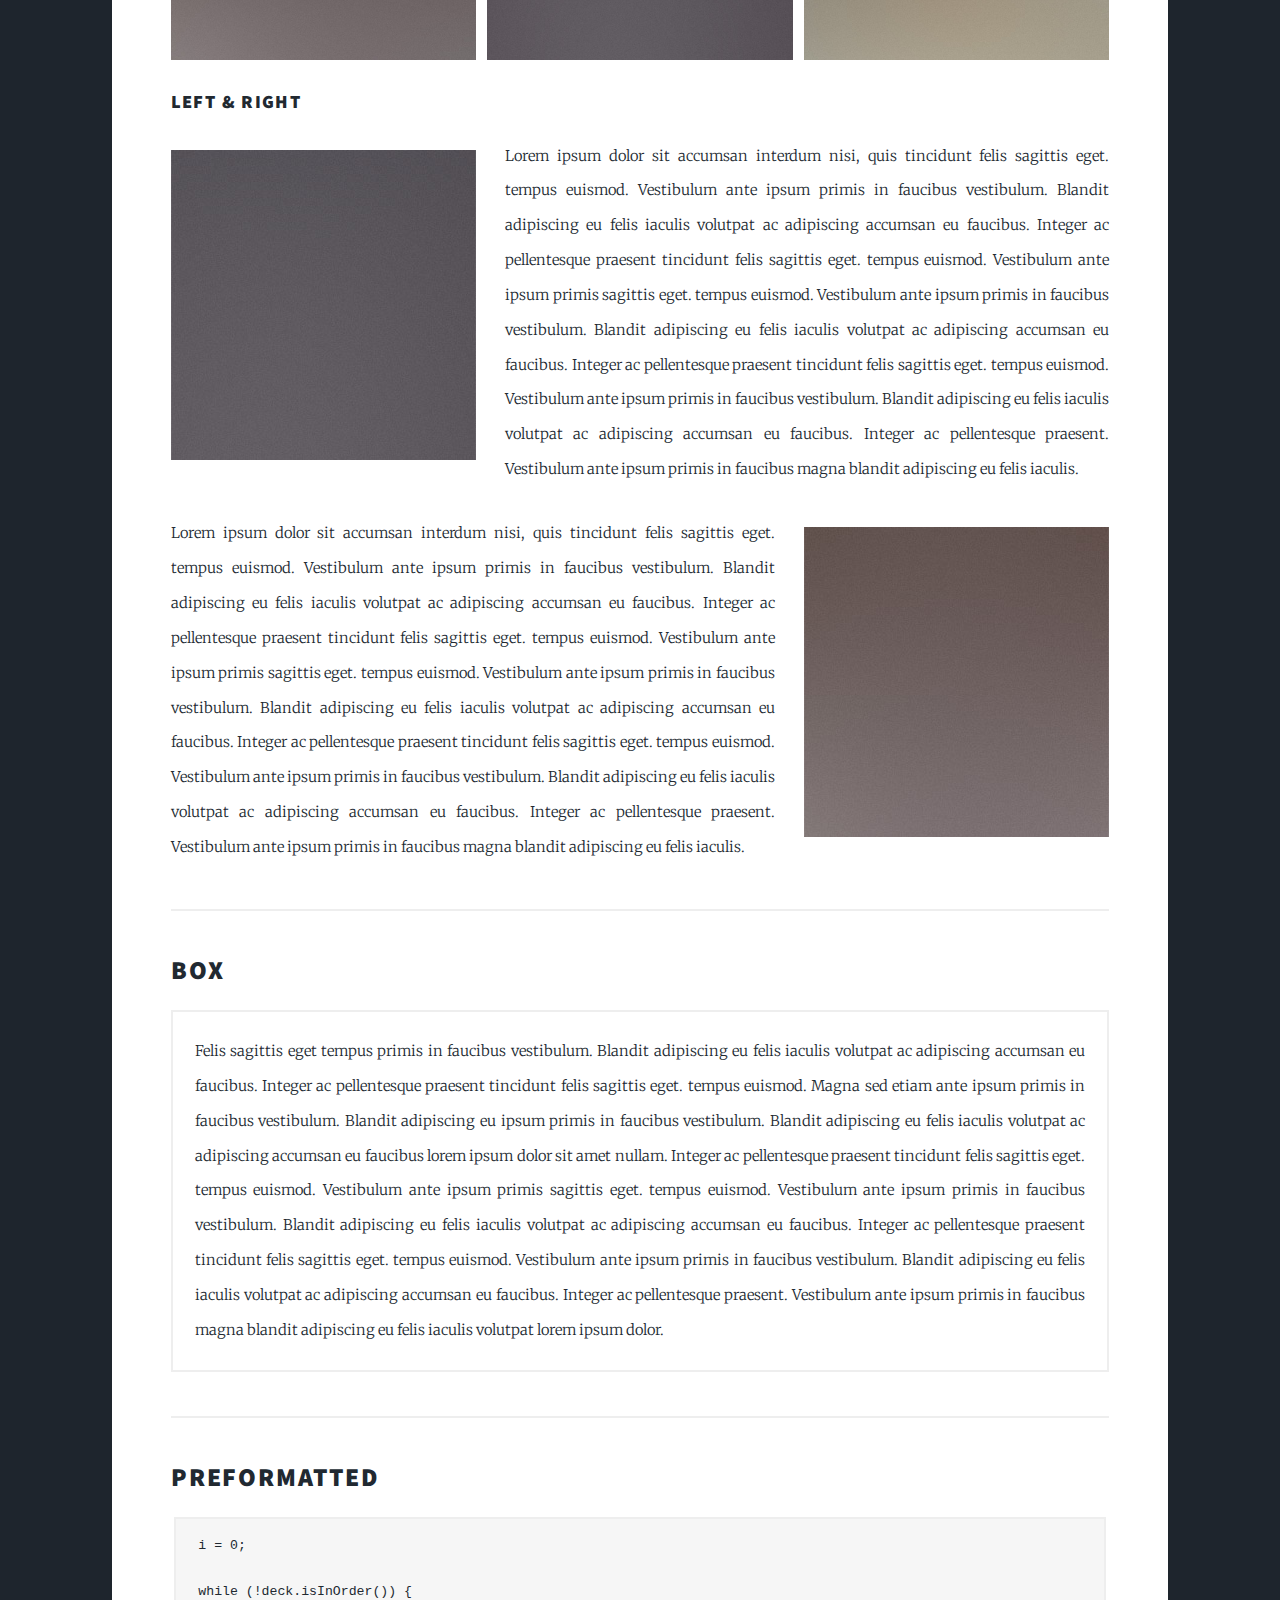
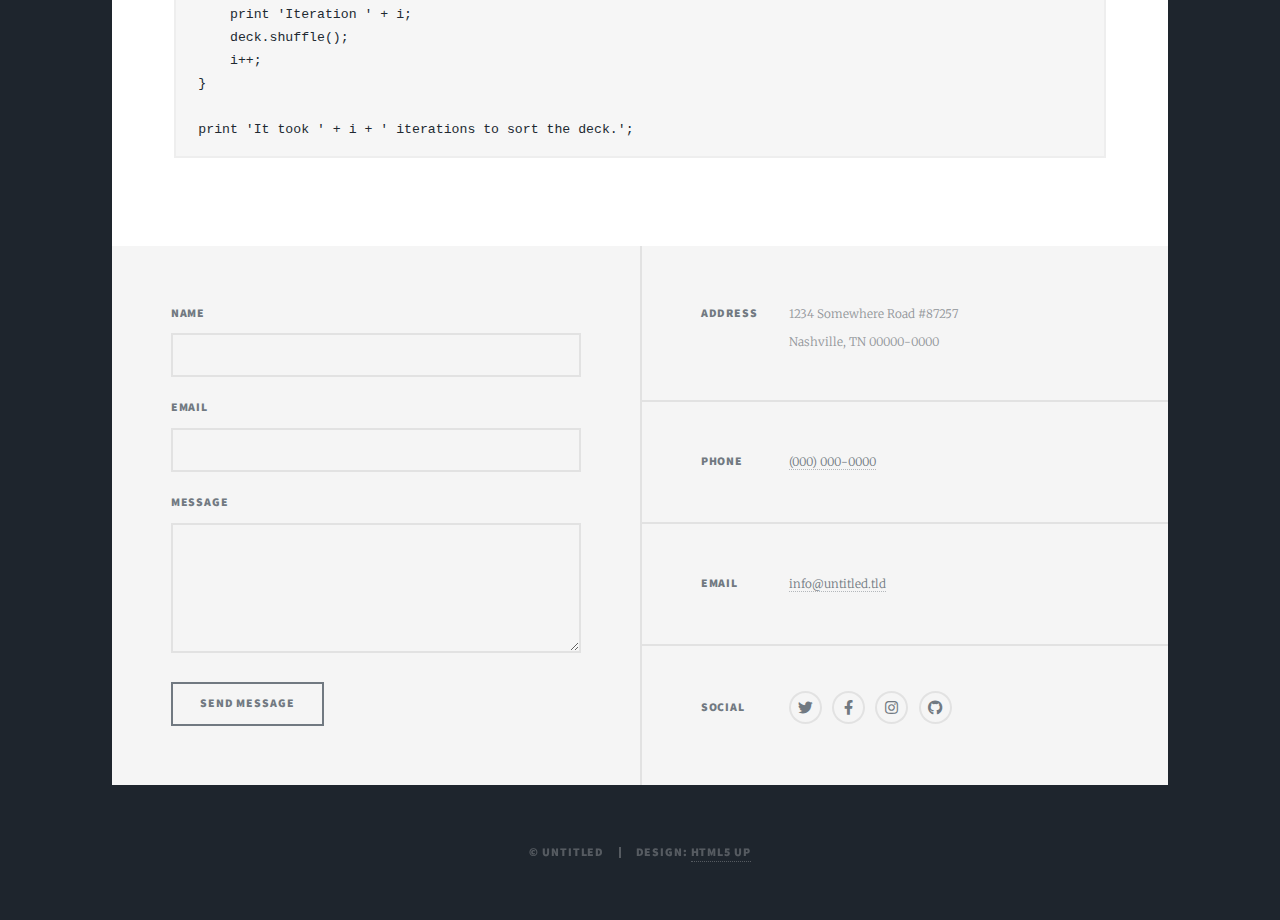
==== commit 09f6ffda: "about page" ====
--- a/elements.html
+++ b/elements.html
@@ -18,41 +18,44 @@
 			<div id="wrapper" class="fade-in">
 
 				<!-- Header -->
-					<header id="header">
-						<a href="index.html" class="logo">Massively</a>
-					</header>
+				<div id="intro">
+					<h1>Owen<br />
+					Sullivan</h1>
+					<p>Full-stack software developer with a background in sales, solar energy, and energy-efficient construction.</p>
+					<ul class="actions">
+						<li><a href="#header" class="button icon solid solo fa-arrow-down scrolly">Continue</a></li>
+					</ul>
+				</div>
 
 				<!-- Nav -->
-					<nav id="nav">
-						<ul class="links">
-							<li><a href="index.html">Skills & Education</a></li>
-							<li><a href="generic.html">Portfolio</a></li>
-							<li class="active"><a href="elements.html">Elements Reference</a></li>
-						</ul>
-						<ul class="icons">
-							<li><a href="#" class="icon brands fa-twitter"><span class="label">Twitter</span></a></li>
-							<li><a href="#" class="icon brands fa-facebook-f"><span class="label">Facebook</span></a></li>
-							<li><a href="#" class="icon brands fa-instagram"><span class="label">Instagram</span></a></li>
-							<li><a href="#" class="icon brands fa-github"><span class="label">GitHub</span></a></li>
-						</ul>
-					</nav>
+				<nav id="nav">
+					<ul class="links">
+						<li><a href="index.html">Skills & Education</a></li>
+						<li><a href="generic.html">Portfolio</a></li>
+						<li class="active"><a href="elements.html">About Me</a></li>
+					</ul>
+					<ul class="icons">
+						<li><a href="https://www.linkedin.com/in/owen-sullivan-a5469411a/" class="icon brands fa-linkedin" target="about:blank"><span class="label">Twitter</span></a></li>
+						<li><a href="https://github.com/osully1" class="icon brands fa-github" target="about:blank"><span class="label">GitHub</span></a></li>
+					</ul>
+				</nav>
 
 				<!-- Main -->
 					<div id="main">
 
 						<!-- Post -->
 							<section class="post">
-								<header class="major">
-									<h1>Elements<br />
-									Reference</h1>
-								</header>
-
-								<!-- Text stuff -->
-									<h2>Text</h2>
-									<p>This is <b>bold</b> and this is <strong>strong</strong>. This is <i>italic</i> and this is <em>emphasized</em>.
-									This is <sup>superscript</sup> text and this is <sub>subscript</sub> text.
-									This is <u>underlined</u> and this is code: <code>for (;;) { ... }</code>.
-									Finally, this is a <a href="#">link</a>.</p>
+								<div class="halves-container">
+									<div class="left-half">
+										<h2>This is not my car...</h2>
+										<p>...but like its owner, I value form as highly as I value function.  With an expertise in front and back-end software development, I take pleasure in expressing both form and function in each one of my projects.</p>
+										<br />
+										<p>My sense of style may be a century old, but my rapid learning and adaptability keep me on the present, cutting edge of frameworks like React, React Native, Node, and Rails.  The satisfaction brought from learning new languages and frameworks is what drives me to master any tech my future employer will require.  Potent now in my own right, I am confident in my ability to swiftly transform into the generalist or specialist that any organization needs.</p>
+									</div>
+									<div class="right-half">
+										<img class="my-car-img" src="images/notmycar.jpeg" />
+									</div>
+								</div>
 									<hr />
 									<h2>Heading Level 2</h2>
 									<h3>Heading Level 3</h3>
--- a/assets/css/main.css
+++ b/assets/css/main.css
@@ -334,6 +334,22 @@
 
 	.resume {
 		margin-bottom: 5em
+	}
+
+	.halves-container {
+		display: flex;
+	}
+
+	.my-car-img {
+		height: 50em;
+	}
+
+	.left-half {
+		display: flex;
+		flex-direction: column;
+		align-items: center;
+		justify-content: center;
+		margin-right: 3.5em;
 	}
 
 /* Row */
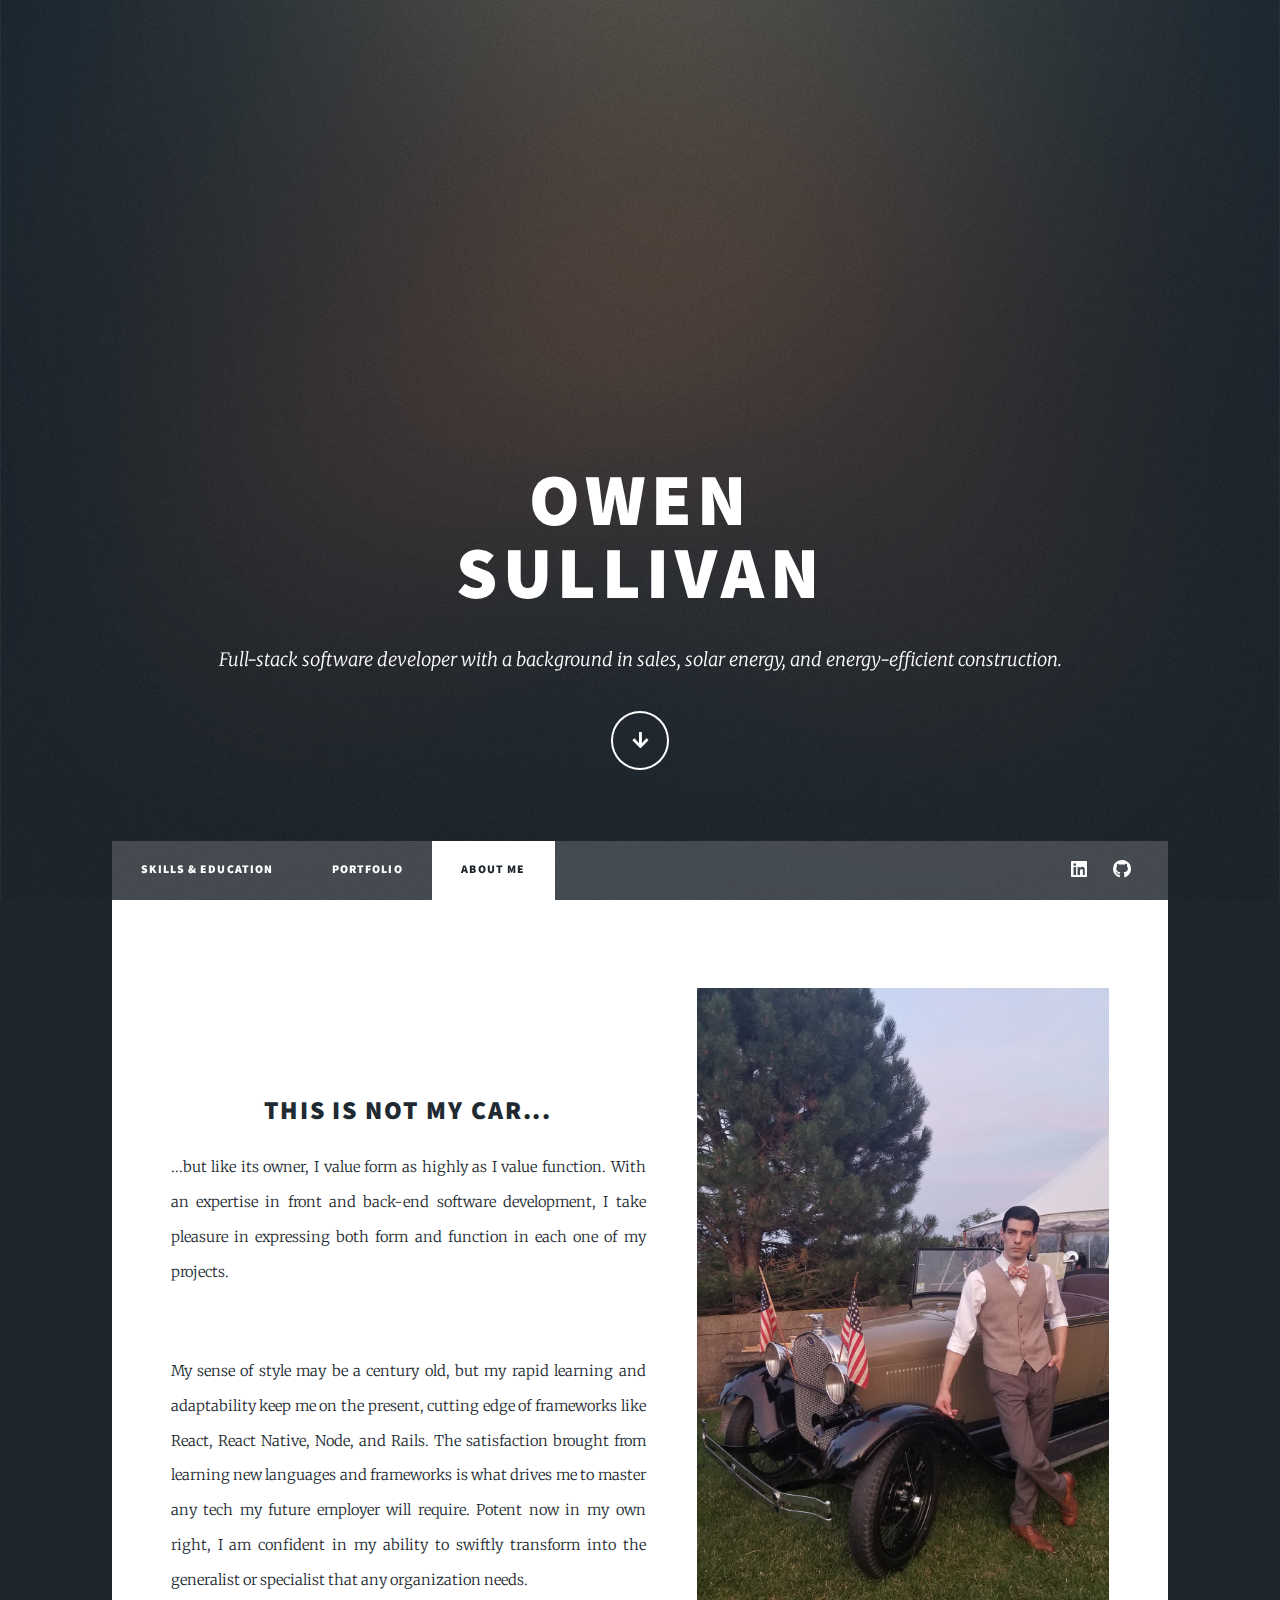
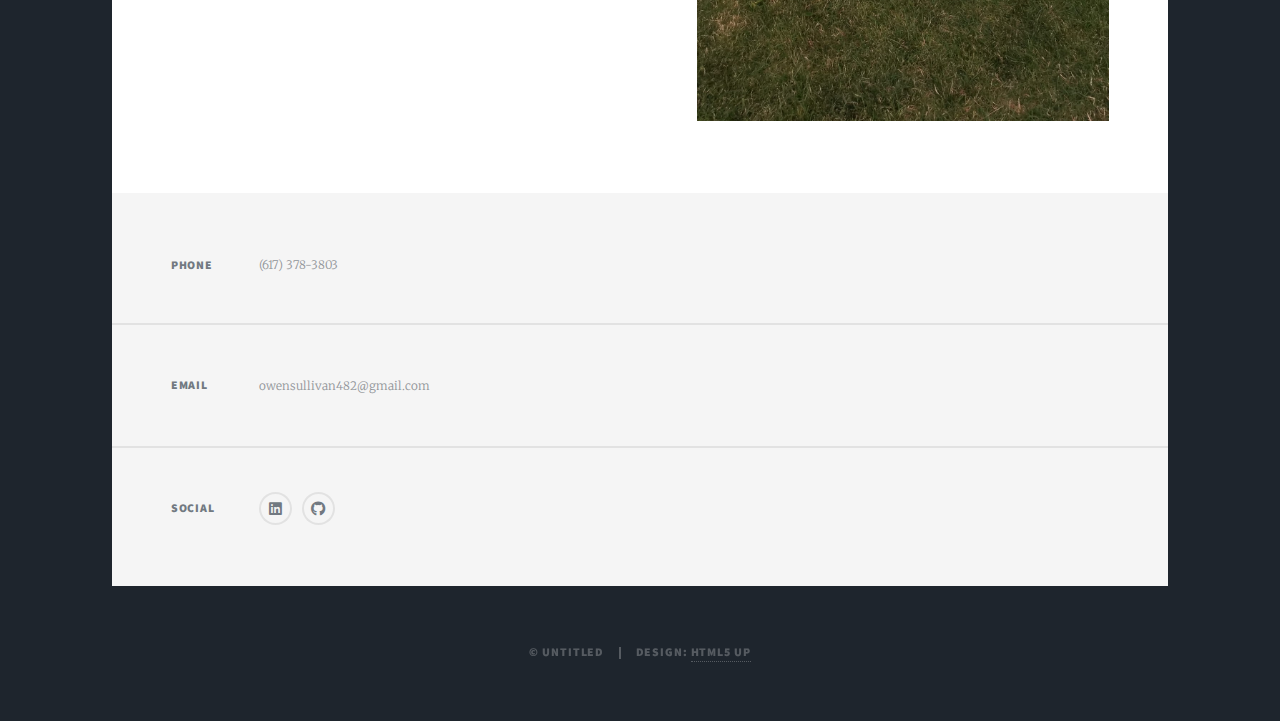
==== commit 298a3a94: "editing about page" ====
--- a/elements.html
+++ b/elements.html
@@ -6,7 +6,7 @@
 -->
 <html>
 	<head>
-		<title>Elements Reference - Massively by HTML5 UP</title>
+		<title>About Me - Owen Sullivan</title>
 		<meta charset="utf-8" />
 		<meta name="viewport" content="width=device-width, initial-scale=1, user-scalable=no" />
 		<link rel="stylesheet" href="assets/css/main.css" />
@@ -56,377 +56,6 @@
 										<img class="my-car-img" src="images/notmycar.jpeg" />
 									</div>
 								</div>
-									<hr />
-									<h2>Heading Level 2</h2>
-									<h3>Heading Level 3</h3>
-									<h4>Heading Level 4</h4>
-									<h5>Heading Level 5</h5>
-									<h6>Heading Level 6</h6>
-									<hr />
-									<header>
-										<h2>Heading with a Subtitle</h2>
-										<p>Lorem ipsum dolor sit amet nullam id egestas urna aliquam</p>
-									</header>
-									<p>Nunc lacinia ante nunc ac lobortis. Interdum adipiscing gravida odio porttitor sem non mi integer non faucibus ornare mi ut ante amet placerat aliquet. Volutpat eu sed ante lacinia sapien lorem accumsan varius montes viverra nibh in adipiscing blandit tempus accumsan.</p>
-									<header>
-										<h3>Heading with a Subtitle</h3>
-										<p>Lorem ipsum dolor sit amet nullam id egestas urna aliquam</p>
-									</header>
-									<p>Nunc lacinia ante nunc ac lobortis. Interdum adipiscing gravida odio porttitor sem non mi integer non faucibus ornare mi ut ante amet placerat aliquet. Volutpat eu sed ante lacinia sapien lorem accumsan varius montes viverra nibh in adipiscing blandit tempus accumsan.</p>
-									<header>
-										<h4>Heading with a Subtitle</h4>
-										<p>Lorem ipsum dolor sit amet nullam id egestas urna aliquam</p>
-									</header>
-									<p>Nunc lacinia ante nunc ac lobortis. Interdum adipiscing gravida odio porttitor sem non mi integer non faucibus ornare mi ut ante amet placerat aliquet. Volutpat eu sed ante lacinia sapien lorem accumsan varius montes viverra nibh in adipiscing blandit tempus accumsan.</p>
-
-									<hr />
-
-								<!-- Lists -->
-									<h2>Lists</h2>
-									<div class="row">
-										<div class="col-6 col-12-small">
-
-											<h3>Unordered</h3>
-											<ul>
-												<li>Dolor pulvinar etiam.</li>
-												<li>Sagittis lorem eleifend.</li>
-												<li>Felis feugiat dolore viverra.</li>
-												<li>Dolor pulvinar etiam.</li>
-											</ul>
-
-											<h3>Alternate</h3>
-											<ul class="alt">
-												<li>Dolor pulvinar etiam etiam.</li>
-												<li>Sagittis adipiscing eleifend.</li>
-												<li>Felis enim dolore viverra.</li>
-												<li>Dolor pulvinar etiam etiam.</li>
-											</ul>
-
-										</div>
-										<div class="col-6 col-12-small">
-
-											<h3>Ordered</h3>
-											<ol>
-												<li>Dolor pulvinar etiam.</li>
-												<li>Etiam vel felis at viverra.</li>
-												<li>Felis enim feugiat magna.</li>
-												<li>Etiam vel felis nullam.</li>
-												<li>Felis enim et tempus.</li>
-											</ol>
-
-											<h3>Icons</h3>
-											<ul class="icons">
-												<li><a href="#" class="icon brands fa-twitter"><span class="label">Twitter</span></a></li>
-												<li><a href="#" class="icon brands fa-facebook-f"><span class="label">Facebook</span></a></li>
-												<li><a href="#" class="icon brands fa-instagram"><span class="label">Instagram</span></a></li>
-												<li><a href="#" class="icon brands fa-github"><span class="label">Github</span></a></li>
-												<li><a href="#" class="icon brands fa-dribbble"><span class="label">Dribbble</span></a></li>
-											</ul>
-											<ul class="icons alt">
-												<li><a href="#" class="icon brands alt fa-twitter"><span class="label">Twitter</span></a></li>
-												<li><a href="#" class="icon brands alt fa-facebook-f"><span class="label">Facebook</span></a></li>
-												<li><a href="#" class="icon brands alt fa-instagram"><span class="label">Instagram</span></a></li>
-												<li><a href="#" class="icon brands alt fa-github"><span class="label">Github</span></a></li>
-												<li><a href="#" class="icon brands alt fa-dribbble"><span class="label">Dribbble</span></a></li>
-											</ul>
-
-										</div>
-									</div>
-									<h3>Definition</h3>
-									<dl>
-										<dt>Item 1</dt>
-										<dd>
-											<p>Lorem ipsum dolor vestibulum ante ipsum primis in faucibus vestibulum. Blandit adipiscing eu felis iaculis volutpat ac adipiscing accumsan eu faucibus. Integer ac pellentesque praesent.</p>
-										</dd>
-										<dt>Item 2</dt>
-										<dd>
-											<p>Lorem ipsum dolor vestibulum ante ipsum primis in faucibus vestibulum. Blandit adipiscing eu felis iaculis volutpat ac adipiscing accumsan eu faucibus. Integer ac pellentesque praesent.</p>
-										</dd>
-										<dt>Item 3</dt>
-										<dd>
-											<p>Lorem ipsum dolor vestibulum ante ipsum primis in faucibus vestibulum. Blandit adipiscing eu felis iaculis volutpat ac adipiscing accumsan eu faucibus. Integer ac pellentesque praesent.</p>
-										</dd>
-									</dl>
-
-									<h3>Actions</h3>
-									<ul class="actions">
-										<li><a href="#" class="button primary">Primary</a></li>
-										<li><a href="#" class="button">Default</a></li>
-									</ul>
-									<ul class="actions small">
-										<li><a href="#" class="button primary small">Small</a></li>
-										<li><a href="#" class="button small">Small</a></li>
-									</ul>
-									<div class="row">
-										<div class="col-6 col-12-small">
-											<ul class="actions stacked">
-												<li><a href="#" class="button primary">Default</a></li>
-												<li><a href="#" class="button">Default</a></li>
-											</ul>
-										</div>
-										<div class="col-6 col-12-small">
-											<ul class="actions stacked">
-												<li><a href="#" class="button primary small">Small</a></li>
-												<li><a href="#" class="button small">Small</a></li>
-											</ul>
-										</div>
-									</div>
-									<div class="row">
-										<div class="col-6 col-12-small">
-											<ul class="actions stacked">
-												<li><a href="#" class="button primary fit">Default</a></li>
-												<li><a href="#" class="button fit">Default</a></li>
-											</ul>
-										</div>
-										<div class="col-6 col-12-small">
-											<ul class="actions stacked">
-												<li><a href="#" class="button primary small fit">Small</a></li>
-												<li><a href="#" class="button small fit">Small</a></li>
-											</ul>
-										</div>
-									</div>
-
-									<hr />
-
-								<!-- Blockquote -->
-									<h2>Blockquote</h2>
-									<blockquote>Fringilla nisl. Donec accumsan interdum nisi, quis tincidunt felis sagittis eget tempus euismod. Vestibulum ante ipsum primis in faucibus vestibulum. Blandit adipiscing eu felis iaculis volutpat ac adipiscing accumsan faucibus. Vestibulum ante ipsum primis in faucibus vestibulum. Blandit adipiscing eu felis.</blockquote>
-
-									<hr />
-
-								<!-- Table -->
-									<h2>Table</h2>
-
-									<h3>Default</h3>
-									<div class="table-wrapper">
-										<table>
-											<thead>
-												<tr>
-													<th>Name</th>
-													<th>Description</th>
-													<th>Price</th>
-												</tr>
-											</thead>
-											<tbody>
-												<tr>
-													<td>Item 1</td>
-													<td>Ante turpis integer aliquet porttitor.</td>
-													<td>29.99</td>
-												</tr>
-												<tr>
-													<td>Item 2</td>
-													<td>Vis ac commodo adipiscing arcu aliquet.</td>
-													<td>19.99</td>
-												</tr>
-												<tr>
-													<td>Item 3</td>
-													<td> Morbi faucibus arcu accumsan lorem.</td>
-													<td>29.99</td>
-												</tr>
-												<tr>
-													<td>Item 4</td>
-													<td>Vitae integer tempus condimentum.</td>
-													<td>19.99</td>
-												</tr>
-												<tr>
-													<td>Item 5</td>
-													<td>Ante turpis integer aliquet porttitor.</td>
-													<td>29.99</td>
-												</tr>
-											</tbody>
-											<tfoot>
-												<tr>
-													<td colspan="2"></td>
-													<td>100.00</td>
-												</tr>
-											</tfoot>
-										</table>
-									</div>
-
-									<h3>Alternate</h3>
-									<div class="table-wrapper">
-										<table class="alt">
-											<thead>
-												<tr>
-													<th>Name</th>
-													<th>Description</th>
-													<th>Price</th>
-												</tr>
-											</thead>
-											<tbody>
-												<tr>
-													<td>Item 1</td>
-													<td>Ante turpis integer aliquet porttitor.</td>
-													<td>29.99</td>
-												</tr>
-												<tr>
-													<td>Item 2</td>
-													<td>Vis ac commodo adipiscing arcu aliquet.</td>
-													<td>19.99</td>
-												</tr>
-												<tr>
-													<td>Item 3</td>
-													<td> Morbi faucibus arcu accumsan lorem.</td>
-													<td>29.99</td>
-												</tr>
-												<tr>
-													<td>Item 4</td>
-													<td>Vitae integer tempus condimentum.</td>
-													<td>19.99</td>
-												</tr>
-												<tr>
-													<td>Item 5</td>
-													<td>Ante turpis integer aliquet porttitor.</td>
-													<td>29.99</td>
-												</tr>
-											</tbody>
-											<tfoot>
-												<tr>
-													<td colspan="2"></td>
-													<td>100.00</td>
-												</tr>
-											</tfoot>
-										</table>
-									</div>
-
-									<hr />
-
-								<!-- Buttons -->
-									<h2>Buttons</h2>
-									<ul class="actions">
-										<li><a href="#" class="button primary">Primary</a></li>
-										<li><a href="#" class="button">Default</a></li>
-									</ul>
-									<ul class="actions">
-										<li><a href="#" class="button primary large">Large</a></li>
-										<li><a href="#" class="button">Default</a></li>
-										<li><a href="#" class="button small">Small</a></li>
-									</ul>
-									<ul class="actions fit">
-										<li><a href="#" class="button primary fit">Fit</a></li>
-										<li><a href="#" class="button fit">Fit</a></li>
-									</ul>
-									<ul class="actions fit small">
-										<li><a href="#" class="button primary fit small">Fit + Small</a></li>
-										<li><a href="#" class="button fit small">Fit + Small</a></li>
-									</ul>
-									<ul class="actions">
-										<li><a href="#" class="button primary icon solid fa-search">Icon</a></li>
-										<li><a href="#" class="button icon solid fa-download">Icon</a></li>
-									</ul>
-									<ul class="actions">
-										<li><span class="button primary disabled">Primary</span></li>
-										<li><span class="button disabled">Default</span></li>
-									</ul>
-
-									<hr />
-
-								<!-- Form -->
-									<h2>Form</h2>
-
-									<form method="post" action="#">
-										<div class="row gtr-uniform">
-											<div class="col-6 col-12-xsmall">
-												<input type="text" name="demo-name" id="demo-name" value="" placeholder="Name" />
-											</div>
-											<div class="col-6 col-12-xsmall">
-												<input type="email" name="demo-email" id="demo-email" value="" placeholder="Email" />
-											</div>
-											<!-- Break -->
-											<div class="col-12">
-												<select name="demo-category" id="demo-category">
-													<option value="">- Category -</option>
-													<option value="1">Manufacturing</option>
-													<option value="1">Shipping</option>
-													<option value="1">Administration</option>
-													<option value="1">Human Resources</option>
-												</select>
-											</div>
-											<!-- Break -->
-											<div class="col-4 col-12-small">
-												<input type="radio" id="demo-priority-low" name="demo-priority" checked>
-												<label for="demo-priority-low">Low</label>
-											</div>
-											<div class="col-4 col-12-small">
-												<input type="radio" id="demo-priority-normal" name="demo-priority">
-												<label for="demo-priority-normal">Normal</label>
-											</div>
-											<div class="col-4 col-12-small">
-												<input type="radio" id="demo-priority-high" name="demo-priority">
-												<label for="demo-priority-high">High</label>
-											</div>
-											<!-- Break -->
-											<div class="col-6 col-12-small">
-												<input type="checkbox" id="demo-copy" name="demo-copy">
-												<label for="demo-copy">Email me a copy</label>
-											</div>
-											<div class="col-6 col-12-small">
-												<input type="checkbox" id="demo-human" name="demo-human" checked>
-												<label for="demo-human">I am a human</label>
-											</div>
-											<!-- Break -->
-											<div class="col-12">
-												<textarea name="demo-message" id="demo-message" placeholder="Enter your message" rows="6"></textarea>
-											</div>
-											<!-- Break -->
-											<div class="col-12">
-												<ul class="actions">
-													<li><input type="submit" value="Send Message" class="primary" /></li>
-													<li><input type="reset" value="Reset" /></li>
-												</ul>
-											</div>
-										</div>
-									</form>
-
-									<hr />
-
-								<!-- Image -->
-									<h2>Image</h2>
-
-									<h3>Fit</h3>
-									<span class="image fit"><img src="images/pic01.jpg" alt="" /></span>
-									<div class="box alt">
-										<div class="row gtr-50 gtr-uniform">
-											<div class="col-4"><span class="image fit"><img src="images/pic02.jpg" alt="" /></span></div>
-											<div class="col-4"><span class="image fit"><img src="images/pic03.jpg" alt="" /></span></div>
-											<div class="col-4"><span class="image fit"><img src="images/pic04.jpg" alt="" /></span></div>
-											<!-- Break -->
-											<div class="col-4"><span class="image fit"><img src="images/pic04.jpg" alt="" /></span></div>
-											<div class="col-4"><span class="image fit"><img src="images/pic02.jpg" alt="" /></span></div>
-											<div class="col-4"><span class="image fit"><img src="images/pic03.jpg" alt="" /></span></div>
-											<!-- Break -->
-											<div class="col-4"><span class="image fit"><img src="images/pic03.jpg" alt="" /></span></div>
-											<div class="col-4"><span class="image fit"><img src="images/pic04.jpg" alt="" /></span></div>
-											<div class="col-4"><span class="image fit"><img src="images/pic02.jpg" alt="" /></span></div>
-										</div>
-									</div>
-
-									<h3>Left &amp; Right</h3>
-									<p><span class="image left"><img src="images/pic08.jpg" alt="" /></span>Lorem ipsum dolor sit accumsan interdum nisi, quis tincidunt felis sagittis eget. tempus euismod. Vestibulum ante ipsum primis in faucibus vestibulum. Blandit adipiscing eu felis iaculis volutpat ac adipiscing accumsan eu faucibus. Integer ac pellentesque praesent tincidunt felis sagittis eget. tempus euismod. Vestibulum ante ipsum primis sagittis eget. tempus euismod. Vestibulum ante ipsum primis in faucibus vestibulum. Blandit adipiscing eu felis iaculis volutpat ac adipiscing accumsan eu faucibus. Integer ac pellentesque praesent tincidunt felis sagittis eget. tempus euismod. Vestibulum ante ipsum primis in faucibus vestibulum. Blandit adipiscing eu felis iaculis volutpat ac adipiscing accumsan eu faucibus. Integer ac pellentesque praesent. Vestibulum ante ipsum primis in faucibus magna blandit adipiscing eu felis iaculis.</p>
-									<p><span class="image right"><img src="images/pic09.jpg" alt="" /></span>Lorem ipsum dolor sit accumsan interdum nisi, quis tincidunt felis sagittis eget. tempus euismod. Vestibulum ante ipsum primis in faucibus vestibulum. Blandit adipiscing eu felis iaculis volutpat ac adipiscing accumsan eu faucibus. Integer ac pellentesque praesent tincidunt felis sagittis eget. tempus euismod. Vestibulum ante ipsum primis sagittis eget. tempus euismod. Vestibulum ante ipsum primis in faucibus vestibulum. Blandit adipiscing eu felis iaculis volutpat ac adipiscing accumsan eu faucibus. Integer ac pellentesque praesent tincidunt felis sagittis eget. tempus euismod. Vestibulum ante ipsum primis in faucibus vestibulum. Blandit adipiscing eu felis iaculis volutpat ac adipiscing accumsan eu faucibus. Integer ac pellentesque praesent. Vestibulum ante ipsum primis in faucibus magna blandit adipiscing eu felis iaculis.</p>
-
-									<hr />
-
-								<!-- Box -->
-									<h2>Box</h2>
-									<div class="box">
-										<p>Felis sagittis eget tempus primis in faucibus vestibulum. Blandit adipiscing eu felis iaculis volutpat ac adipiscing accumsan eu faucibus. Integer ac pellentesque praesent tincidunt felis sagittis eget. tempus euismod. Magna sed etiam ante ipsum primis in faucibus vestibulum. Blandit adipiscing eu ipsum primis in faucibus vestibulum. Blandit adipiscing eu felis iaculis volutpat ac adipiscing accumsan eu faucibus lorem ipsum dolor sit amet nullam. Integer ac pellentesque praesent tincidunt felis sagittis eget. tempus euismod. Vestibulum ante ipsum primis sagittis eget. tempus euismod. Vestibulum ante ipsum primis in faucibus vestibulum. Blandit adipiscing eu felis iaculis volutpat ac adipiscing accumsan eu faucibus. Integer ac pellentesque praesent tincidunt felis sagittis eget. tempus euismod. Vestibulum ante ipsum primis in faucibus vestibulum. Blandit adipiscing eu felis iaculis volutpat ac adipiscing accumsan eu faucibus. Integer ac pellentesque praesent. Vestibulum ante ipsum primis in faucibus magna blandit adipiscing eu felis iaculis volutpat lorem ipsum dolor.</p>
-									</div>
-
-									<hr />
-
-								<!-- Preformatted Code -->
-									<h2>Preformatted</h2>
-									<pre><code>i = 0;
-
-while (!deck.isInOrder()) {
-    print 'Iteration ' + i;
-    deck.shuffle();
-    i++;
-}
-
-print 'It took ' + i + ' iterations to sort the deck.';
-</code></pre>
 
 							</section>
 
@@ -434,48 +63,20 @@
 
 				<!-- Footer -->
 					<footer id="footer">
-						<section>
-							<form method="post" action="#">
-								<div class="fields">
-									<div class="field">
-										<label for="name">Name</label>
-										<input type="text" name="name" id="name" />
-									</div>
-									<div class="field">
-										<label for="email">Email</label>
-										<input type="text" name="email" id="email" />
-									</div>
-									<div class="field">
-										<label for="message">Message</label>
-										<textarea name="message" id="message" rows="3"></textarea>
-									</div>
-								</div>
-								<ul class="actions">
-									<li><input type="submit" value="Send Message" /></li>
-								</ul>
-							</form>
-						</section>
 						<section class="split contact">
-							<section class="alt">
-								<h3>Address</h3>
-								<p>1234 Somewhere Road #87257<br />
-								Nashville, TN 00000-0000</p>
-							</section>
 							<section>
 								<h3>Phone</h3>
-								<p><a href="#">(000) 000-0000</a></p>
+								<p>(617) 378-3803</p>
 							</section>
 							<section>
 								<h3>Email</h3>
-								<p><a href="#">info@untitled.tld</a></p>
+								<p>owensullivan482@gmail.com</p>
 							</section>
 							<section>
 								<h3>Social</h3>
 								<ul class="icons alt">
-									<li><a href="#" class="icon brands alt fa-twitter"><span class="label">Twitter</span></a></li>
-									<li><a href="#" class="icon brands alt fa-facebook-f"><span class="label">Facebook</span></a></li>
-									<li><a href="#" class="icon brands alt fa-instagram"><span class="label">Instagram</span></a></li>
-									<li><a href="#" class="icon brands alt fa-github"><span class="label">GitHub</span></a></li>
+									<li><a href="https://www.linkedin.com/in/owen-sullivan-a5469411a/" target="about:blank" class="icon brands alt fa-linkedin"><span class="label">LinkedIn</span></a></li>
+									<li><a href="https://github.com/osully1" target="about:blank" class="icon brands alt fa-github"><span class="label">GitHub</span></a></li>
 								</ul>
 							</section>
 						</section>
--- a/assets/css/main.css
+++ b/assets/css/main.css
@@ -3957,6 +3957,21 @@
 					margin-right: auto;
 				}
 
+				.halves-container {
+					display: flex;
+					flex-direction: column-reverse;
+				}
+
+				.right-half {
+					width: 100%;
+				}
+
+				.my-car-img {
+					object-fit: contain;
+					width: 105%;
+					margin-bottom: -2em
+				}
+
 			}
 
 		@media screen and (max-width: 736px) {
@@ -3971,6 +3986,19 @@
 
 			#main {
 				width: 100%;
+			}
+
+			.halves-container {
+				display: flex;
+				flex-direction: column-reverse;
+			}
+
+			.right-half {
+				width: 100%;
+			}
+
+			.my-car-img {
+				object-fit: contain;
 			}
 
 		}
